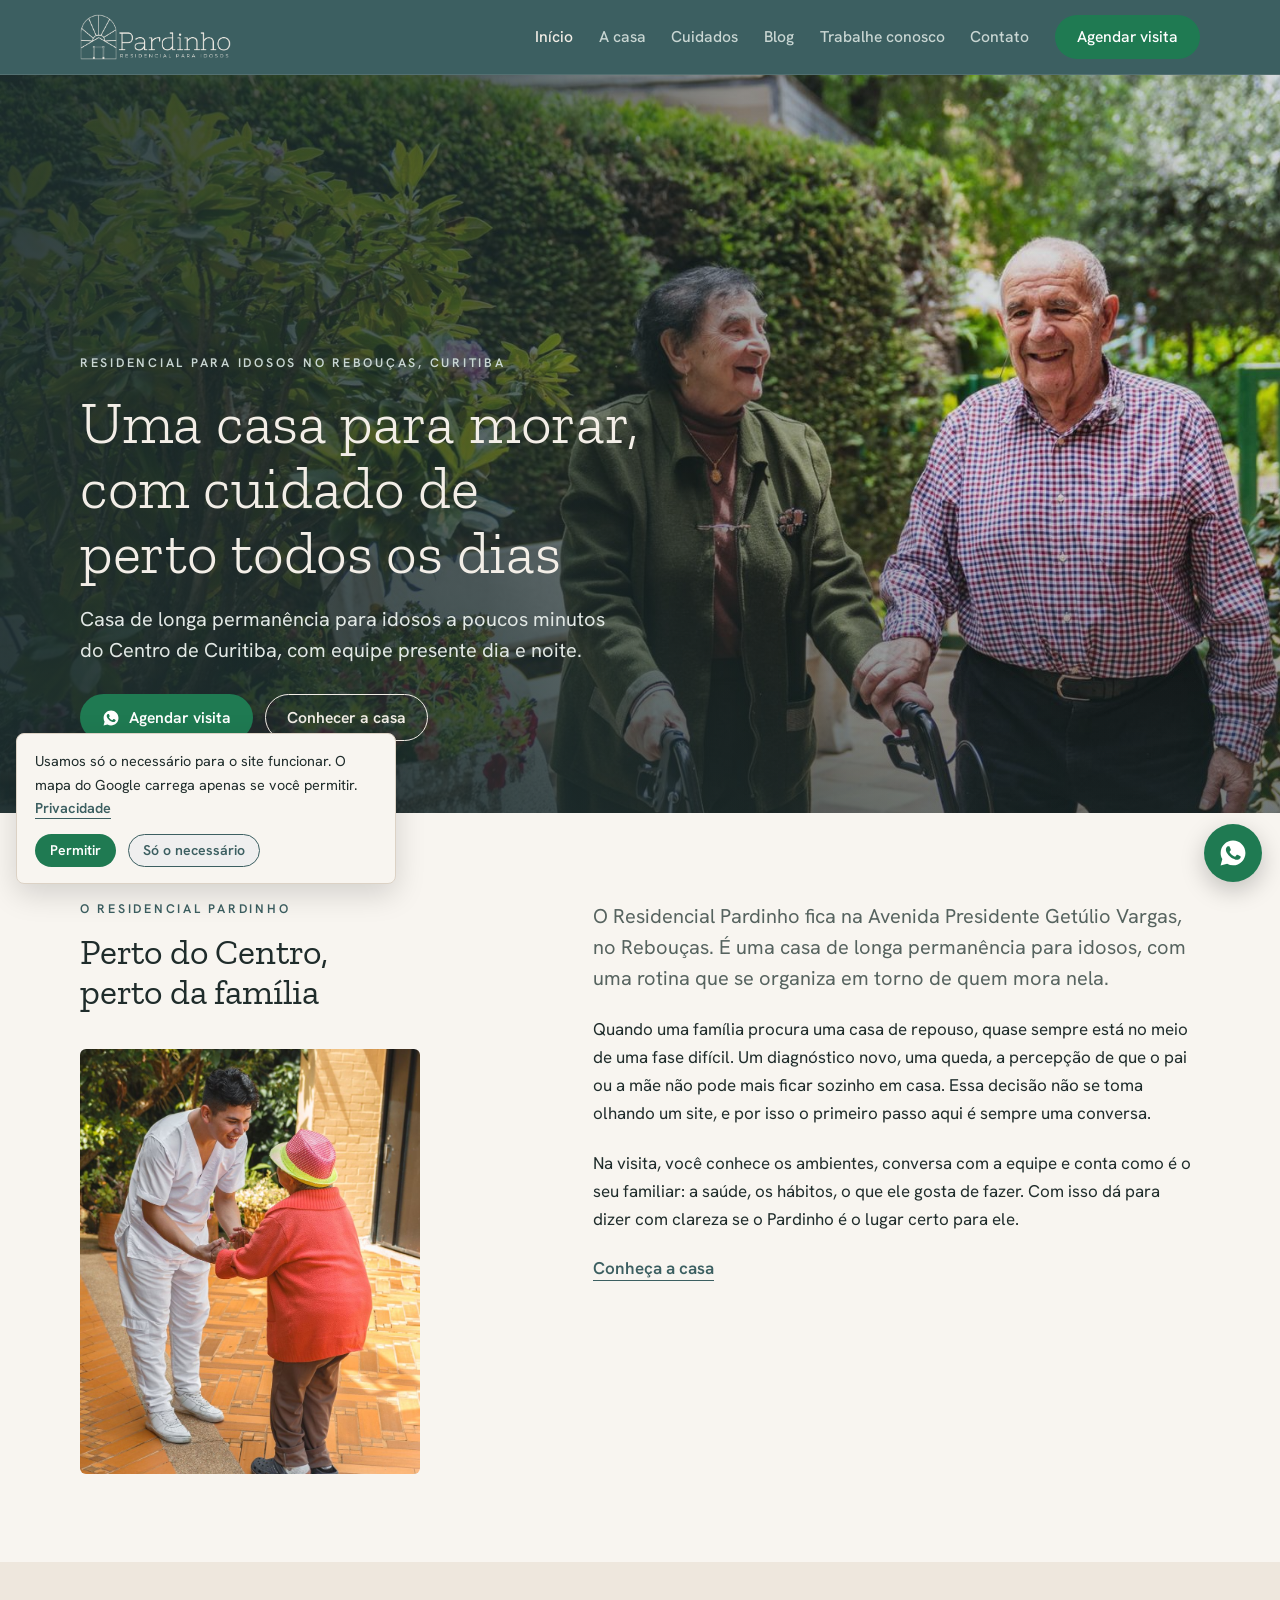
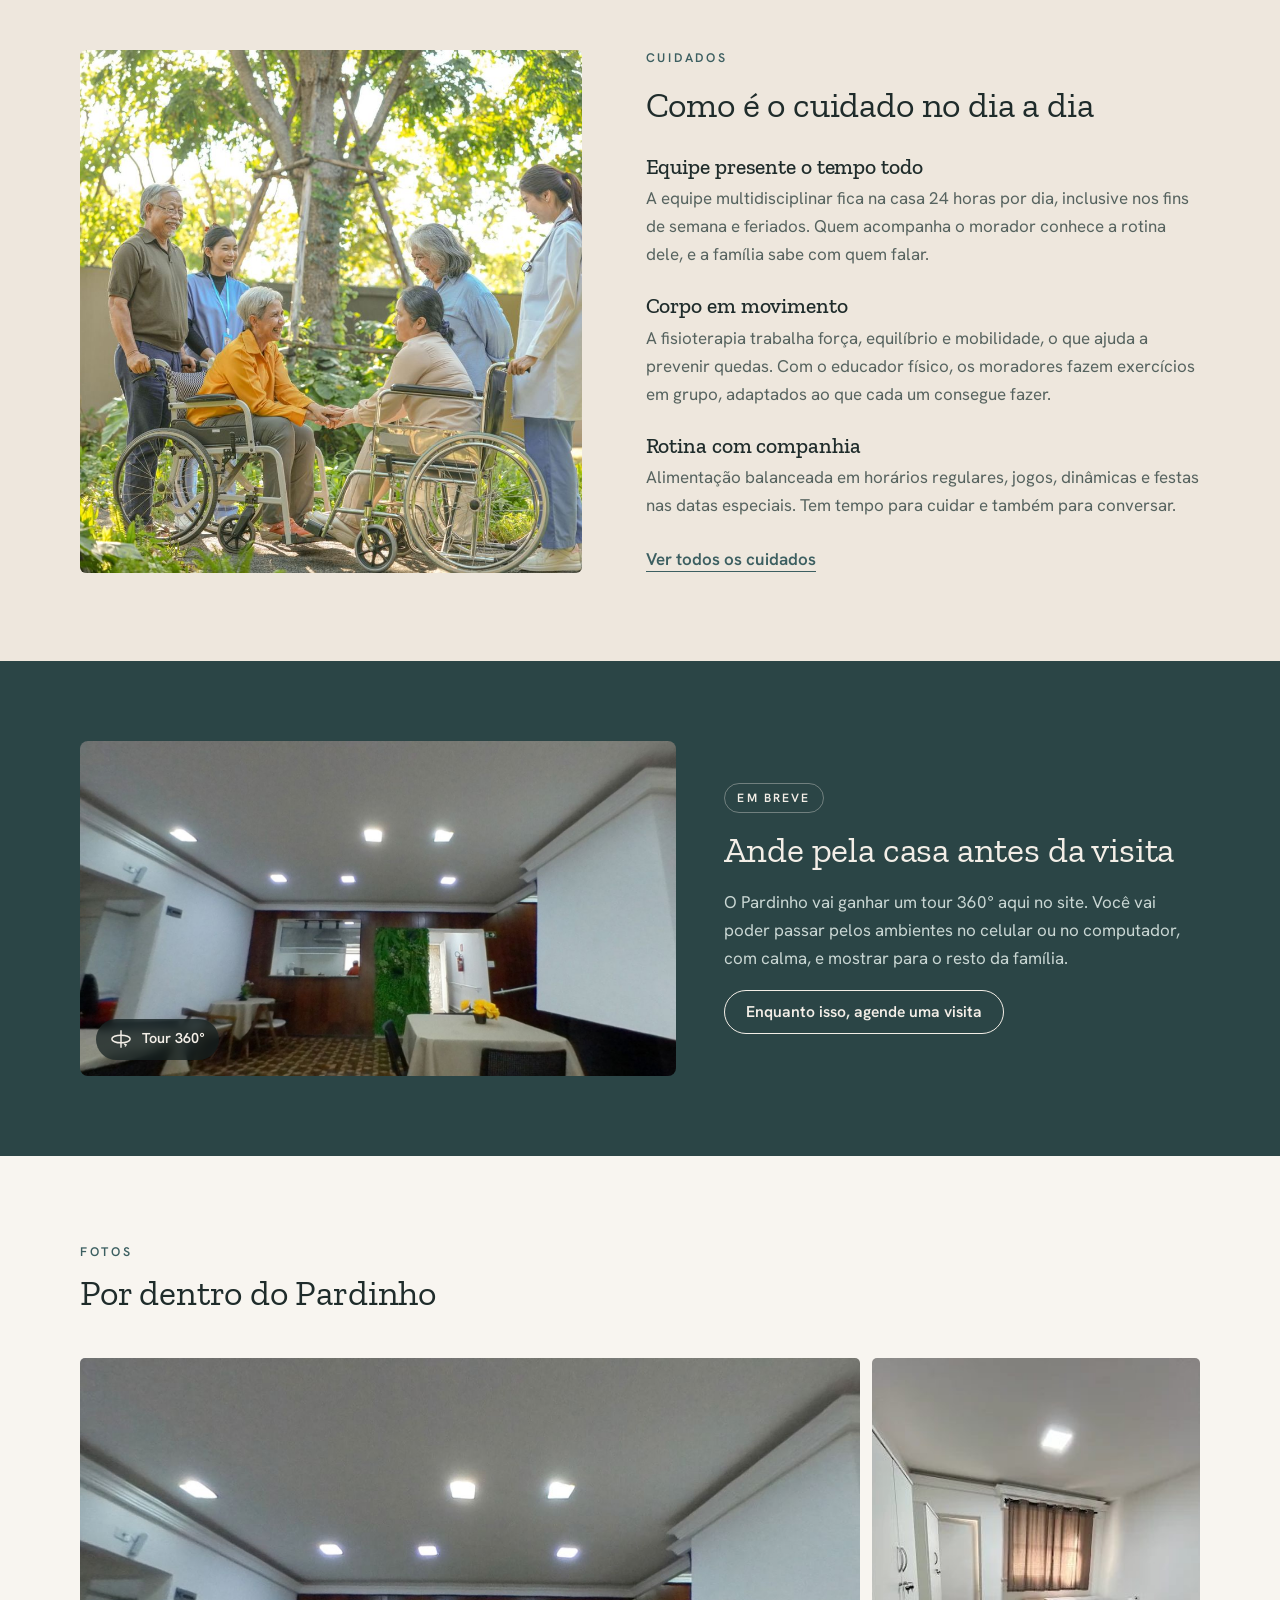
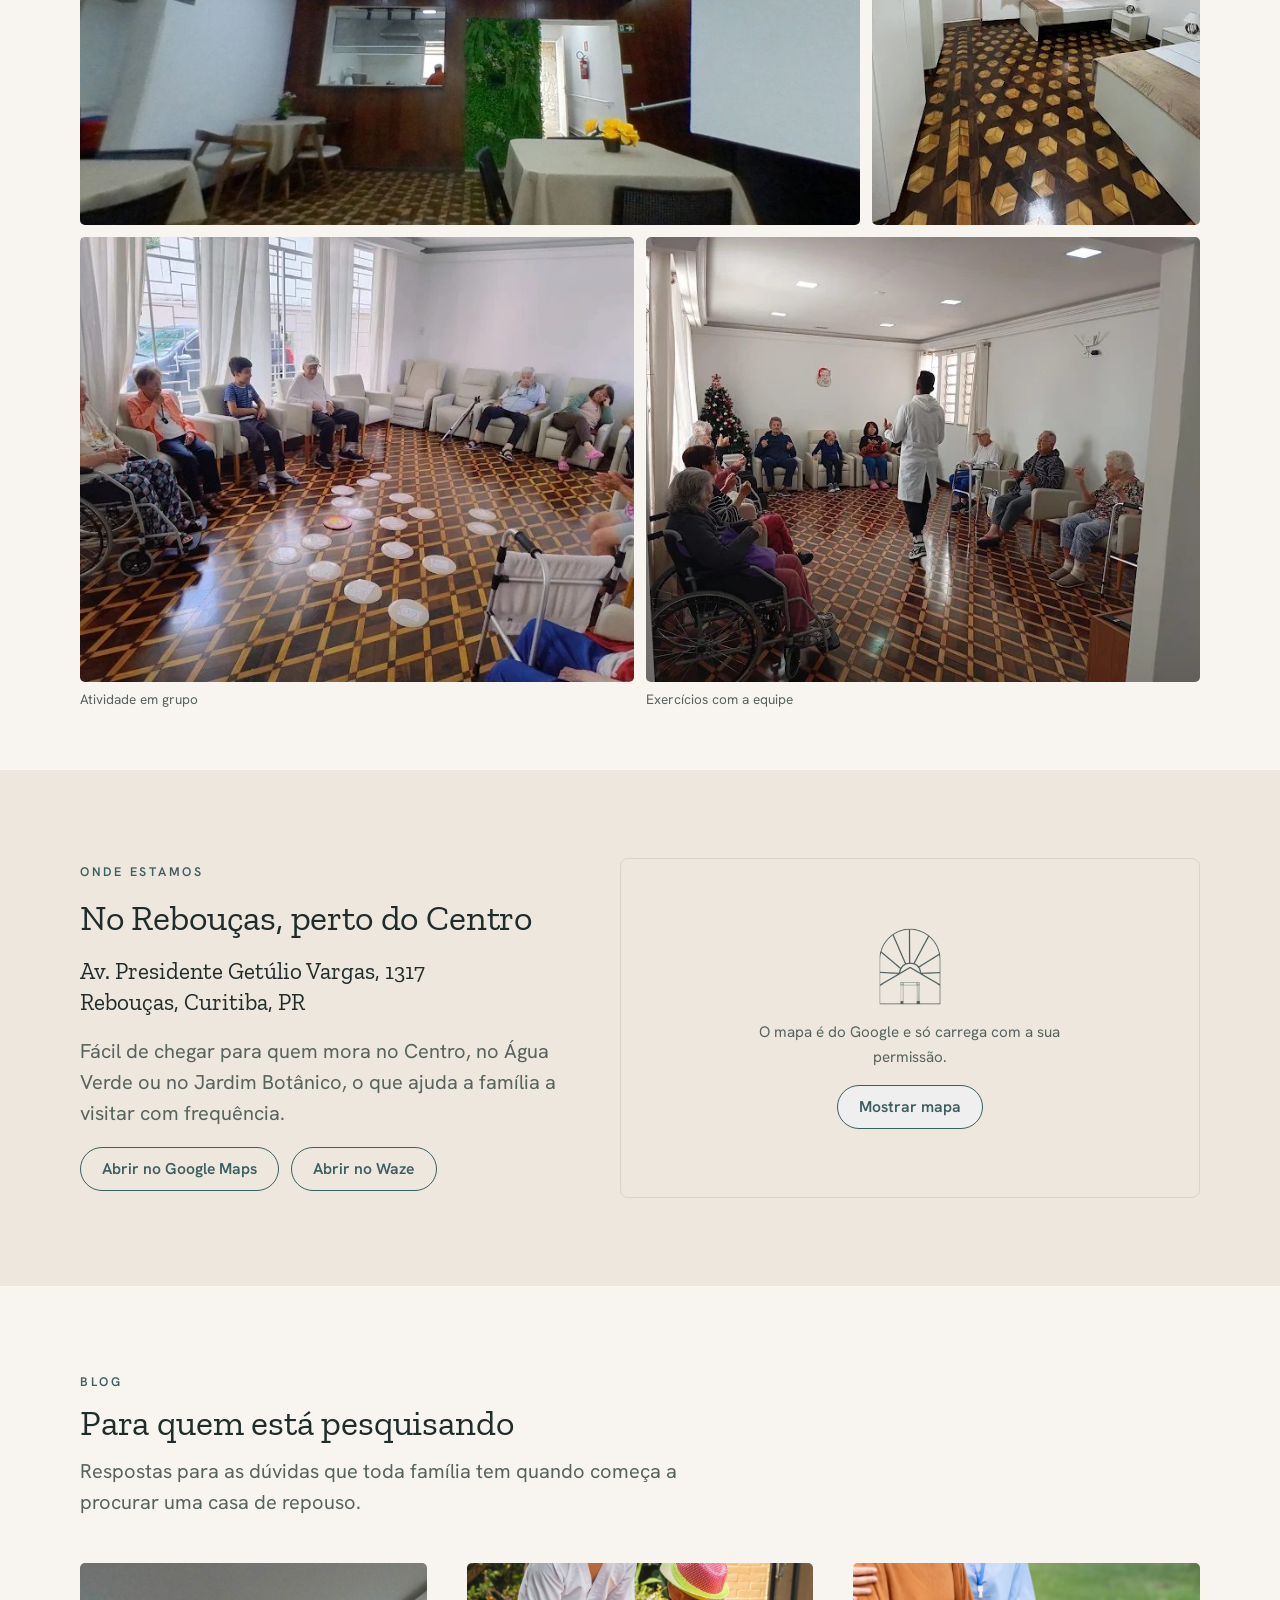
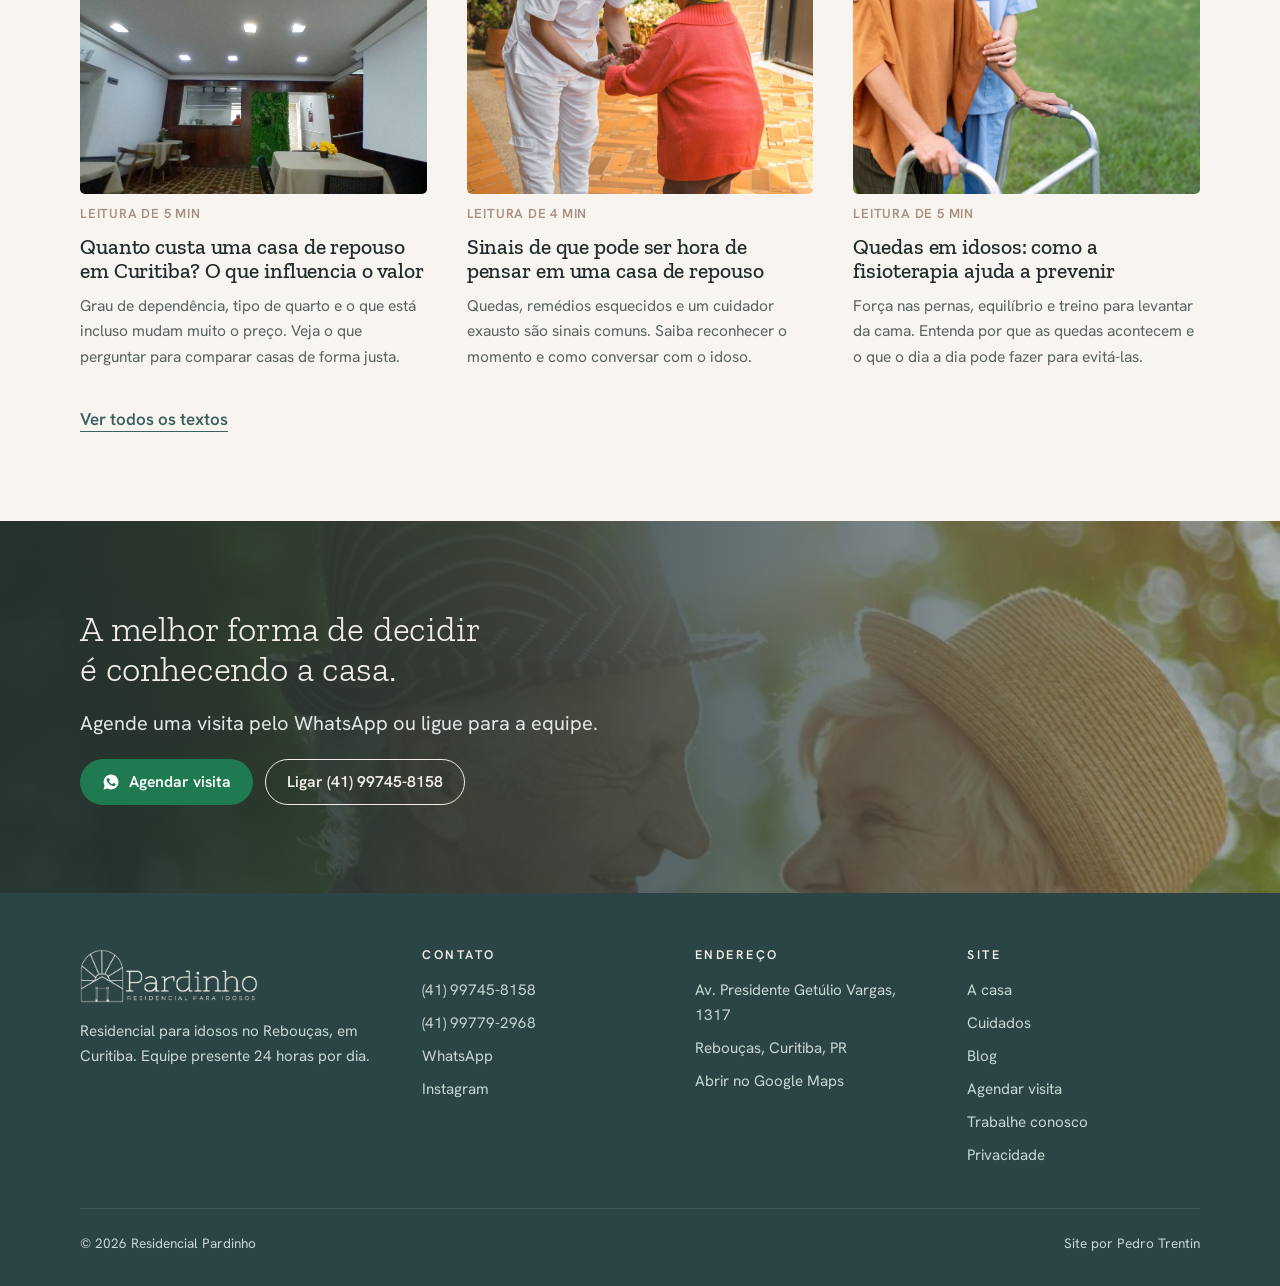
==== index.html @ a6915604 "Site Residencial Pardinho v1" ====
<!doctype html><html lang="pt-BR"><head><meta charset="utf-8"><meta name="viewport" content="width=device-width,initial-scale=1,viewport-fit=cover">
<title>Residencial Pardinho | Casa de repouso no Rebouças, Curitiba</title><meta name="description" content="Casa de repouso no Rebouças, perto do Centro de Curitiba. Equipe 24 horas, fisioterapia, educador físico e atenção a cada idoso. Agende uma visita."><link rel="canonical" href="https://residencialpardinho.com.br/">
<meta property="og:type" content="website"><meta property="og:locale" content="pt_BR"><meta property="og:title" content="Residencial Pardinho | Casa de repouso no Rebouças, Curitiba"><meta property="og:description" content="Casa de repouso no Rebouças, perto do Centro de Curitiba. Equipe 24 horas, fisioterapia, educador físico e atenção a cada idoso. Agende uma visita."><meta property="og:url" content="https://residencialpardinho.com.br/"><meta property="og:image" content="https://residencialpardinho.com.br/img/og.jpg">
<meta name="theme-color" content="#3C5F61"><link rel="icon" href="/img/icone.png"><link rel="preconnect" href="https://fonts.googleapis.com"><link rel="preconnect" href="https://fonts.gstatic.com" crossorigin><link rel="stylesheet" href="https://fonts.googleapis.com/css2?family=Hanken+Grotesk:wght@400;500;600&family=Zilla+Slab:wght@300;400;500&display=swap"><link rel="stylesheet" href="/assets/site.css"><script type="application/ld+json">{"@context": "https://schema.org", "@type": "LocalBusiness", "name": "Residencial Pardinho", "alternateName": "Residencial Pardinho Casa de Repouso", "description": "Casa de repouso e residencial para idosos no Rebouças, Curitiba, com equipe 24 horas, fisioterapia e educador físico.", "url": "https://residencialpardinho.com.br/", "logo": "https://residencialpardinho.com.br/img/icone.png", "image": "https://residencialpardinho.com.br/img/og.jpg", "telephone": "+5541997458158", "address": {"@type": "PostalAddress", "streetAddress": "Av. Presidente Getúlio Vargas, 1317", "addressLocality": "Curitiba", "addressRegion": "PR", "addressCountry": "BR"}, "areaServed": "Curitiba", "sameAs": ["https://www.instagram.com/resindecial_pardinho/"], "openingHours": "Mo-Su 00:00-23:59"}</script></head>
<body><header class="top"><div class="wrap">
<a class="brand" href="/" aria-label="Residencial Pardinho, página inicial"><img src="/img/logo-claro.png" alt="Residencial Pardinho, residencial para idosos" width="300" height="91"></a>
<button class="menu-btn" type="button" aria-expanded="false" aria-controls="nav">Menu</button>
<nav class="nav" id="nav" aria-label="Principal"><a href="/" aria-current="page">Início</a><a href="/a-casa">A casa</a><a href="/cuidados">Cuidados</a><a href="/blog">Blog</a><a href="/trabalhe-conosco">Trabalhe conosco</a><a href="/contato">Contato</a><a class="btn btn-wa" href="/visita">Agendar visita</a></nav>
</div></header><main><section class="hero-full"><img class="hero-bg" src="/img/casal-andador.jpg" alt="Casal de idosos caminhando com andador em um jardim" width="1600" height="900"><div class="hero-shade"></div>
<div class="wrap"><div class="hero-text"><span class="eyebrow">Residencial para idosos no Rebouças, Curitiba</span><h1>Uma casa para morar, com cuidado de perto todos os dias</h1><p class="lead">Casa de longa permanência para idosos a poucos minutos do Centro de Curitiba, com equipe presente dia e noite.</p><div class="actions"><a class="btn btn-wa" href="https://wa.me/5541997458158?text=Ol%C3%A1!%20Vim%20pelo%20site%20e%20gostaria%20de%20agendar%20uma%20visita%20ao%20Residencial%20Pardinho." target="_blank" rel="noopener"><svg viewBox="0 0 24 24" aria-hidden="true" fill="currentColor"><path d="M12.04 2C6.58 2 2.13 6.45 2.13 11.91c0 1.75.46 3.45 1.32 4.95L2.05 22l5.25-1.38a9.9 9.9 0 0 0 4.74 1.21c5.46 0 9.91-4.45 9.91-9.91C21.95 6.45 17.5 2 12.04 2Zm5.8 14.06c-.24.68-1.42 1.3-1.95 1.36-.5.06-1.13.09-1.83-.12-.42-.13-.96-.31-1.65-.61-2.9-1.25-4.8-4.17-4.94-4.36-.14-.2-1.18-1.57-1.18-3 0-1.42.75-2.12 1.01-2.41.27-.29.58-.36.78-.36h.56c.18 0 .42-.07.66.5.24.58.82 2 .89 2.14.07.15.12.32.02.51-.1.2-.15.32-.29.49-.15.17-.31.38-.44.51-.15.15-.3.3-.13.6.17.29.76 1.25 1.63 2.03 1.12 1 2.07 1.31 2.36 1.46.29.14.46.12.63-.08.17-.19.73-.85.92-1.14.2-.29.39-.24.66-.15.27.1 1.7.8 2 .95.29.14.48.22.55.34.07.12.07.7-.17 1.38Z"/></svg>Agendar visita</a><a class="btn btn-line" href="/a-casa">Conhecer a casa</a></div></div></div></section>

<section class="sec"><div class="wrap intro">
<div class="intro-head"><span class="eyebrow">O Residencial Pardinho</span><h2>Perto do Centro, perto da família</h2><img class="intro-img" src="/img/cumprimento.jpg" alt="Cuidador cumprimentando uma moradora" loading="lazy"></div>
<div class="prose intro-body">
<p class="lead">O Residencial Pardinho fica na Avenida Presidente Getúlio Vargas, no Rebouças. É uma casa de longa permanência para idosos, com uma rotina que se organiza em torno de quem mora nela.</p>
<p>Quando uma família procura uma casa de repouso, quase sempre está no meio de uma fase difícil. Um diagnóstico novo, uma queda, a percepção de que o pai ou a mãe não pode mais ficar sozinho em casa. Essa decisão não se toma olhando um site, e por isso o primeiro passo aqui é sempre uma conversa.</p>
<p>Na visita, você conhece os ambientes, conversa com a equipe e conta como é o seu familiar: a saúde, os hábitos, o que ele gosta de fazer. Com isso dá para dizer com clareza se o Pardinho é o lugar certo para ele.</p>
<p><a class="link" href="/a-casa">Conheça a casa</a></p>
</div></div></section>

<section class="sec sec-alt"><div class="wrap split split-wide">
<img class="tall" src="/img/grupo-jardim.jpg" alt="Idosos acompanhados pela equipe de cuidado" loading="lazy">
<div class="text"><span class="eyebrow">Cuidados</span><h2>Como é o cuidado no dia a dia</h2>
<div class="stack">
<div><h3>Equipe presente o tempo todo</h3><p>A equipe multidisciplinar fica na casa 24 horas por dia, inclusive nos fins de semana e feriados. Quem acompanha o morador conhece a rotina dele, e a família sabe com quem falar.</p></div>
<div><h3>Corpo em movimento</h3><p>A fisioterapia trabalha força, equilíbrio e mobilidade, o que ajuda a prevenir quedas. Com o educador físico, os moradores fazem exercícios em grupo, adaptados ao que cada um consegue fazer.</p></div>
<div><h3>Rotina com companhia</h3><p>Alimentação balanceada em horários regulares, jogos, dinâmicas e festas nas datas especiais. Tem tempo para cuidar e também para conversar.</p></div>
</div>
<p><a class="link" href="/cuidados">Ver todos os cuidados</a></p></div>
</div></section>

<section class="tour"><div class="wrap">
<div class="tour-view"><img src="/img/refeitorio.jpg" alt="Ambiente interno do Residencial Pardinho" loading="lazy"><span class="badge360"><svg viewBox="0 0 24 24" fill="none" stroke="currentColor" stroke-width="1.6" aria-hidden="true"><ellipse cx="12" cy="12" rx="10" ry="4.2"/><path d="M12 2.5v19"/><path d="M15.5 17.6l2 .8-1 1.8"/></svg>Tour 360°</span></div>
<div class="text"><span class="soon">Em breve</span><h2>Ande pela casa antes da visita</h2>
<p>O Pardinho vai ganhar um tour 360° aqui no site. Você vai poder passar pelos ambientes no celular ou no computador, com calma, e mostrar para o resto da família.</p>
<a class="btn btn-line" href="https://wa.me/5541997458158?text=Ol%C3%A1!%20Vim%20pelo%20site%20e%20gostaria%20de%20agendar%20uma%20visita%20ao%20Residencial%20Pardinho." target="_blank" rel="noopener" style="justify-self:start;color:var(--on)">Enquanto isso, agende uma visita</a></div>
</div></section>

<section class="sec"><div class="wrap">
<div class="sec-head"><span class="eyebrow">Fotos</span><h2>Por dentro do Pardinho</h2></div>
<div class="rows">
<div class="row"><figure style="--r:1.78"><img src="/img/refeitorio.jpg" alt="Refeitório do Residencial Pardinho" style="--ar:16/9" loading="lazy"><figcaption>Refeitório</figcaption></figure>
<figure style="--r:.75"><img src="/img/quarto.jpg" alt="Quarto do Residencial Pardinho" style="--ar:3/4" loading="lazy"><figcaption>Quarto</figcaption></figure></div>
<div class="row"><figure style="--r:1.33"><img src="/img/atividade1.jpg" alt="Atividade em grupo na sala de convivência" style="--ar:4/3" loading="lazy"><figcaption>Atividade em grupo</figcaption></figure>
<figure style="--r:1.33"><img src="/img/atividade2.jpg" alt="Exercícios com a equipe na sala de convivência" style="--ar:4/3" loading="lazy"><figcaption>Exercícios com a equipe</figcaption></figure></div>
</div>
</div></section>

<div class="sec-alt"><section class="sec"><div class="wrap where">
<div class="text"><span class="eyebrow">Onde estamos</span><h2>No Rebouças, perto do Centro</h2>
<p class="addr">Av. Presidente Getúlio Vargas, 1317<br>Rebouças, Curitiba, PR</p>
<p class="lead">Fácil de chegar para quem mora no Centro, no Água Verde ou no Jardim Botânico, o que ajuda a família a visitar com frequência.</p>
<div class="actions"><a class="btn btn-line" href="https://www.google.com/maps/search/?api=1&query=Residencial+Pardinho+Av.+Presidente+Get%C3%BAlio+Vargas+1317+Rebou%C3%A7as+Curitiba" target="_blank" rel="noopener">Abrir no Google Maps</a><a class="btn btn-line" href="https://waze.com/ul?q=Av.%20Presidente%20Get%C3%BAlio%20Vargas%201317%20Curitiba" target="_blank" rel="noopener">Abrir no Waze</a></div></div>
<div class="map" data-src="https://www.google.com/maps?q=Av.+Presidente+Get%C3%BAlio+Vargas,+1317+-+Rebou%C3%A7as,+Curitiba+-+PR&output=embed"><div class="map-cta"><img src="/img/marca-escura.png" alt="" width="64" height="79"><p>O mapa é do Google e só carrega com a sua permissão.</p><button class="btn btn-line" type="button" data-load-map>Mostrar mapa</button></div></div>
</div></section></div>

<section class="sec"><div class="wrap">
<div class="sec-head"><span class="eyebrow">Blog</span><h2>Para quem está pesquisando</h2><p class="lead">Respostas para as dúvidas que toda família tem quando começa a procurar uma casa de repouso.</p></div>
<ul class="posts "><li><a href="/blog/quanto-custa-casa-de-repouso-curitiba"><img src="/img/refeitorio.jpg" alt="" loading="lazy"><span class="meta">Leitura de 5 min</span><h3>Quanto custa uma casa de repouso em Curitiba? O que influencia o valor</h3><p>Grau de dependência, tipo de quarto e o que está incluso mudam muito o preço. Veja o que perguntar para comparar casas de forma justa.</p></a></li><li><a href="/blog/sinais-hora-de-casa-de-repouso"><img src="/img/cumprimento.jpg" alt="" loading="lazy"><span class="meta">Leitura de 4 min</span><h3>Sinais de que pode ser hora de pensar em uma casa de repouso</h3><p>Quedas, remédios esquecidos e um cuidador exausto são sinais comuns. Saiba reconhecer o momento e como conversar com o idoso.</p></a></li><li><a href="/blog/quedas-em-idosos-fisioterapia"><img src="/img/andador-maos.jpg" alt="" loading="lazy"><span class="meta">Leitura de 5 min</span><h3>Quedas em idosos: como a fisioterapia ajuda a prevenir</h3><p>Força nas pernas, equilíbrio e treino para levantar da cama. Entenda por que as quedas acontecem e o que o dia a dia pode fazer para evitá-las.</p></a></li></ul>
<p style="margin-top:2.2rem"><a class="link" href="/blog">Ver todos os textos</a></p>
</div></section>
<section class="cta-photo"><img class="hero-bg" src="/img/casal-flores.jpg" alt="" loading="lazy"><div class="hero-shade"></div><div class="wrap"><div class="hero-text"><h2>A melhor forma de decidir é conhecendo a casa.</h2><p class="lead">Agende uma visita pelo WhatsApp ou ligue para a equipe.</p>
<div class="actions"><a class="btn btn-wa" href="https://wa.me/5541997458158?text=Ol%C3%A1!%20Vim%20pelo%20site%20e%20gostaria%20de%20agendar%20uma%20visita%20ao%20Residencial%20Pardinho." target="_blank" rel="noopener"><svg viewBox="0 0 24 24" aria-hidden="true" fill="currentColor"><path d="M12.04 2C6.58 2 2.13 6.45 2.13 11.91c0 1.75.46 3.45 1.32 4.95L2.05 22l5.25-1.38a9.9 9.9 0 0 0 4.74 1.21c5.46 0 9.91-4.45 9.91-9.91C21.95 6.45 17.5 2 12.04 2Zm5.8 14.06c-.24.68-1.42 1.3-1.95 1.36-.5.06-1.13.09-1.83-.12-.42-.13-.96-.31-1.65-.61-2.9-1.25-4.8-4.17-4.94-4.36-.14-.2-1.18-1.57-1.18-3 0-1.42.75-2.12 1.01-2.41.27-.29.58-.36.78-.36h.56c.18 0 .42-.07.66.5.24.58.82 2 .89 2.14.07.15.12.32.02.51-.1.2-.15.32-.29.49-.15.17-.31.38-.44.51-.15.15-.3.3-.13.6.17.29.76 1.25 1.63 2.03 1.12 1 2.07 1.31 2.36 1.46.29.14.46.12.63-.08.17-.19.73-.85.92-1.14.2-.29.39-.24.66-.15.27.1 1.7.8 2 .95.29.14.48.22.55.34.07.12.07.7-.17 1.38Z"/></svg>Agendar visita</a><a class="btn btn-line" href="tel:+5541997458158">Ligar (41) 99745-8158</a></div></div></div></section></main><footer class="foot"><div class="wrap">
<div><img src="/img/logo-claro.png" alt="Residencial Pardinho" width="300" height="91" loading="lazy">
<p>Residencial para idosos no Rebouças, em Curitiba. Equipe presente 24 horas por dia.</p></div>
<div><h4>Contato</h4><ul><li><a href="tel:+5541997458158">(41) 99745-8158</a></li><li><a href="tel:+5541997792968">(41) 99779-2968</a></li>
<li><a href="https://wa.me/5541997458158?text=Ol%C3%A1!%20Vim%20pelo%20site%20e%20gostaria%20de%20saber%20mais%20sobre%20o%20Residencial%20Pardinho." target="_blank" rel="noopener">WhatsApp</a></li><li><a href="https://www.instagram.com/resindecial_pardinho/" target="_blank" rel="noopener">Instagram</a></li></ul></div>
<div><h4>Endereço</h4><ul><li>Av. Presidente Getúlio Vargas, 1317</li><li>Rebouças, Curitiba, PR</li><li><a href="https://www.google.com/maps/search/?api=1&query=Residencial+Pardinho+Av.+Presidente+Get%C3%BAlio+Vargas+1317+Rebou%C3%A7as+Curitiba" target="_blank" rel="noopener">Abrir no Google Maps</a></li></ul></div>
<div><h4>Site</h4><ul><li><a href="/a-casa">A casa</a></li><li><a href="/cuidados">Cuidados</a></li><li><a href="/blog">Blog</a></li><li><a href="/visita">Agendar visita</a></li><li><a href="/trabalhe-conosco">Trabalhe conosco</a></li><li><a href="/privacidade">Privacidade</a></li></ul></div>
<div class="legal"><span>© 2026 Residencial Pardinho</span><span>Site por Pedro Trentin</span></div>
</div></footer>
<a class="wa-float" href="https://wa.me/5541997458158?text=Ol%C3%A1!%20Vim%20pelo%20site%20e%20gostaria%20de%20saber%20mais%20sobre%20o%20Residencial%20Pardinho." target="_blank" rel="noopener" aria-label="Conversar pelo WhatsApp"><svg viewBox="0 0 24 24" aria-hidden="true" fill="currentColor"><path d="M12.04 2C6.58 2 2.13 6.45 2.13 11.91c0 1.75.46 3.45 1.32 4.95L2.05 22l5.25-1.38a9.9 9.9 0 0 0 4.74 1.21c5.46 0 9.91-4.45 9.91-9.91C21.95 6.45 17.5 2 12.04 2Zm5.8 14.06c-.24.68-1.42 1.3-1.95 1.36-.5.06-1.13.09-1.83-.12-.42-.13-.96-.31-1.65-.61-2.9-1.25-4.8-4.17-4.94-4.36-.14-.2-1.18-1.57-1.18-3 0-1.42.75-2.12 1.01-2.41.27-.29.58-.36.78-.36h.56c.18 0 .42-.07.66.5.24.58.82 2 .89 2.14.07.15.12.32.02.51-.1.2-.15.32-.29.49-.15.17-.31.38-.44.51-.15.15-.3.3-.13.6.17.29.76 1.25 1.63 2.03 1.12 1 2.07 1.31 2.36 1.46.29.14.46.12.63-.08.17-.19.73-.85.92-1.14.2-.29.39-.24.66-.15.27.1 1.7.8 2 .95.29.14.48.22.55.34.07.12.07.7-.17 1.38Z"/></svg></a>
<div class="cookies" hidden><p>Usamos só o necessário para o site funcionar. O mapa do Google carrega apenas se você permitir. <a class="link" href="/privacidade">Privacidade</a></p>
<div class="actions"><button class="btn btn-wa" type="button" data-ck="all">Permitir</button><button class="btn btn-line" type="button" data-ck="min">Só o necessário</button></div></div><script src="/assets/site.js" defer></script></body></html>
---- assets/site.css ----
/* Residencial Pardinho
   Layout: faixas verde-petróleo (cabeçalho, abertura, tour, rodapé) intercaladas com papel claro;
   raios do sol do logo como único ornamento; listas com filetes no lugar de cards. */
:root{
  --band:#3C5F61; --band-deep:#2B4546; --on:#F3EEE7; --on-soft:#C9D6D3;
  --paper:#F8F5F0; --cream:#EEE7DD; --ink:#1F2C2B; --muted:#56635F; --line:#DCD2C5;
  --accent:#3C5F61; --sand:#A88F80; --cacau:#5B4034; --wa:#1F7A52;
  --display:"Zilla Slab", "Rockwell", Georgia, serif;
  --body:"Hanken Grotesk", "Segoe UI", system-ui, sans-serif;
  --step-0:1.0625rem; --step-1:1.25rem; --step-2:1.625rem; --step-3:2.25rem; --step-4:clamp(2.4rem,5.2vw,3.75rem);
  --wrap:1160px;
}
@media (prefers-color-scheme: dark){:root:not([data-theme="light"]){
  --band:#2A4344; --band-deep:#1C2E2F; --on:#F1ECE4; --on-soft:#B7C6C2;
  --paper:#141B1B; --cream:#1C2525; --ink:#E9E4DC; --muted:#A5B0AC; --line:#2F3B3A;
  --accent:#93BDB7; --sand:#C2AA9B; --cacau:#D5B9A8; --wa:#2E9B6A; color-scheme:dark}}
:root[data-theme="dark"]{
  --band:#2A4344; --band-deep:#1C2E2F; --on:#F1ECE4; --on-soft:#B7C6C2;
  --paper:#141B1B; --cream:#1C2525; --ink:#E9E4DC; --muted:#A5B0AC; --line:#2F3B3A;
  --accent:#93BDB7; --sand:#C2AA9B; --cacau:#D5B9A8; --wa:#2E9B6A; color-scheme:dark}

*{box-sizing:border-box}
html{scroll-behavior:smooth}
body{margin:0;background:var(--paper);color:var(--ink);font:400 var(--step-0)/1.65 var(--body);-webkit-font-smoothing:antialiased}
body::before{content:"";position:fixed;inset:0 0 auto;height:env(safe-area-inset-top,0px);z-index:60;background:var(--band)}
img{max-width:100%;display:block}
a{color:inherit}
h1,h2,h3{font-family:var(--display);font-weight:400;line-height:1.12;margin:0;text-wrap:balance;letter-spacing:-.005em}
p{margin:0}
.wrap{max-width:var(--wrap);margin:0 auto;padding-left:max(20px,env(safe-area-inset-left,0px));padding-right:max(20px,env(safe-area-inset-right,0px))}
.eyebrow{font:600 .78rem/1.3 var(--body);letter-spacing:.22em;text-transform:uppercase;color:var(--accent)}
.band .eyebrow{color:var(--on-soft)}
.lead{font-size:var(--step-1);line-height:1.55;color:var(--muted);max-width:60ch}
.band .lead{color:var(--on-soft)}
.prose{max-width:66ch;display:grid;gap:1.1em}
.prose h2{font-size:var(--step-2);margin-top:.8em}
.prose ul,.prose ol{margin:0;padding-left:1.2em;display:grid;gap:.45em}
:focus-visible{outline:2px solid var(--sand);outline-offset:3px}

/* botões */
.btn{display:inline-flex;align-items:center;gap:.55em;padding:.85em 1.35em;border-radius:999px;font:600 .98rem/1 var(--body);text-decoration:none;border:1.5px solid transparent;cursor:pointer;transition:background .2s,color .2s,border-color .2s}
.btn-wa{background:var(--wa);color:#fff}
.btn-wa:hover{filter:brightness(1.08)}
.btn-line{border-color:currentColor;color:var(--accent)}
.band .btn-line{color:var(--on)}
.btn-line:hover{background:var(--accent);color:var(--paper);border-color:var(--accent)}
.band .btn-line:hover{background:var(--on);color:var(--band);border-color:var(--on)}
.btn svg{width:1.15em;height:1.15em;flex:none}
.actions{display:flex;flex-wrap:wrap;gap:.75rem}
.link{color:var(--accent);font-weight:600;text-decoration:none;border-bottom:1.5px solid currentColor;padding-bottom:1px}

/* cabeçalho */
.top{position:sticky;top:env(safe-area-inset-top,0px);z-index:50;background:var(--band);color:var(--on);border-bottom:1px solid color-mix(in srgb,var(--on) 12%,transparent)}
.top .wrap{display:flex;align-items:center;justify-content:space-between;gap:1rem;min-height:74px}
.brand img{height:46px;width:auto}
.nav{display:flex;align-items:center;gap:1.6rem}
.nav a{text-decoration:none;font-weight:500;font-size:.98rem;color:var(--on-soft)}
.nav a:hover,.nav a[aria-current="page"]{color:var(--on)}
.nav .btn{color:#fff}
.menu-btn{display:none;background:none;border:1.5px solid color-mix(in srgb,var(--on) 35%,transparent);color:var(--on);border-radius:10px;padding:.45rem .7rem;font:600 .9rem var(--body);cursor:pointer}
@media (max-width:1080px){
  .menu-btn{display:block}
  .nav{display:none;position:absolute;left:0;right:0;top:100%;background:var(--band);flex-direction:column;align-items:stretch;gap:0;padding:.5rem max(20px,env(safe-area-inset-right,0px)) 1.2rem max(20px,env(safe-area-inset-left,0px));border-bottom:1px solid color-mix(in srgb,var(--on) 15%,transparent)}
  .nav.open{display:flex}
  .nav a{padding:.8rem 0;border-bottom:1px solid color-mix(in srgb,var(--on) 10%,transparent)}
  .nav .btn{margin-top:.9rem;justify-content:center;border-bottom:0}
  .brand img{height:40px}
}

/* abertura */
.band{background:var(--band);color:var(--on)}
.hero{position:relative;overflow:hidden}
.hero .wrap{position:relative;display:grid;grid-template-columns:1.1fr .9fr;gap:3.5rem;align-items:center;padding-block:4.5rem 5rem}
.hero h1{font-size:var(--step-4);font-weight:300;margin:.9rem 0 1.2rem}
.hero h1 em{font-style:normal;font-weight:500}
.hero .lead{margin-bottom:2rem}
.rays{position:absolute;right:-6%;bottom:-2px;width:min(820px,80%);height:auto;color:var(--on);opacity:.09;pointer-events:none}
.hero-photo{position:relative;justify-self:end;width:100%;max-width:500px}
.hero-photo img{width:100%;aspect-ratio:4/3.4;object-fit:cover;border-radius:220px 220px 6px 6px}
.hero-photo figcaption{position:absolute;left:-1.4rem;bottom:1.6rem;background:var(--paper);color:var(--ink);padding:.85rem 1.1rem;border-radius:6px;font-size:.92rem;line-height:1.35;max-width:15rem;box-shadow:0 10px 30px rgba(0,0,0,.18)}
.hero-photo figcaption strong{display:block;font-family:var(--display);font-size:1.35rem;font-weight:500;color:var(--accent)}
@media (max-width:900px){
  .hero .wrap{grid-template-columns:1fr;padding-block:3rem 3.5rem;gap:2.4rem}
  .hero-photo{justify-self:start;max-width:440px}
  .hero-photo figcaption{left:.8rem}
}

/* faixa de fatos */
.facts{background:var(--cream);border-bottom:1px solid var(--line)}
.facts ul{list-style:none;margin:0;display:grid;grid-template-columns:repeat(4,1fr);padding-block:1.8rem}
.facts li{padding:0 1.4rem;border-left:1px solid var(--line);display:grid;gap:.15rem}
.facts li:first-child{border-left:0;padding-left:0}
.facts b{font-family:var(--display);font-weight:500;font-size:1.3rem;color:var(--accent)}
.facts span{color:var(--muted);font-size:.95rem;line-height:1.4}
@media (max-width:820px){.facts ul{grid-template-columns:1fr 1fr;row-gap:1.4rem}.facts li:nth-child(3){border-left:0;padding-left:0}}
@media (max-width:420px){.facts ul{grid-template-columns:1fr}.facts li{border-left:0;padding-left:0}}

/* seções */
.sec{padding-block:5.5rem}
.sec-alt{background:var(--cream)}
.sec h2{font-size:var(--step-3)}
.sec-head{display:grid;gap:.8rem;margin-bottom:2.8rem;max-width:44rem}
.split{display:grid;grid-template-columns:1fr 1fr;gap:4rem;align-items:center}
.split .text{display:grid;gap:1.2rem;min-width:0}
.pair{display:grid;grid-template-columns:.8fr 1.2fr;gap:1rem;align-items:end}
.pair img{width:100%;object-fit:cover;border-radius:6px}
.pair img:first-child{aspect-ratio:3/4}
.pair img:last-child{aspect-ratio:4/3}
@media (max-width:860px){.split{grid-template-columns:1fr;gap:2.5rem}.sec{padding-block:4rem}}

/* lista de cuidados (filetes, sem cards) */
.care{list-style:none;margin:0;padding:0;display:grid;grid-template-columns:repeat(3,1fr);column-gap:3rem}
.care li{border-top:1px solid var(--line);padding-block:1.4rem 1.8rem;display:grid;gap:.45rem;align-content:start}
.care h3{font-size:1.4rem;font-weight:500}
.care p{color:var(--muted)}
.care-long{grid-template-columns:repeat(2,1fr)}
@media (max-width:860px){.care,.care-long{grid-template-columns:1fr}}

/* tour */
.tour{position:relative;background:var(--band-deep);color:var(--on);overflow:hidden}
.tour .wrap{display:grid;grid-template-columns:1.25fr 1fr;gap:3rem;align-items:center;padding-block:5rem}
.tour-view{position:relative;border-radius:8px;overflow:hidden}
.tour-view img{width:100%;aspect-ratio:16/9;object-fit:cover}
.tour-view .badge360{position:absolute;inset:auto auto 1rem 1rem;display:flex;align-items:center;gap:.6rem;background:rgba(20,32,32,.72);color:#F3EEE7;padding:.55rem .9rem;border-radius:999px;font-weight:600;font-size:.9rem;backdrop-filter:blur(4px)}
.tour-view .badge360 svg{width:22px;height:22px}
.tour .text{display:grid;gap:1.1rem}
.tour h2{font-size:var(--step-3)}
.tour p{color:var(--on-soft)}
.soon{display:inline-block;justify-self:start;font:600 .75rem/1 var(--body);letter-spacing:.18em;text-transform:uppercase;padding:.5rem .8rem;border:1px solid color-mix(in srgb,var(--on) 35%,transparent);border-radius:999px;color:var(--on)}
@media (max-width:860px){.tour .wrap{grid-template-columns:1fr;padding-block:3.5rem}}

/* galeria */
.rows{display:grid;gap:12px}
.row{display:flex;gap:12px}
.row figure{margin:0;flex:var(--r) 1 0;min-width:0}
.row img{width:100%;height:100%;object-fit:cover;border-radius:5px;aspect-ratio:var(--ar)}
.row figcaption{font-size:.85rem;color:var(--muted);margin-top:.4rem}
@media (max-width:640px){.row{flex-direction:column}}

/* onde estamos */
.where{display:grid;grid-template-columns:1fr 1.2fr;gap:3.5rem;align-items:stretch}
.where .text{display:grid;gap:1.1rem;align-content:center}
.addr{font-family:var(--display);font-size:1.45rem;line-height:1.35}
.map{position:relative;min-height:340px;border-radius:8px;overflow:hidden;background:var(--cream);border:1px solid var(--line);display:grid;place-items:center;text-align:center}
.map iframe{position:absolute;inset:0;width:100%;height:100%;border:0}
.map-cta{display:grid;gap:.9rem;justify-items:center;padding:1.5rem;max-width:22rem;color:var(--muted);font-size:.95rem}
.map-cta img{width:64px;opacity:.85}
@media (max-width:860px){.where{grid-template-columns:1fr}}

/* blog */
.posts{list-style:none;margin:0;padding:0;display:grid;grid-template-columns:repeat(3,1fr);gap:2.5rem}
.posts a{text-decoration:none;display:grid;gap:.6rem}
.posts img{width:100%;aspect-ratio:3/2;object-fit:cover;border-radius:5px}
.posts h3{font-size:1.35rem;font-weight:500}
.posts a:hover h3{color:var(--accent)}
.posts p{color:var(--muted);font-size:.97rem}
.meta{font-size:.82rem;letter-spacing:.06em;text-transform:uppercase;color:var(--sand);font-weight:600}
@media (max-width:860px){.posts{grid-template-columns:1fr;gap:2rem}}
.article{padding-block:4rem 5rem}
.article header{display:grid;gap:1rem;max-width:46rem;margin-bottom:2.2rem}
.article h1{font-size:clamp(2rem,4.4vw,3rem);font-weight:400}
.article .cover{width:100%;max-width:880px;aspect-ratio:2/1;object-fit:cover;border-radius:6px;margin-bottom:2.6rem}
.back{display:inline-block;margin-bottom:1.6rem;font-weight:600;color:var(--accent);text-decoration:none}
.note{background:var(--cream);border-left:3px solid var(--accent);padding:1.1rem 1.3rem;border-radius:0 6px 6px 0}

/* cabeçalho de página interna */
.page-head .wrap{padding-block:4rem 4.2rem;display:grid;gap:1rem;position:relative}
.page-head h1{font-size:clamp(2.2rem,4.6vw,3.4rem);font-weight:300;max-width:20ch}
.page-head .rays{width:min(560px,70%);opacity:.08;right:-4%}

/* valores */
.values{display:grid;grid-template-columns:repeat(2,1fr);column-gap:3.5rem;margin:0}
.values div{border-top:1px solid var(--line);padding-block:1.2rem 1.4rem;display:grid;grid-template-columns:11rem 1fr;gap:1rem}
.values dt{font-family:var(--display);font-size:1.25rem;font-weight:500;color:var(--accent)}
.values dd{margin:0;color:var(--muted)}
@media (max-width:860px){.values{grid-template-columns:1fr}.values div{grid-template-columns:1fr;gap:.3rem}}
.quote{font-family:var(--display);font-weight:300;font-size:clamp(1.6rem,3vw,2.2rem);line-height:1.3;max-width:30ch;color:var(--accent)}

/* perguntas */
.faq{display:grid;max-width:52rem}
.faq details{border-top:1px solid var(--line);padding-block:1.1rem}
.faq details:last-child{border-bottom:1px solid var(--line)}
.faq summary{cursor:pointer;font-family:var(--display);font-size:1.3rem;font-weight:500;list-style:none;display:flex;justify-content:space-between;gap:1rem}
.faq summary::after{content:"+";color:var(--accent);font-family:var(--body);font-weight:400}
.faq details[open] summary::after{content:"\2212"}
.faq details p{margin-top:.7rem;color:var(--muted);max-width:62ch}

/* contato e formulário */
.contact{display:grid;grid-template-columns:1fr 1.1fr;gap:4rem}
.contact .info{display:grid;gap:1.6rem;align-content:start}
.contact .info h3{font-size:1.15rem;font-weight:500;color:var(--accent);margin-bottom:.2rem}
.phones{display:grid;gap:.2rem;font-size:1.2rem;font-variant-numeric:tabular-nums}
.phones a{text-decoration:none}
form.wa{display:grid;gap:1rem;background:var(--cream);padding:2rem;border-radius:8px;border:1px solid var(--line)}
form.wa h2{font-size:var(--step-2)}
form.wa label{display:grid;gap:.35rem;font-weight:500;font-size:.95rem}
form.wa input,form.wa select,form.wa textarea{font:inherit;font-size:1rem;padding:.75rem .9rem;border:1px solid var(--line);border-radius:6px;background:var(--paper);color:var(--ink);width:100%}
form.wa textarea{min-height:110px;resize:vertical}
form.wa .two{display:grid;grid-template-columns:1fr 1fr;gap:1rem}
form.wa small{color:var(--muted);font-size:.85rem}
@media (max-width:860px){.contact{grid-template-columns:1fr;gap:2.5rem}}
@media (max-width:480px){form.wa{padding:1.3rem}form.wa .two{grid-template-columns:1fr}}

/* chamada final */
.cta .wrap{padding-block:5rem;display:flex;flex-wrap:wrap;align-items:center;justify-content:space-between;gap:2rem;position:relative}
.cta h2{font-size:var(--step-3);font-weight:300;max-width:22ch}
.cta .rays{width:min(520px,60%);left:-6%;right:auto;opacity:.07}

/* rodapé */
.foot{background:var(--band-deep);color:var(--on-soft);font-size:.95rem}
.foot .wrap{padding-block:3.5rem 2rem;display:grid;grid-template-columns:1.3fr 1fr 1fr 1fr;gap:2.5rem}
.foot img{height:54px;width:auto;margin-bottom:1rem}
.foot h4{font:600 .78rem/1 var(--body);letter-spacing:.2em;text-transform:uppercase;color:var(--on);margin:0 0 1rem}
.foot ul{list-style:none;margin:0;padding:0;display:grid;gap:.5rem}
.foot a{text-decoration:none}
.foot a:hover{color:var(--on)}
.foot .legal{grid-column:1/-1;border-top:1px solid color-mix(in srgb,var(--on) 12%,transparent);padding-top:1.4rem;display:flex;flex-wrap:wrap;justify-content:space-between;gap:1rem;font-size:.85rem}
@media (max-width:860px){.foot .wrap{grid-template-columns:1fr 1fr}}
@media (max-width:480px){.foot .wrap{grid-template-columns:1fr}}

/* WhatsApp flutuante */
.wa-float{position:fixed;right:calc(18px + env(safe-area-inset-right,0px));bottom:calc(18px + env(safe-area-inset-bottom,0px));z-index:40;width:58px;height:58px;border-radius:50%;background:var(--wa);color:#fff;display:grid;place-items:center;box-shadow:0 8px 24px rgba(0,0,0,.22)}
.wa-float svg{width:30px;height:30px}

/* cookies */
.cookies{position:fixed;left:calc(16px + env(safe-area-inset-left,0px));bottom:calc(16px + env(safe-area-inset-bottom,0px));z-index:45;max-width:380px;margin-right:90px;background:var(--paper);color:var(--ink);border:1px solid var(--line);border-radius:8px;padding:1rem 1.1rem;box-shadow:0 10px 30px rgba(0,0,0,.15);font-size:.9rem;display:grid;gap:.8rem}
.cookies .actions .btn{padding:.6em 1em;font-size:.88rem}

/* visita (landing) */
.lp-points{list-style:none;padding:0;margin:0;display:grid;gap:.9rem}
.lp-points li{display:flex;gap:.8rem;align-items:baseline}
.lp-points li::before{content:"";flex:none;width:9px;height:9px;border-radius:50%;background:var(--sand);transform:translateY(-1px)}

@media (prefers-reduced-motion:reduce){html{scroll-behavior:auto}*{transition:none!important}}

/* v2: abertura com foto inteira */
.hero-full{position:relative;isolation:isolate;min-height:clamp(540px,82vh,780px);display:grid;align-items:end;color:#F3EEE7;overflow:hidden}
.hero-full .hero-bg{position:absolute;inset:0;width:100%;height:100%;object-fit:cover;object-position:50% 70%;z-index:-2}
.hero-full .hero-shade{position:absolute;inset:0;z-index:-1;background:linear-gradient(90deg,rgba(28,45,46,.9) 0%,rgba(28,45,46,.72) 38%,rgba(28,45,46,.15) 75%),linear-gradient(0deg,rgba(28,45,46,.55) 0%,rgba(28,45,46,0) 45%)}
.hero-full .wrap{width:100%;padding-block:6rem 4.5rem}
.hero-text{max-width:37rem;display:grid;gap:1.2rem}
.hero-full .eyebrow{color:#C9D6D3}
.hero-full h1{font-size:var(--step-4);font-weight:300;line-height:1.08}
.hero-full .lead{color:#E2E8E5;max-width:34rem}
.hero-full .actions{margin-top:.6rem}
.hero-full .btn-line{color:#F3EEE7}
.hero-full .btn-line:hover{background:#F3EEE7;color:#2B4546;border-color:#F3EEE7}
.trust{margin-top:1.4rem;padding-top:1.2rem;border-top:1px solid rgba(243,238,231,.25);color:#C9D6D3;display:flex;align-items:baseline;gap:.7rem}
.trust b{font-family:var(--display);font-weight:400;font-size:2.4rem;color:#F3EEE7;line-height:1}
@media (max-width:700px){
  .hero-full{min-height:620px}
  .hero-full .hero-shade{background:linear-gradient(0deg,rgba(28,45,46,.94) 0%,rgba(28,45,46,.8) 55%,rgba(28,45,46,.35) 100%)}
  .hero-full .wrap{padding-block:7rem 3rem}
}

/* v2: blocos de texto corrido */
.intro{display:grid;grid-template-columns:.85fr 1.15fr;gap:4rem;align-items:start}
.intro-head{display:grid;gap:.9rem;position:sticky;top:110px}
.intro-body{gap:1.25em}
.split-wide{grid-template-columns:.95fr 1.05fr;align-items:stretch}
.split-wide .tall{width:100%;height:100%;min-height:420px;object-fit:cover;border-radius:6px}
.stack{display:grid;gap:1.6rem;margin-block:.6rem .4rem}
.stack h3{font-size:1.35rem;font-weight:500;margin-bottom:.35rem}
.stack p{color:var(--muted)}
@media (max-width:860px){.intro{grid-template-columns:1fr;gap:1.5rem}.intro-head{position:static}.split-wide .tall{min-height:280px;max-height:380px}}
.hero-full .hero-bg{object-position:62% 40%}
.hero-page{min-height:clamp(380px,52vh,520px)}
.hero-page .wrap{padding-block:5rem 3.5rem}
.hero-page h1{font-size:clamp(2.2rem,4.6vw,3.4rem)}
.intro-img{width:100%;max-width:340px;aspect-ratio:4/5;object-fit:cover;border-radius:6px;margin-top:1.4rem}
@media (max-width:860px){.intro-img{max-width:100%;aspect-ratio:3/2}}
.cta-photo{position:relative;isolation:isolate;overflow:hidden;color:#F3EEE7}
.cta-photo .hero-bg{position:absolute;inset:0;width:100%;height:100%;object-fit:cover;object-position:50% 35%;z-index:-2}
.cta-photo .hero-shade{position:absolute;inset:0;z-index:-1;background:linear-gradient(90deg,rgba(28,45,46,.92) 0%,rgba(28,45,46,.78) 45%,rgba(28,45,46,.35) 100%)}
.cta-photo .wrap{padding-block:5.5rem}
.cta-photo h2{font-size:var(--step-3);font-weight:300}
.cta-photo .lead{color:#E2E8E5}
.cta-photo .btn-line{color:#F3EEE7}
.cta-photo .btn-line:hover{background:#F3EEE7;color:#2B4546;border-color:#F3EEE7}
@media (min-width:1000px){.hero-full:not(.hero-page) .hero-bg{width:128%;max-width:none;left:0;right:auto;object-position:50% 38%}}

.posts-2{grid-template-columns:repeat(2,1fr);column-gap:3rem;row-gap:3.2rem}
@media (max-width:860px){.posts-2{grid-template-columns:1fr}}
.areas{list-style:none;padding:0;margin:.4rem 0;display:grid;grid-template-columns:1fr 1fr;gap:.2rem 2rem}
.areas li{border-top:1px solid var(--line);padding:.6rem 0;font-weight:500}
@media (max-width:480px){.areas{grid-template-columns:1fr}}
.page-head .wrap{grid-template-columns:1fr;align-items:start}
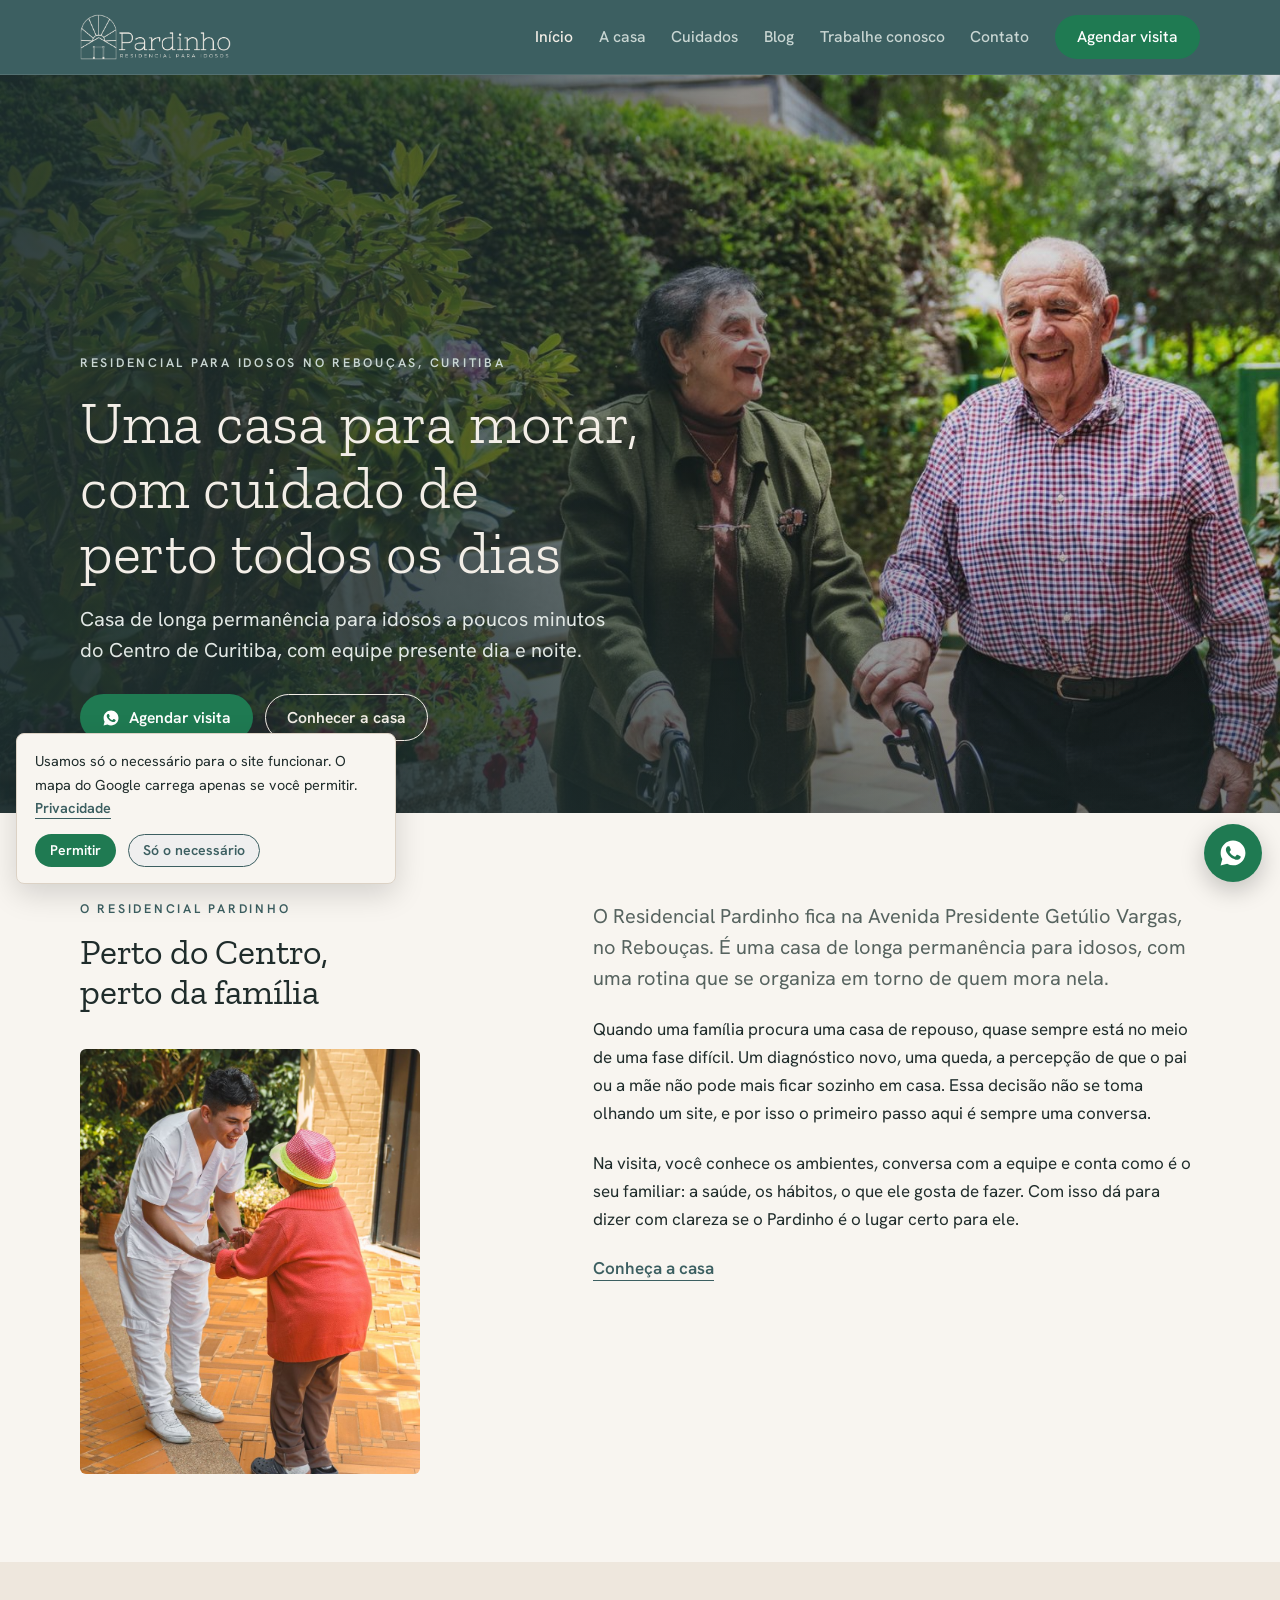
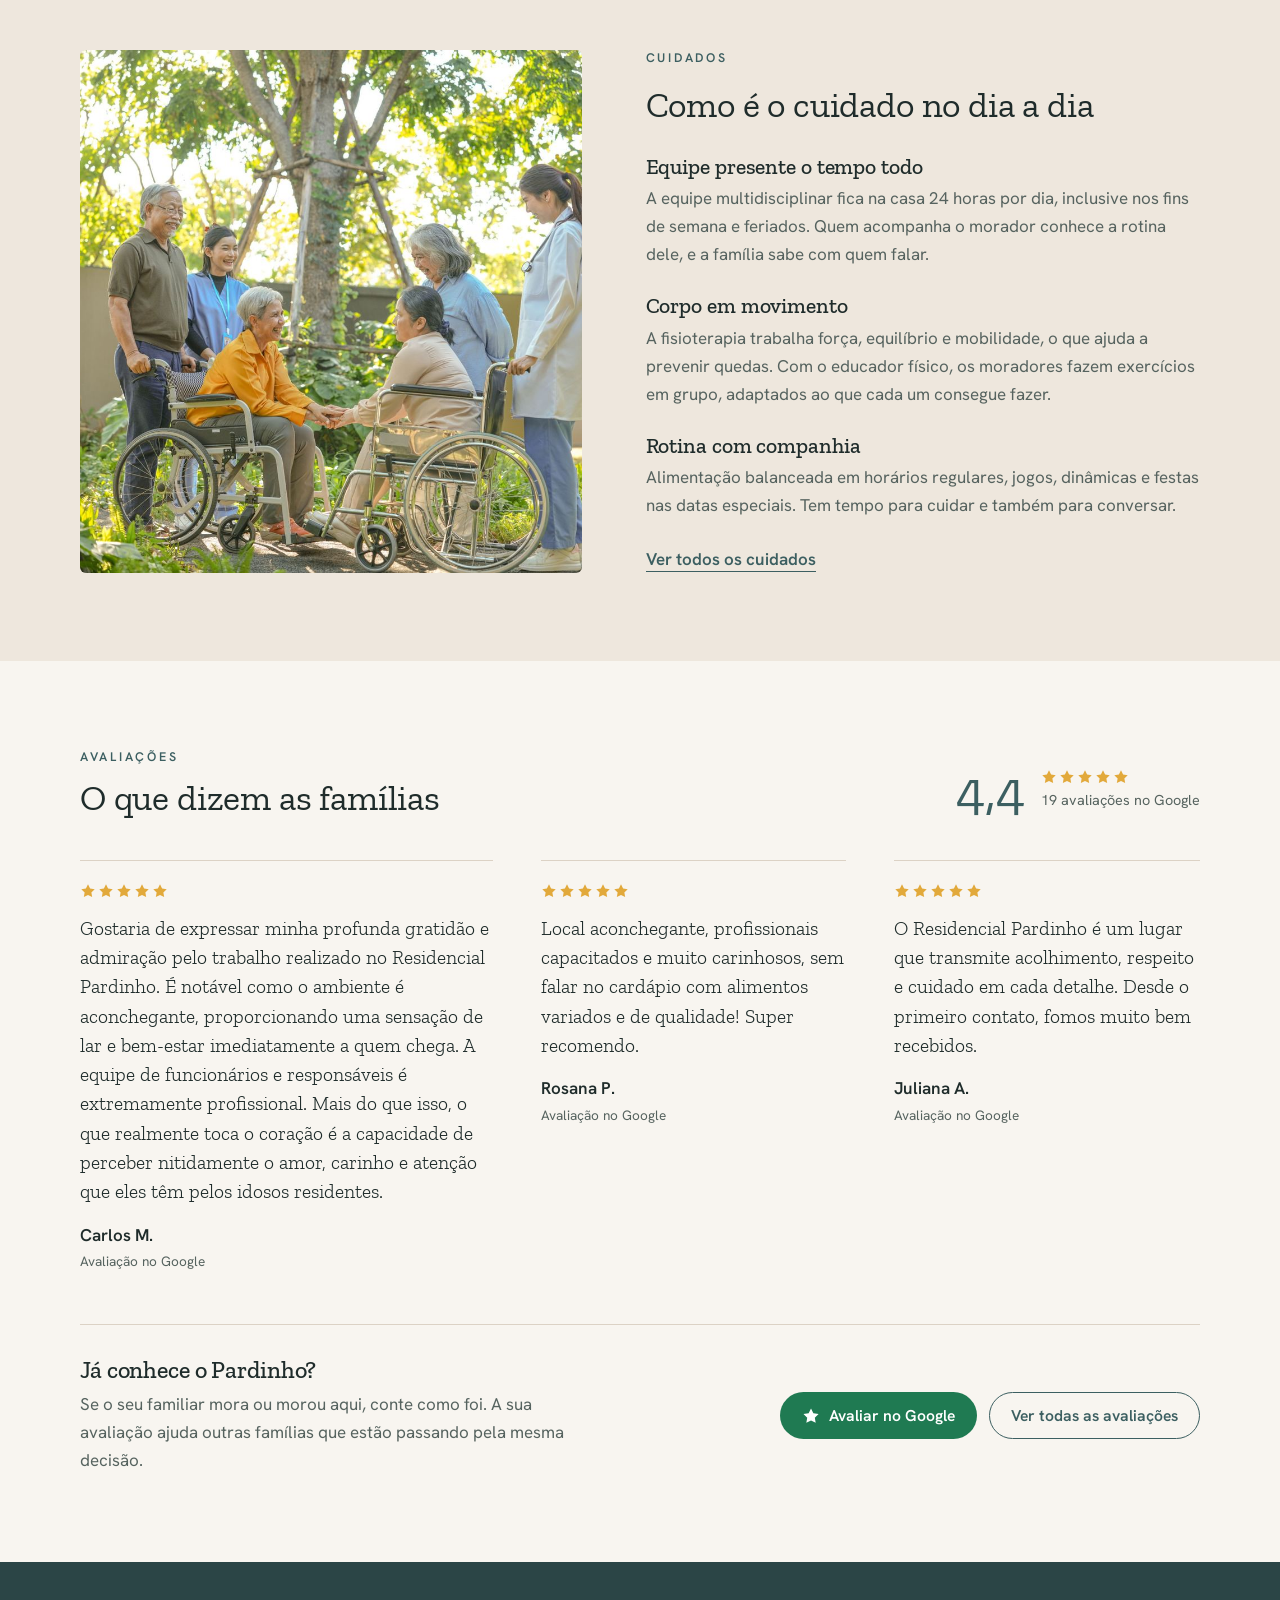
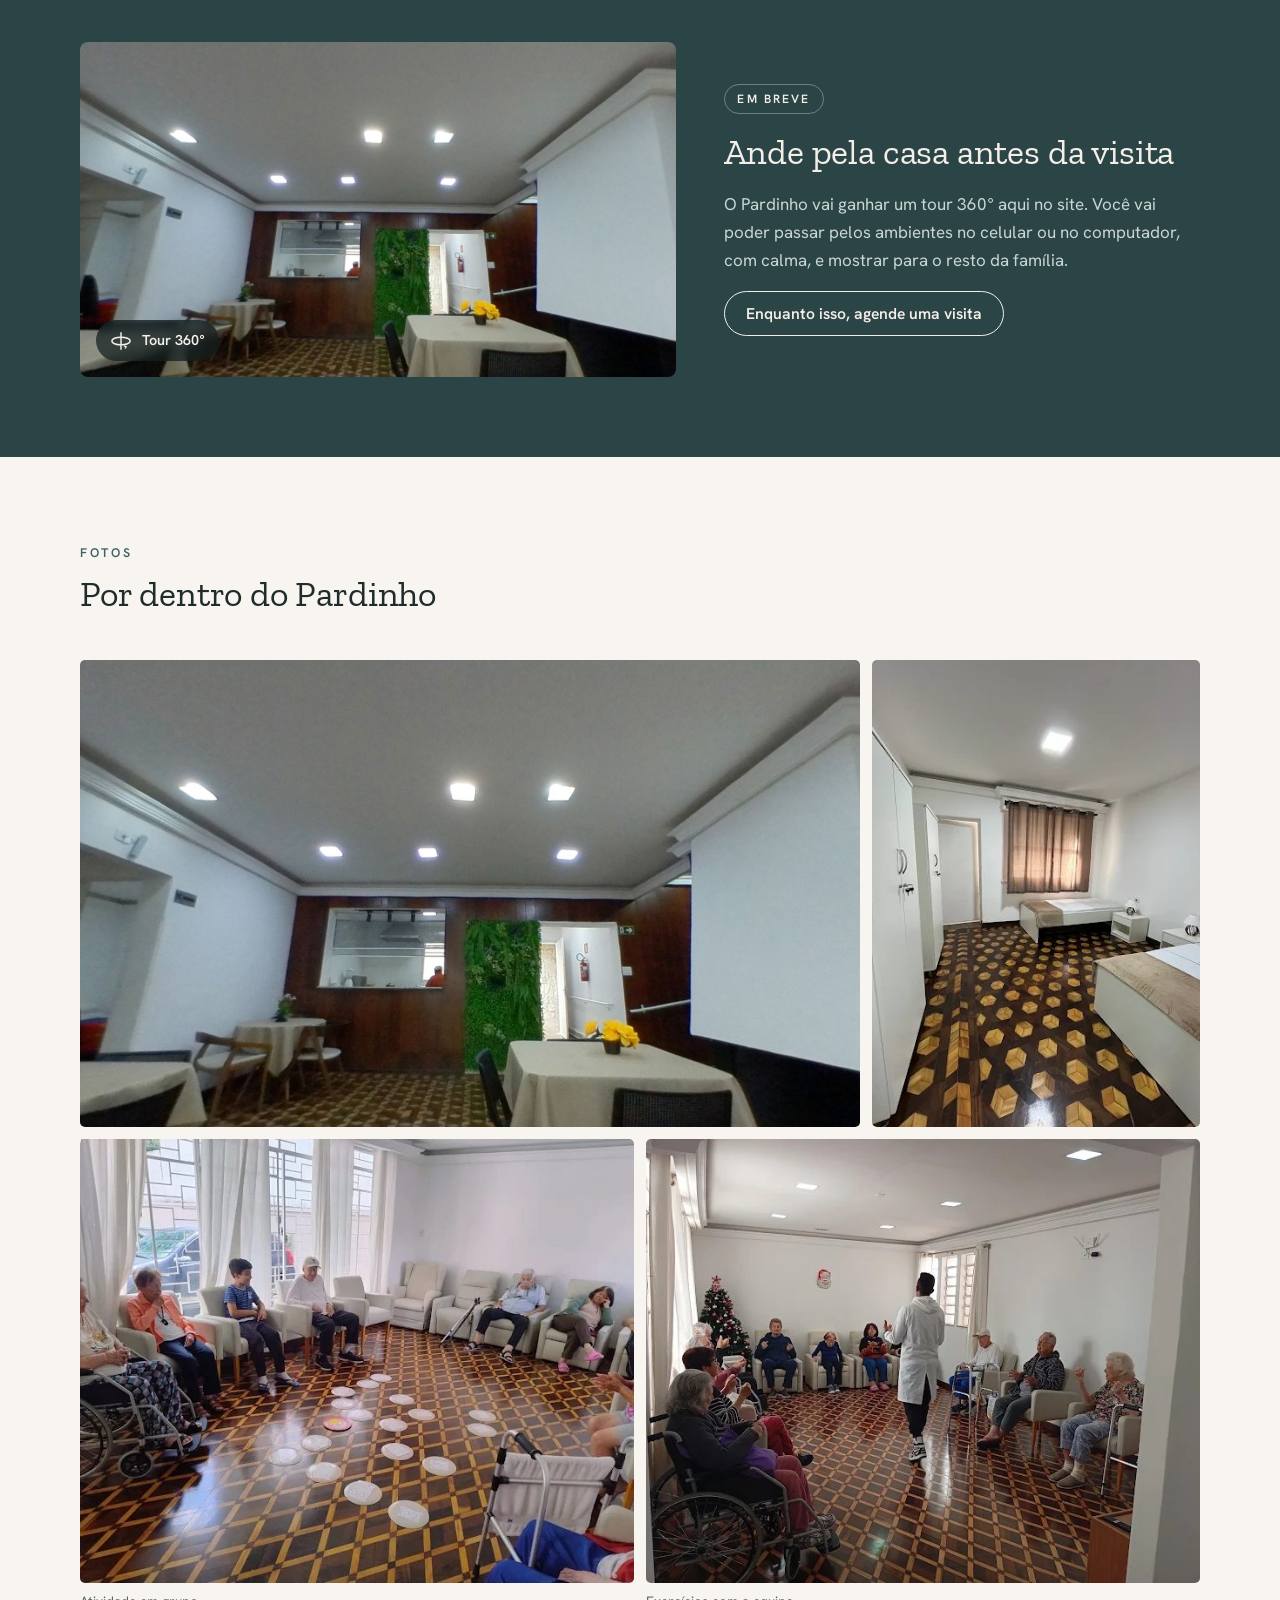
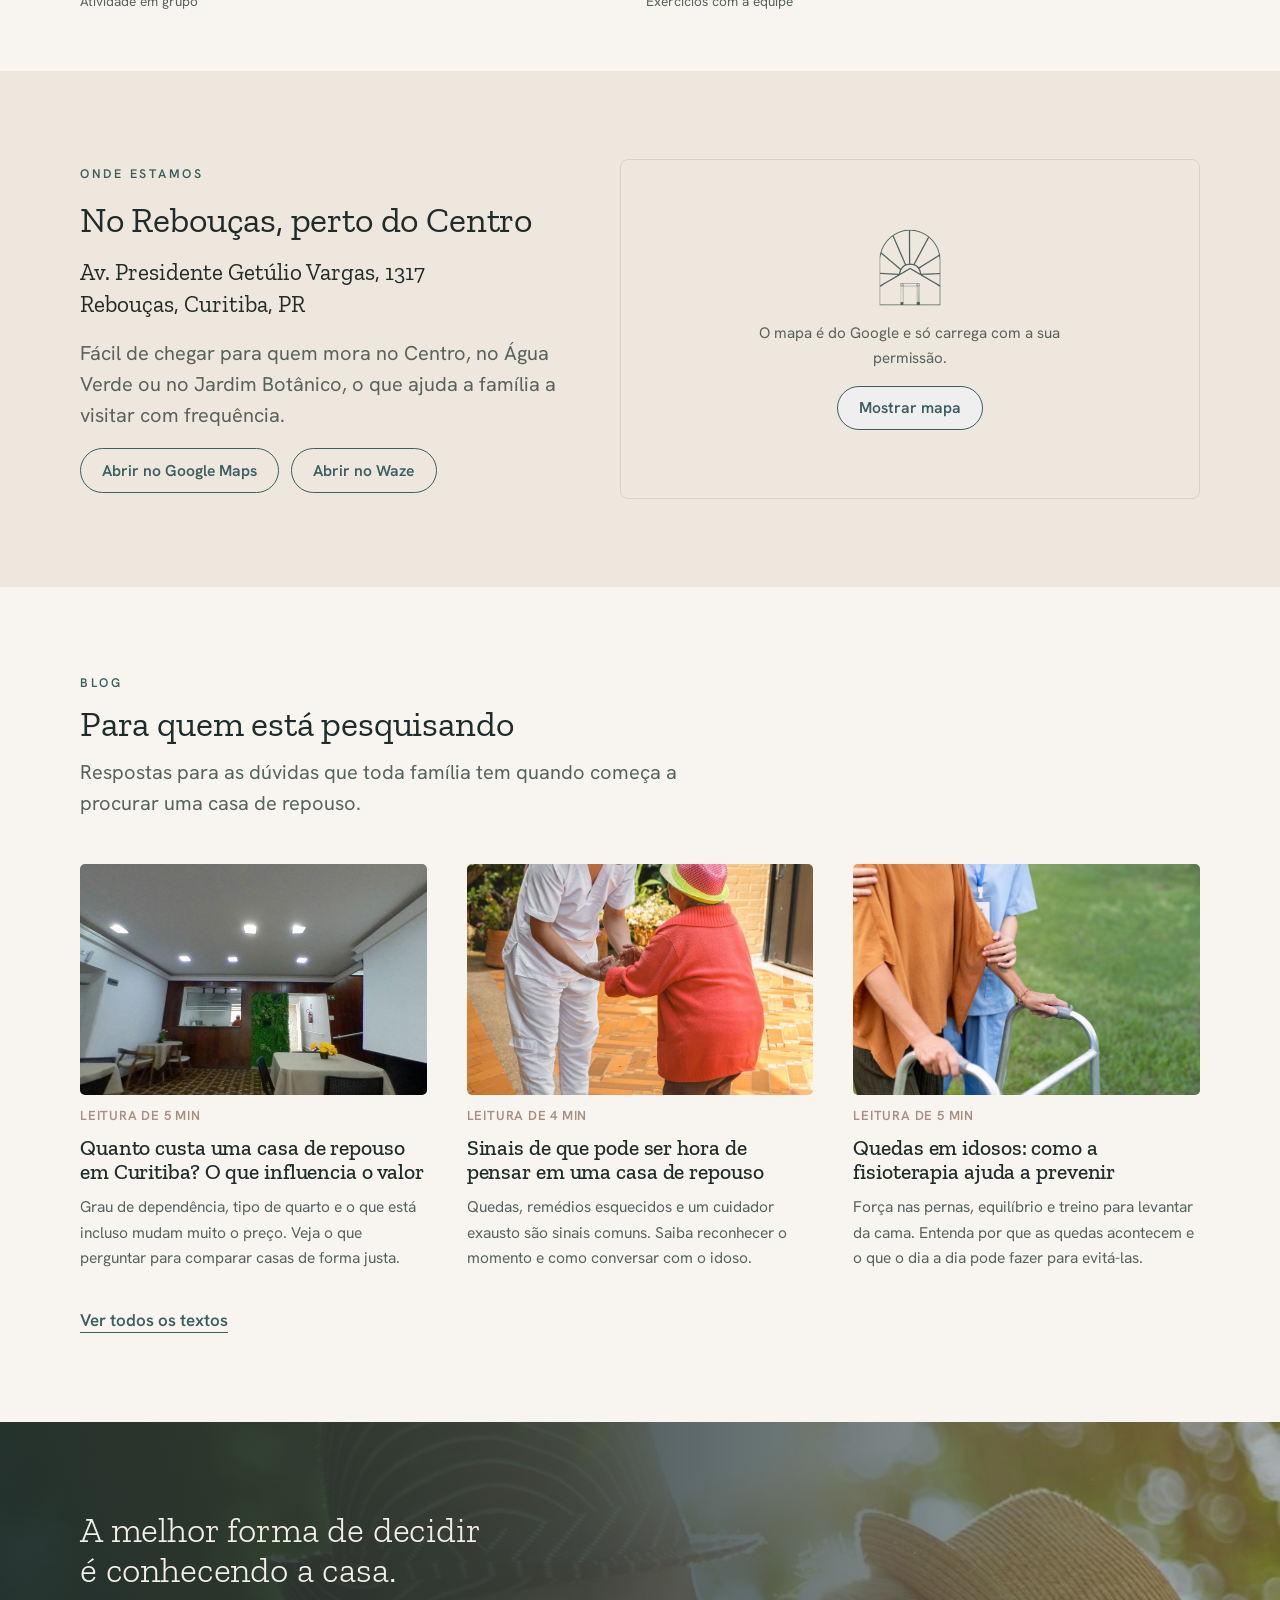
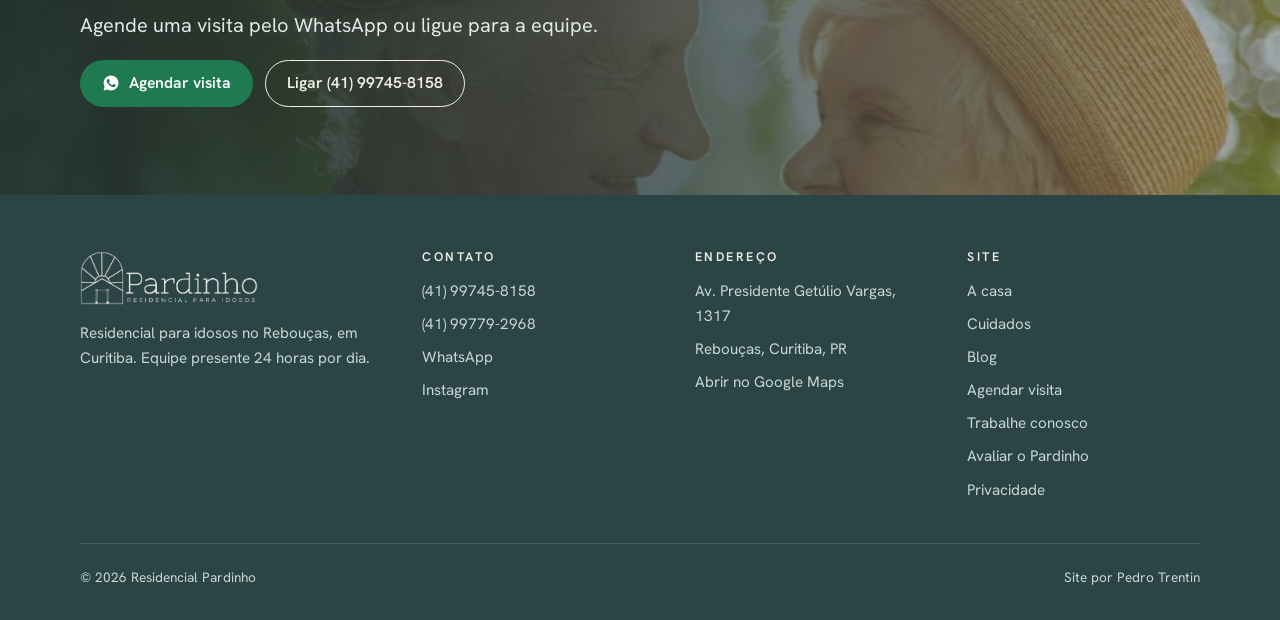
==== commit faa0e8d7: "Avaliações do Google e página para avaliar" ====
--- a/index.html
+++ b/index.html
@@ -1,7 +1,7 @@
 <!doctype html><html lang="pt-BR"><head><meta charset="utf-8"><meta name="viewport" content="width=device-width,initial-scale=1,viewport-fit=cover">
 <title>Residencial Pardinho | Casa de repouso no Rebouças, Curitiba</title><meta name="description" content="Casa de repouso no Rebouças, perto do Centro de Curitiba. Equipe 24 horas, fisioterapia, educador físico e atenção a cada idoso. Agende uma visita."><link rel="canonical" href="https://residencialpardinho.com.br/">
 <meta property="og:type" content="website"><meta property="og:locale" content="pt_BR"><meta property="og:title" content="Residencial Pardinho | Casa de repouso no Rebouças, Curitiba"><meta property="og:description" content="Casa de repouso no Rebouças, perto do Centro de Curitiba. Equipe 24 horas, fisioterapia, educador físico e atenção a cada idoso. Agende uma visita."><meta property="og:url" content="https://residencialpardinho.com.br/"><meta property="og:image" content="https://residencialpardinho.com.br/img/og.jpg">
-<meta name="theme-color" content="#3C5F61"><link rel="icon" href="/img/icone.png"><link rel="preconnect" href="https://fonts.googleapis.com"><link rel="preconnect" href="https://fonts.gstatic.com" crossorigin><link rel="stylesheet" href="https://fonts.googleapis.com/css2?family=Hanken+Grotesk:wght@400;500;600&family=Zilla+Slab:wght@300;400;500&display=swap"><link rel="stylesheet" href="/assets/site.css"><script type="application/ld+json">{"@context": "https://schema.org", "@type": "LocalBusiness", "name": "Residencial Pardinho", "alternateName": "Residencial Pardinho Casa de Repouso", "description": "Casa de repouso e residencial para idosos no Rebouças, Curitiba, com equipe 24 horas, fisioterapia e educador físico.", "url": "https://residencialpardinho.com.br/", "logo": "https://residencialpardinho.com.br/img/icone.png", "image": "https://residencialpardinho.com.br/img/og.jpg", "telephone": "+5541997458158", "address": {"@type": "PostalAddress", "streetAddress": "Av. Presidente Getúlio Vargas, 1317", "addressLocality": "Curitiba", "addressRegion": "PR", "addressCountry": "BR"}, "areaServed": "Curitiba", "sameAs": ["https://www.instagram.com/resindecial_pardinho/"], "openingHours": "Mo-Su 00:00-23:59"}</script></head>
+<meta name="theme-color" content="#3C5F61"><link rel="icon" href="/img/icone.png"><link rel="preconnect" href="https://fonts.googleapis.com"><link rel="preconnect" href="https://fonts.gstatic.com" crossorigin><link rel="stylesheet" href="https://fonts.googleapis.com/css2?family=Hanken+Grotesk:wght@400;500;600&family=Zilla+Slab:wght@300;400;500&display=swap"><link rel="stylesheet" href="/assets/site.css?v=202610161814"><script type="application/ld+json">{"@context": "https://schema.org", "@type": "LocalBusiness", "name": "Residencial Pardinho", "alternateName": "Residencial Pardinho Casa de Repouso", "description": "Casa de repouso e residencial para idosos no Rebouças, Curitiba, com equipe 24 horas, fisioterapia e educador físico.", "url": "https://residencialpardinho.com.br/", "logo": "https://residencialpardinho.com.br/img/icone.png", "image": "https://residencialpardinho.com.br/img/og.jpg", "telephone": "+5541997458158", "address": {"@type": "PostalAddress", "streetAddress": "Av. Presidente Getúlio Vargas, 1317", "addressLocality": "Curitiba", "addressRegion": "PR", "addressCountry": "BR"}, "areaServed": "Curitiba", "sameAs": ["https://www.instagram.com/resindecial_pardinho/"], "openingHours": "Mo-Su 00:00-23:59"}</script></head>
 <body><header class="top"><div class="wrap">
 <a class="brand" href="/" aria-label="Residencial Pardinho, página inicial"><img src="/img/logo-claro.png" alt="Residencial Pardinho, residencial para idosos" width="300" height="91"></a>
 <button class="menu-btn" type="button" aria-expanded="false" aria-controls="nav">Menu</button>
@@ -27,6 +27,18 @@
 <div><h3>Rotina com companhia</h3><p>Alimentação balanceada em horários regulares, jogos, dinâmicas e festas nas datas especiais. Tem tempo para cuidar e também para conversar.</p></div>
 </div>
 <p><a class="link" href="/cuidados">Ver todos os cuidados</a></p></div>
+</div></section>
+
+<section class="sec" id="avaliacoes"><div class="wrap">
+<div class="reviews-head">
+<div class="sec-head" style="margin-bottom:0"><span class="eyebrow">Avaliações</span><h2>O que dizem as famílias</h2></div>
+<a class="score" href="https://www.google.com/maps/search/?api=1&query=Residencial+Pardinho+Av.+Presidente+Get%C3%BAlio+Vargas+1317+Rebou%C3%A7as+Curitiba" target="_blank" rel="noopener"><b>4,4</b><span><span class="stars" aria-label="5 de 5 estrelas"><svg viewBox="0 0 20 20" aria-hidden="true"><path d="M10 1.6l2.6 5.3 5.8.8-4.2 4.1 1 5.8L10 14.9l-5.2 2.7 1-5.8L1.6 7.7l5.8-.8z"/></svg><svg viewBox="0 0 20 20" aria-hidden="true"><path d="M10 1.6l2.6 5.3 5.8.8-4.2 4.1 1 5.8L10 14.9l-5.2 2.7 1-5.8L1.6 7.7l5.8-.8z"/></svg><svg viewBox="0 0 20 20" aria-hidden="true"><path d="M10 1.6l2.6 5.3 5.8.8-4.2 4.1 1 5.8L10 14.9l-5.2 2.7 1-5.8L1.6 7.7l5.8-.8z"/></svg><svg viewBox="0 0 20 20" aria-hidden="true"><path d="M10 1.6l2.6 5.3 5.8.8-4.2 4.1 1 5.8L10 14.9l-5.2 2.7 1-5.8L1.6 7.7l5.8-.8z"/></svg><svg viewBox="0 0 20 20" aria-hidden="true"><path d="M10 1.6l2.6 5.3 5.8.8-4.2 4.1 1 5.8L10 14.9l-5.2 2.7 1-5.8L1.6 7.7l5.8-.8z"/></svg></span><small>19 avaliações no Google</small></span></a>
+</div>
+<div class="reviews"><figure class="review"><span class="stars" aria-label="5 de 5 estrelas"><svg viewBox="0 0 20 20" aria-hidden="true"><path d="M10 1.6l2.6 5.3 5.8.8-4.2 4.1 1 5.8L10 14.9l-5.2 2.7 1-5.8L1.6 7.7l5.8-.8z"/></svg><svg viewBox="0 0 20 20" aria-hidden="true"><path d="M10 1.6l2.6 5.3 5.8.8-4.2 4.1 1 5.8L10 14.9l-5.2 2.7 1-5.8L1.6 7.7l5.8-.8z"/></svg><svg viewBox="0 0 20 20" aria-hidden="true"><path d="M10 1.6l2.6 5.3 5.8.8-4.2 4.1 1 5.8L10 14.9l-5.2 2.7 1-5.8L1.6 7.7l5.8-.8z"/></svg><svg viewBox="0 0 20 20" aria-hidden="true"><path d="M10 1.6l2.6 5.3 5.8.8-4.2 4.1 1 5.8L10 14.9l-5.2 2.7 1-5.8L1.6 7.7l5.8-.8z"/></svg><svg viewBox="0 0 20 20" aria-hidden="true"><path d="M10 1.6l2.6 5.3 5.8.8-4.2 4.1 1 5.8L10 14.9l-5.2 2.7 1-5.8L1.6 7.7l5.8-.8z"/></svg></span><blockquote><p>Gostaria de expressar minha profunda gratidão e admiração pelo trabalho realizado no Residencial Pardinho. É notável como o ambiente é aconchegante, proporcionando uma sensação de lar e bem-estar imediatamente a quem chega. A equipe de funcionários e responsáveis é extremamente profissional. Mais do que isso, o que realmente toca o coração é a capacidade de perceber nitidamente o amor, carinho e atenção que eles têm pelos idosos residentes.</p></blockquote><figcaption>Carlos M.<span>Avaliação no Google</span></figcaption></figure><figure class="review"><span class="stars" aria-label="5 de 5 estrelas"><svg viewBox="0 0 20 20" aria-hidden="true"><path d="M10 1.6l2.6 5.3 5.8.8-4.2 4.1 1 5.8L10 14.9l-5.2 2.7 1-5.8L1.6 7.7l5.8-.8z"/></svg><svg viewBox="0 0 20 20" aria-hidden="true"><path d="M10 1.6l2.6 5.3 5.8.8-4.2 4.1 1 5.8L10 14.9l-5.2 2.7 1-5.8L1.6 7.7l5.8-.8z"/></svg><svg viewBox="0 0 20 20" aria-hidden="true"><path d="M10 1.6l2.6 5.3 5.8.8-4.2 4.1 1 5.8L10 14.9l-5.2 2.7 1-5.8L1.6 7.7l5.8-.8z"/></svg><svg viewBox="0 0 20 20" aria-hidden="true"><path d="M10 1.6l2.6 5.3 5.8.8-4.2 4.1 1 5.8L10 14.9l-5.2 2.7 1-5.8L1.6 7.7l5.8-.8z"/></svg><svg viewBox="0 0 20 20" aria-hidden="true"><path d="M10 1.6l2.6 5.3 5.8.8-4.2 4.1 1 5.8L10 14.9l-5.2 2.7 1-5.8L1.6 7.7l5.8-.8z"/></svg></span><blockquote><p>Local aconchegante, profissionais capacitados e muito carinhosos, sem falar no cardápio com alimentos variados e de qualidade! Super recomendo.</p></blockquote><figcaption>Rosana P.<span>Avaliação no Google</span></figcaption></figure><figure class="review"><span class="stars" aria-label="5 de 5 estrelas"><svg viewBox="0 0 20 20" aria-hidden="true"><path d="M10 1.6l2.6 5.3 5.8.8-4.2 4.1 1 5.8L10 14.9l-5.2 2.7 1-5.8L1.6 7.7l5.8-.8z"/></svg><svg viewBox="0 0 20 20" aria-hidden="true"><path d="M10 1.6l2.6 5.3 5.8.8-4.2 4.1 1 5.8L10 14.9l-5.2 2.7 1-5.8L1.6 7.7l5.8-.8z"/></svg><svg viewBox="0 0 20 20" aria-hidden="true"><path d="M10 1.6l2.6 5.3 5.8.8-4.2 4.1 1 5.8L10 14.9l-5.2 2.7 1-5.8L1.6 7.7l5.8-.8z"/></svg><svg viewBox="0 0 20 20" aria-hidden="true"><path d="M10 1.6l2.6 5.3 5.8.8-4.2 4.1 1 5.8L10 14.9l-5.2 2.7 1-5.8L1.6 7.7l5.8-.8z"/></svg><svg viewBox="0 0 20 20" aria-hidden="true"><path d="M10 1.6l2.6 5.3 5.8.8-4.2 4.1 1 5.8L10 14.9l-5.2 2.7 1-5.8L1.6 7.7l5.8-.8z"/></svg></span><blockquote><p>O Residencial Pardinho é um lugar que transmite acolhimento, respeito e cuidado em cada detalhe. Desde o primeiro contato, fomos muito bem recebidos.</p></blockquote><figcaption>Juliana A.<span>Avaliação no Google</span></figcaption></figure></div>
+<div class="rate">
+<div><h3>Já conhece o Pardinho?</h3><p>Se o seu familiar mora ou morou aqui, conte como foi. A sua avaliação ajuda outras famílias que estão passando pela mesma decisão.</p></div>
+<div class="actions"><a class="btn btn-wa" href="https://www.google.com/maps/search/?api=1&query=Residencial+Pardinho+Av.+Presidente+Get%C3%BAlio+Vargas+1317+Rebou%C3%A7as+Curitiba" target="_blank" rel="noopener"><svg viewBox="0 0 20 20" aria-hidden="true"><path d="M10 1.6l2.6 5.3 5.8.8-4.2 4.1 1 5.8L10 14.9l-5.2 2.7 1-5.8L1.6 7.7l5.8-.8z"/></svg>Avaliar no Google</a><a class="btn btn-line" href="https://www.google.com/maps/search/?api=1&query=Residencial+Pardinho+Av.+Presidente+Get%C3%BAlio+Vargas+1317+Rebou%C3%A7as+Curitiba" target="_blank" rel="noopener">Ver todas as avaliações</a></div>
+</div>
 </div></section>
 
 <section class="tour"><div class="wrap">
@@ -66,9 +78,9 @@
 <div><h4>Contato</h4><ul><li><a href="tel:+5541997458158">(41) 99745-8158</a></li><li><a href="tel:+5541997792968">(41) 99779-2968</a></li>
 <li><a href="https://wa.me/5541997458158?text=Ol%C3%A1!%20Vim%20pelo%20site%20e%20gostaria%20de%20saber%20mais%20sobre%20o%20Residencial%20Pardinho." target="_blank" rel="noopener">WhatsApp</a></li><li><a href="https://www.instagram.com/resindecial_pardinho/" target="_blank" rel="noopener">Instagram</a></li></ul></div>
 <div><h4>Endereço</h4><ul><li>Av. Presidente Getúlio Vargas, 1317</li><li>Rebouças, Curitiba, PR</li><li><a href="https://www.google.com/maps/search/?api=1&query=Residencial+Pardinho+Av.+Presidente+Get%C3%BAlio+Vargas+1317+Rebou%C3%A7as+Curitiba" target="_blank" rel="noopener">Abrir no Google Maps</a></li></ul></div>
-<div><h4>Site</h4><ul><li><a href="/a-casa">A casa</a></li><li><a href="/cuidados">Cuidados</a></li><li><a href="/blog">Blog</a></li><li><a href="/visita">Agendar visita</a></li><li><a href="/trabalhe-conosco">Trabalhe conosco</a></li><li><a href="/privacidade">Privacidade</a></li></ul></div>
+<div><h4>Site</h4><ul><li><a href="/a-casa">A casa</a></li><li><a href="/cuidados">Cuidados</a></li><li><a href="/blog">Blog</a></li><li><a href="/visita">Agendar visita</a></li><li><a href="/trabalhe-conosco">Trabalhe conosco</a></li><li><a href="/avaliar">Avaliar o Pardinho</a></li><li><a href="/privacidade">Privacidade</a></li></ul></div>
 <div class="legal"><span>© 2026 Residencial Pardinho</span><span>Site por Pedro Trentin</span></div>
 </div></footer>
 <a class="wa-float" href="https://wa.me/5541997458158?text=Ol%C3%A1!%20Vim%20pelo%20site%20e%20gostaria%20de%20saber%20mais%20sobre%20o%20Residencial%20Pardinho." target="_blank" rel="noopener" aria-label="Conversar pelo WhatsApp"><svg viewBox="0 0 24 24" aria-hidden="true" fill="currentColor"><path d="M12.04 2C6.58 2 2.13 6.45 2.13 11.91c0 1.75.46 3.45 1.32 4.95L2.05 22l5.25-1.38a9.9 9.9 0 0 0 4.74 1.21c5.46 0 9.91-4.45 9.91-9.91C21.95 6.45 17.5 2 12.04 2Zm5.8 14.06c-.24.68-1.42 1.3-1.95 1.36-.5.06-1.13.09-1.83-.12-.42-.13-.96-.31-1.65-.61-2.9-1.25-4.8-4.17-4.94-4.36-.14-.2-1.18-1.57-1.18-3 0-1.42.75-2.12 1.01-2.41.27-.29.58-.36.78-.36h.56c.18 0 .42-.07.66.5.24.58.82 2 .89 2.14.07.15.12.32.02.51-.1.2-.15.32-.29.49-.15.17-.31.38-.44.51-.15.15-.3.3-.13.6.17.29.76 1.25 1.63 2.03 1.12 1 2.07 1.31 2.36 1.46.29.14.46.12.63-.08.17-.19.73-.85.92-1.14.2-.29.39-.24.66-.15.27.1 1.7.8 2 .95.29.14.48.22.55.34.07.12.07.7-.17 1.38Z"/></svg></a>
 <div class="cookies" hidden><p>Usamos só o necessário para o site funcionar. O mapa do Google carrega apenas se você permitir. <a class="link" href="/privacidade">Privacidade</a></p>
-<div class="actions"><button class="btn btn-wa" type="button" data-ck="all">Permitir</button><button class="btn btn-line" type="button" data-ck="min">Só o necessário</button></div></div><script src="/assets/site.js" defer></script></body></html>+<div class="actions"><button class="btn btn-wa" type="button" data-ck="all">Permitir</button><button class="btn btn-line" type="button" data-ck="min">Só o necessário</button></div></div><script src="/assets/site.js?v=202610161814" defer></script></body></html>
--- a/assets/site.css
+++ b/assets/site.css
@@ -20,6 +20,7 @@
   --accent:#93BDB7; --sand:#C2AA9B; --cacau:#D5B9A8; --wa:#2E9B6A; color-scheme:dark}
 
 *{box-sizing:border-box}
+[hidden]{display:none!important}
 html{scroll-behavior:smooth}
 body{margin:0;background:var(--paper);color:var(--ink);font:400 var(--step-0)/1.65 var(--body);-webkit-font-smoothing:antialiased}
 body::before{content:"";position:fixed;inset:0 0 auto;height:env(safe-area-inset-top,0px);z-index:60;background:var(--band)}
@@ -285,3 +286,26 @@
 .areas li{border-top:1px solid var(--line);padding:.6rem 0;font-weight:500}
 @media (max-width:480px){.areas{grid-template-columns:1fr}}
 .page-head .wrap{grid-template-columns:1fr;align-items:start}
+
+/* avaliações */
+.stars{display:inline-flex;gap:2px;color:#E2A93B}
+.stars svg{width:16px;height:16px;fill:currentColor}
+.btn svg path{fill:currentColor}
+.reviews-head{display:flex;flex-wrap:wrap;align-items:end;justify-content:space-between;gap:1.5rem 3rem;margin-bottom:2.6rem}
+.score{display:flex;align-items:center;gap:1rem;text-decoration:none}
+.score b{font-family:var(--display);font-weight:400;font-size:3.4rem;line-height:1;color:var(--accent)}
+.score > span{display:grid;gap:.25rem}
+.score small{color:var(--muted);font-size:.9rem}
+.score:hover small{color:var(--ink)}
+.reviews{display:grid;grid-template-columns:1.35fr 1fr 1fr;column-gap:3rem}
+.review{margin:0;border-top:1px solid var(--line);padding-top:1.4rem;display:grid;gap:.9rem;align-content:start;min-width:0}
+.review blockquote{margin:0}
+.review blockquote p{font-family:var(--display);font-weight:300;font-size:1.22rem;line-height:1.5;color:var(--ink)}
+.review figcaption{font-weight:600;display:grid;gap:.1rem}
+.review figcaption span{font-weight:400;font-size:.85rem;color:var(--muted)}
+.rate{margin-top:3.2rem;padding-top:2rem;border-top:1px solid var(--line);display:flex;flex-wrap:wrap;align-items:center;justify-content:space-between;gap:1.5rem 3rem}
+.rate h3{font-size:1.5rem;font-weight:500;margin-bottom:.4rem}
+.rate p{color:var(--muted);max-width:52ch}
+.rate-page{display:grid;gap:1.6rem;max-width:46rem}
+.btn-big{font-size:1.1rem;padding:1.05em 1.7em}
+@media (max-width:900px){.reviews{grid-template-columns:1fr;row-gap:2rem}}
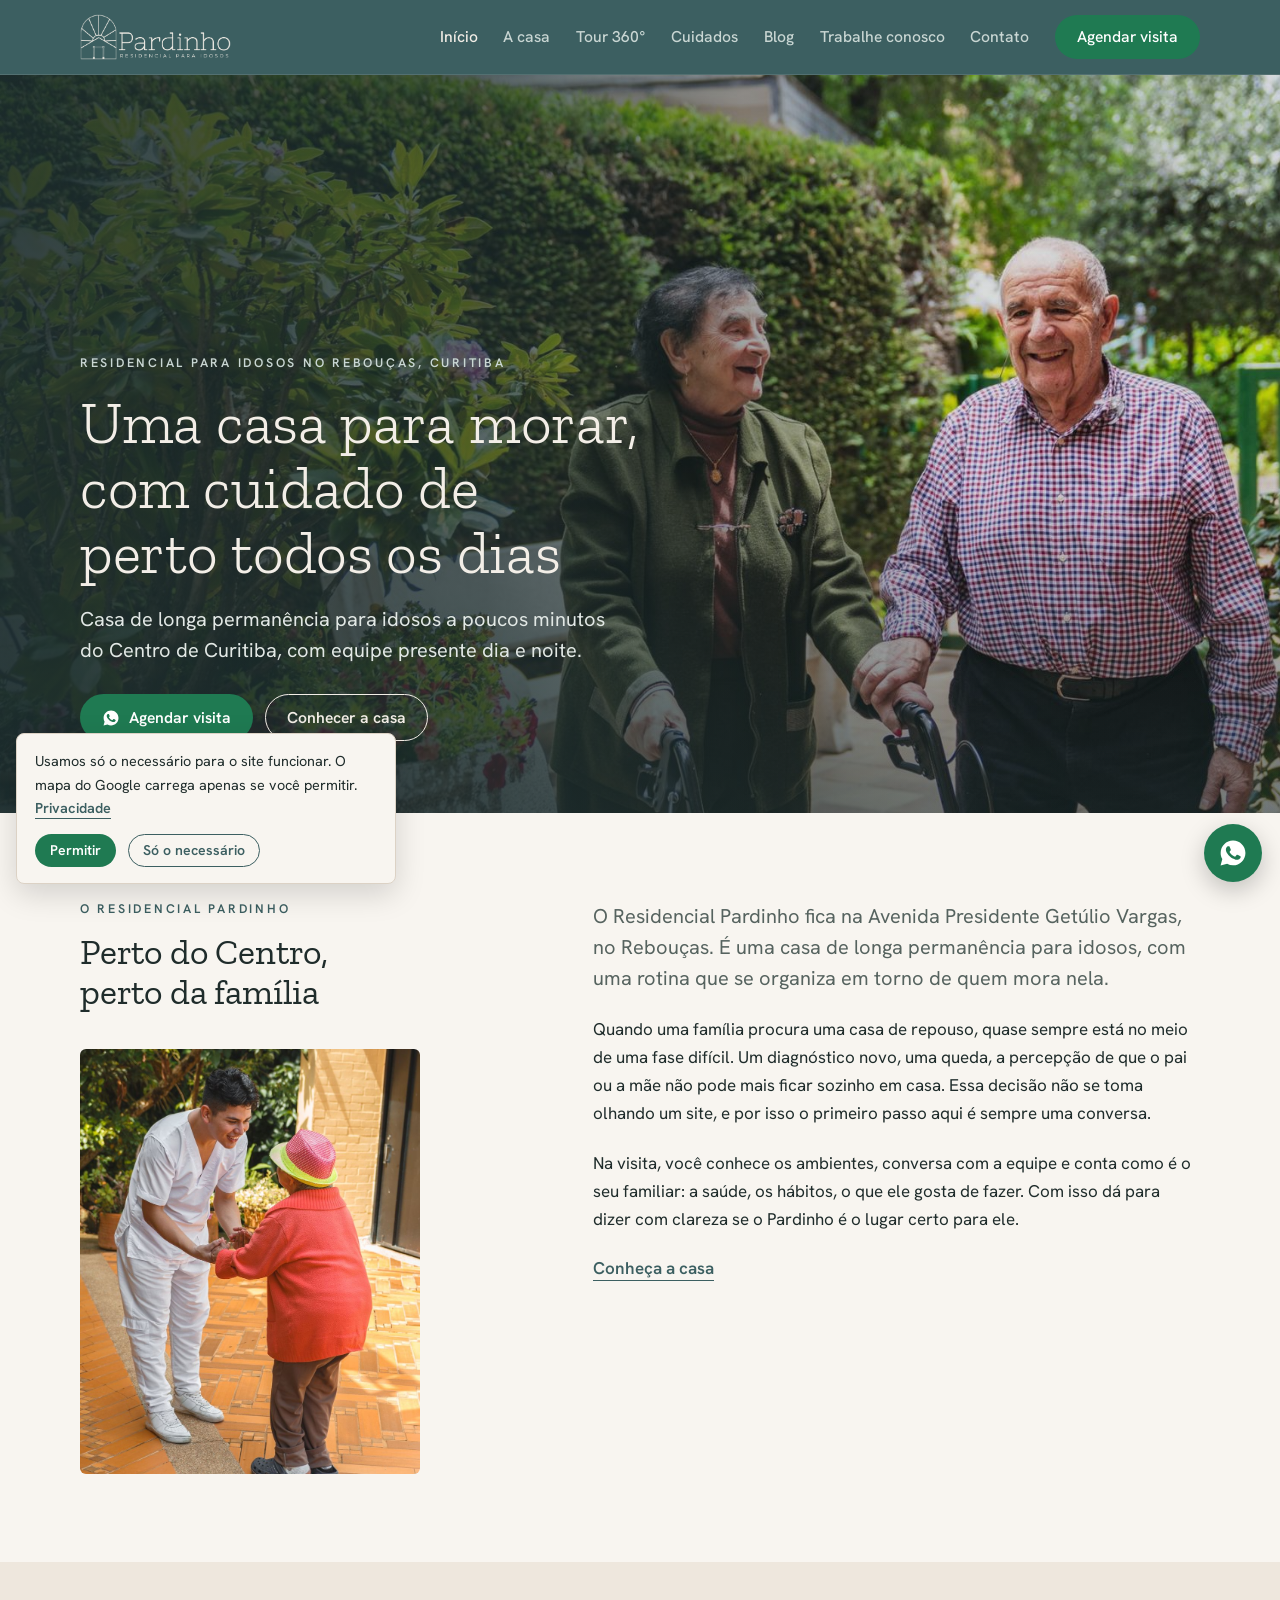
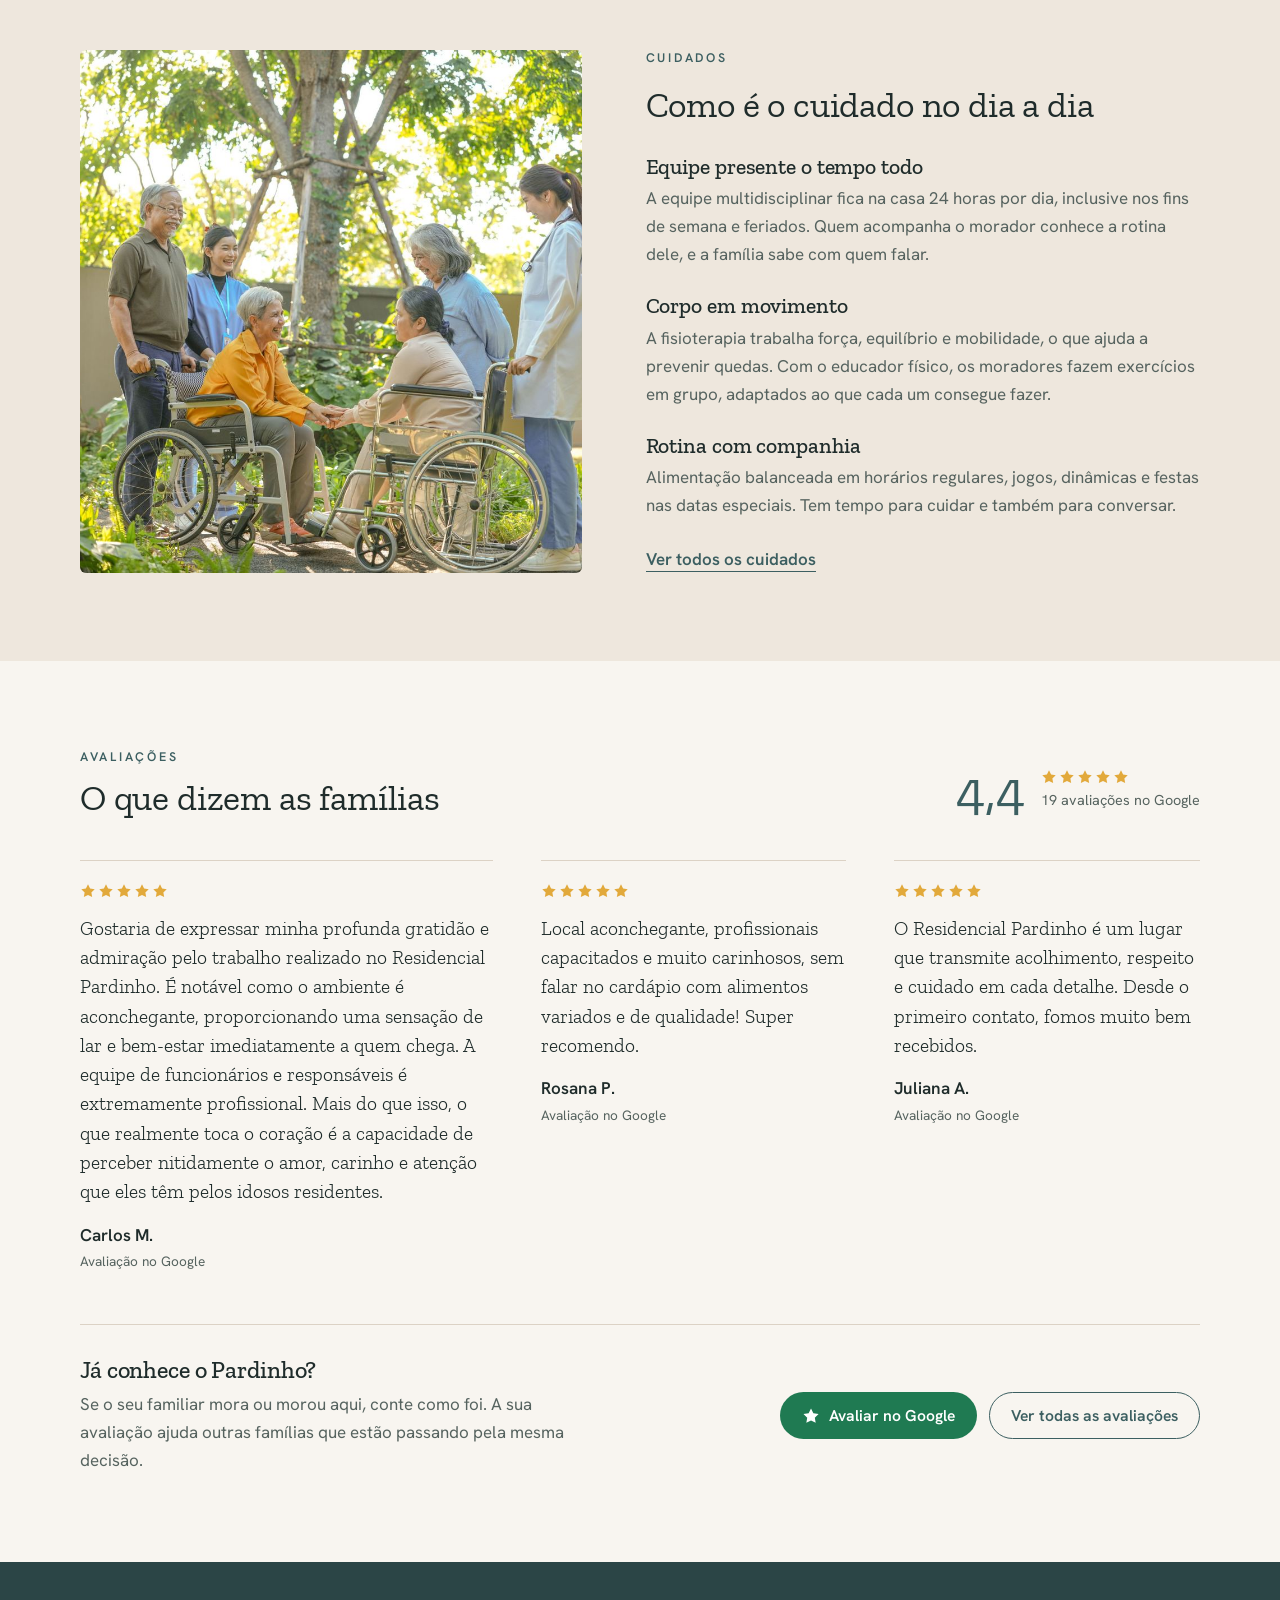
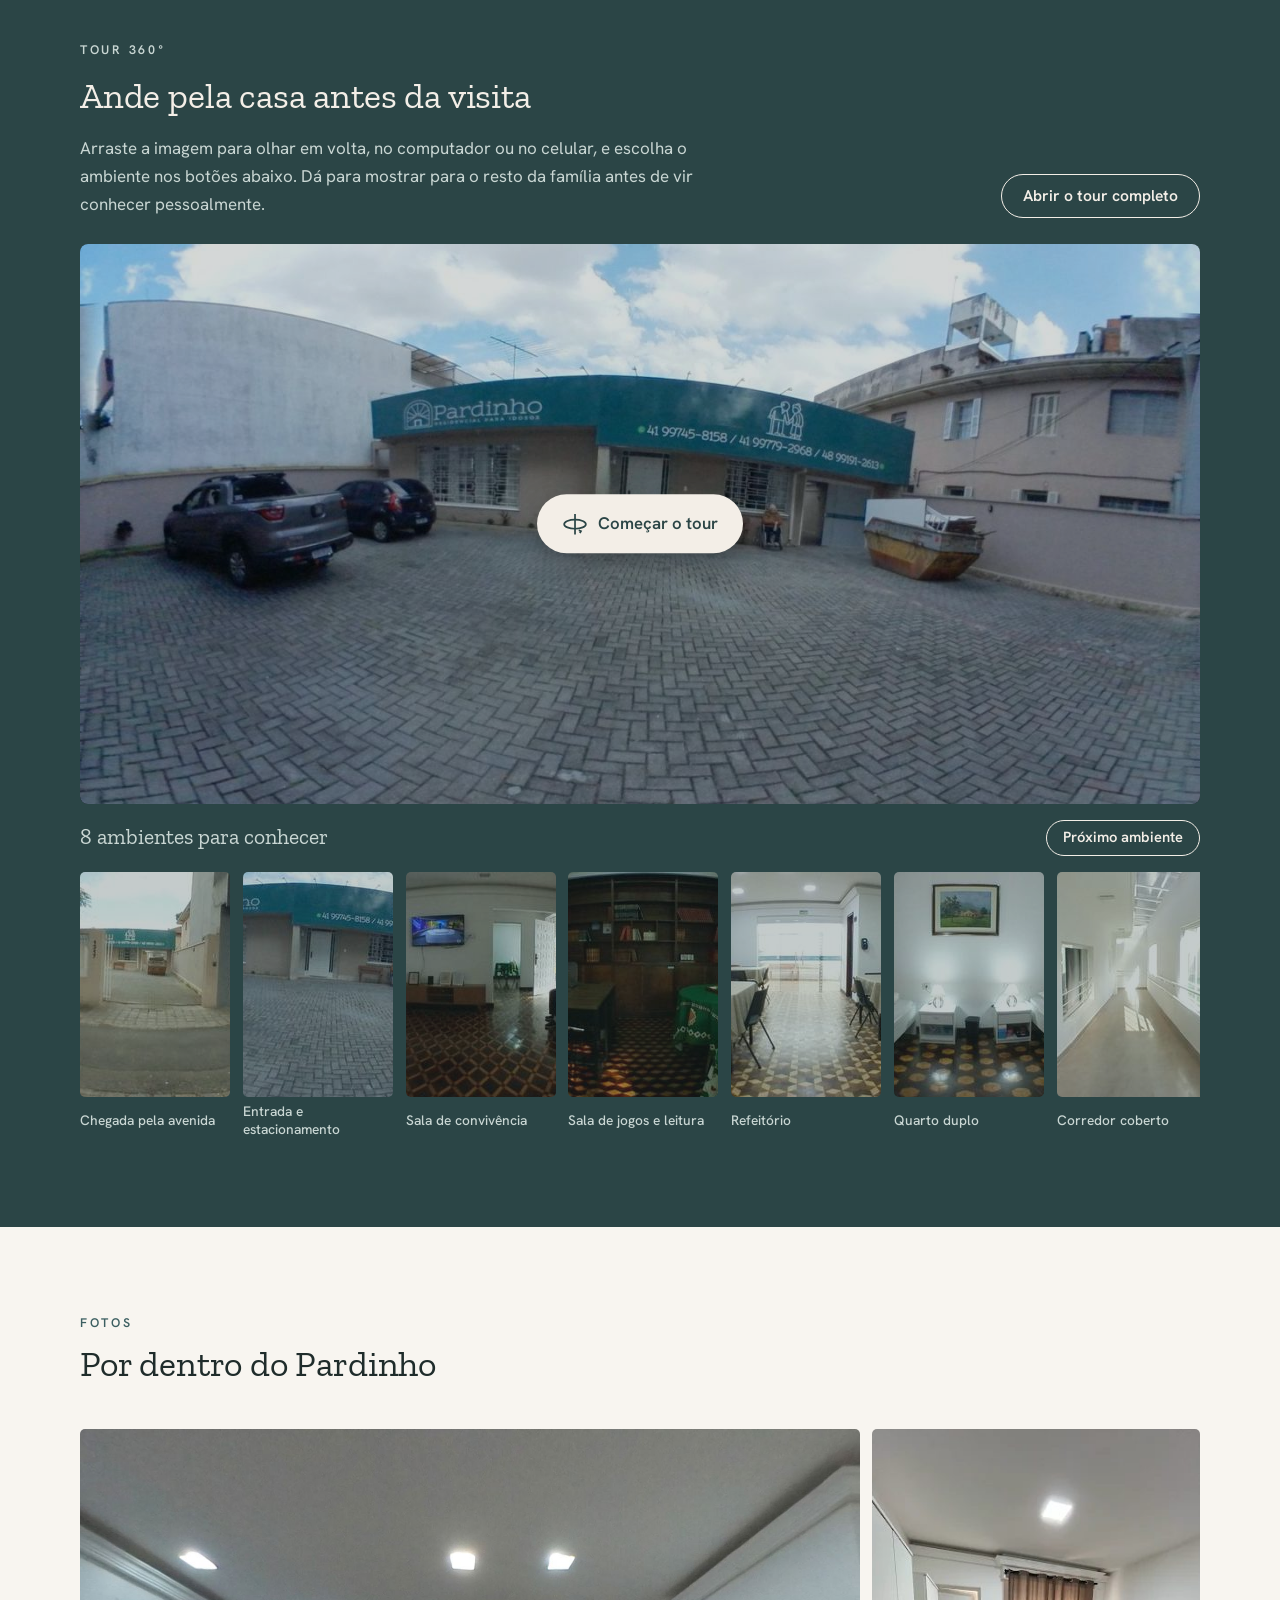
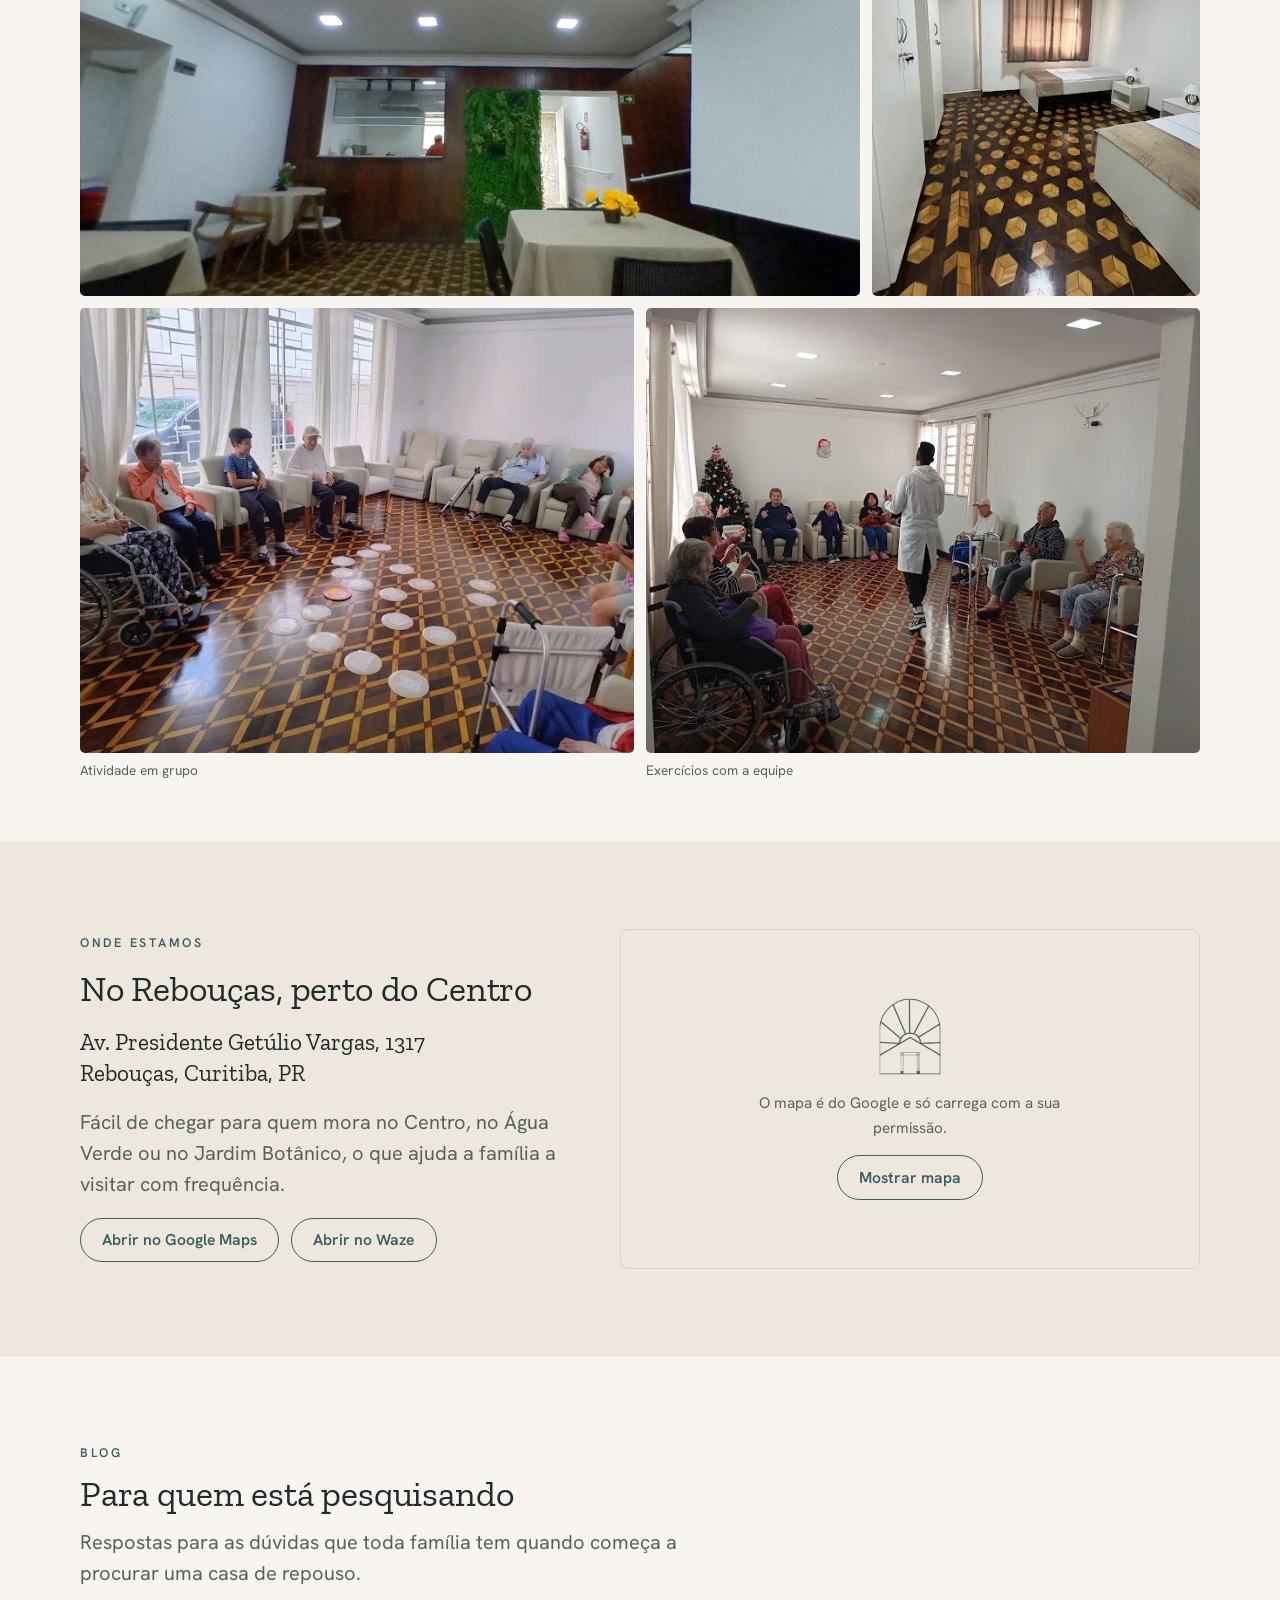
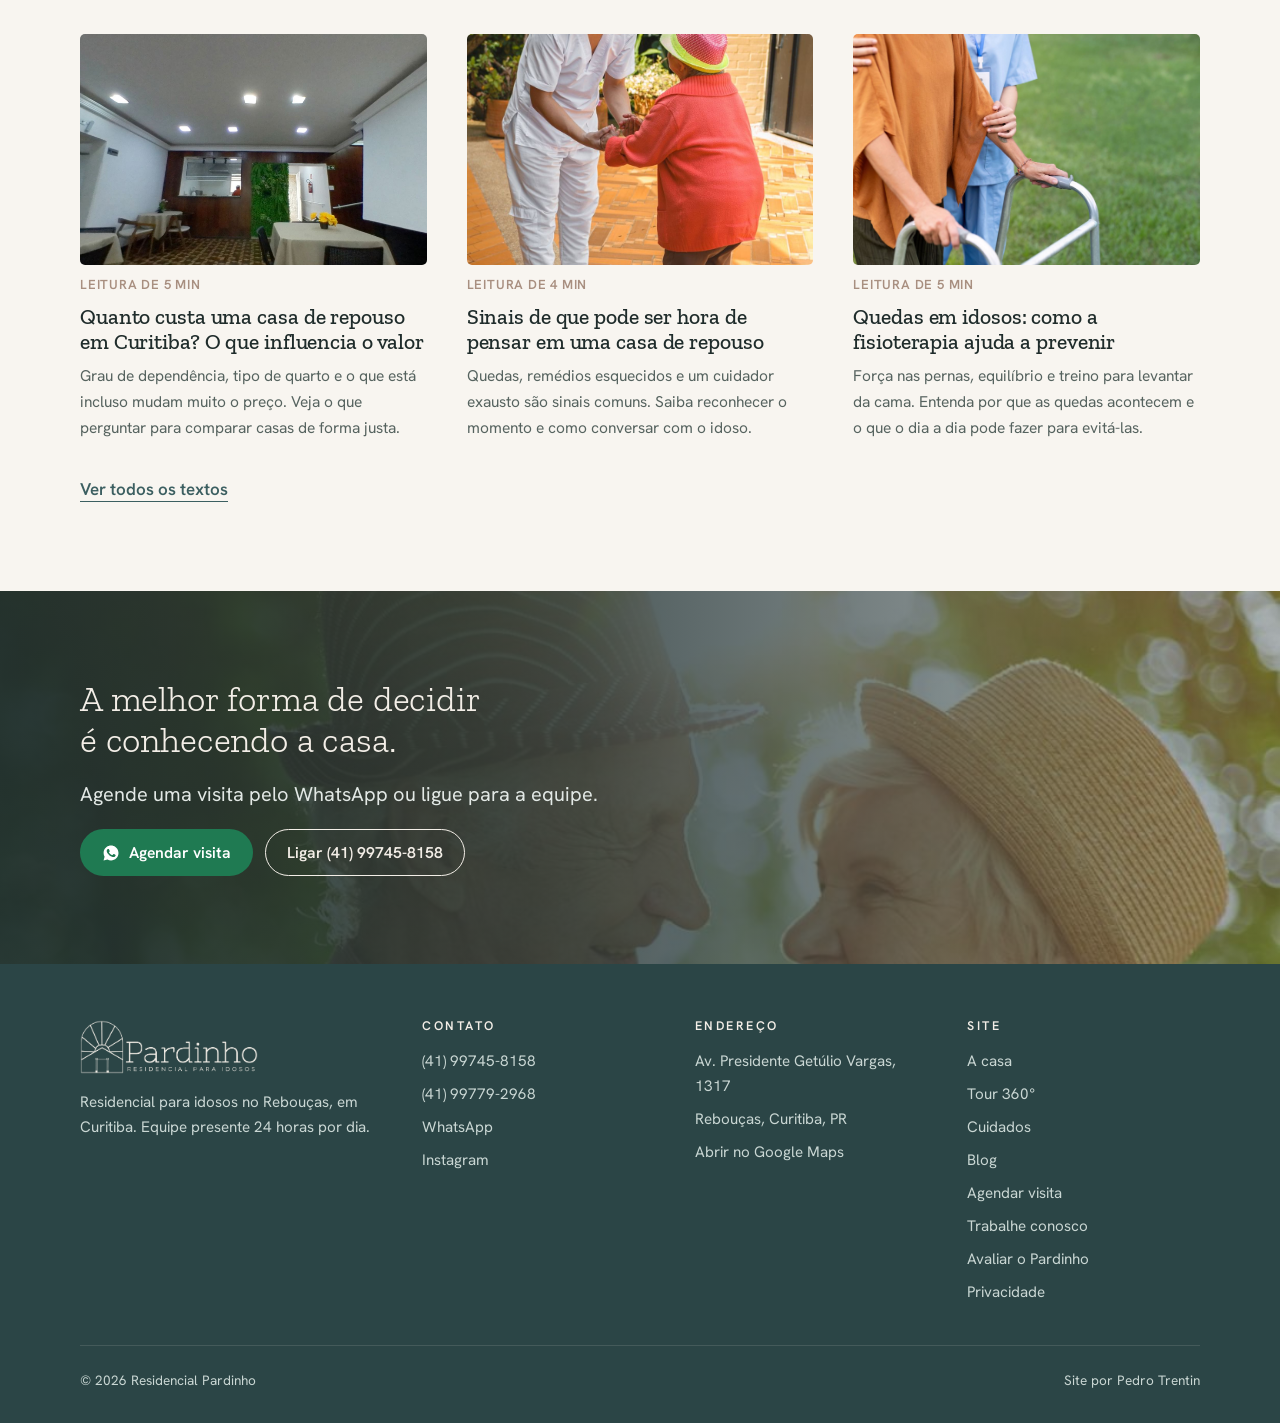
==== commit a5e8ef6e: "Tour 360 com 8 ambientes e pagina /tour" ====
--- a/index.html
+++ b/index.html
@@ -1,11 +1,11 @@
 <!doctype html><html lang="pt-BR"><head><meta charset="utf-8"><meta name="viewport" content="width=device-width,initial-scale=1,viewport-fit=cover">
 <title>Residencial Pardinho | Casa de repouso no Rebouças, Curitiba</title><meta name="description" content="Casa de repouso no Rebouças, perto do Centro de Curitiba. Equipe 24 horas, fisioterapia, educador físico e atenção a cada idoso. Agende uma visita."><link rel="canonical" href="https://residencialpardinho.com.br/">
 <meta property="og:type" content="website"><meta property="og:locale" content="pt_BR"><meta property="og:title" content="Residencial Pardinho | Casa de repouso no Rebouças, Curitiba"><meta property="og:description" content="Casa de repouso no Rebouças, perto do Centro de Curitiba. Equipe 24 horas, fisioterapia, educador físico e atenção a cada idoso. Agende uma visita."><meta property="og:url" content="https://residencialpardinho.com.br/"><meta property="og:image" content="https://residencialpardinho.com.br/img/og.jpg">
-<meta name="theme-color" content="#3C5F61"><link rel="icon" href="/img/icone.png"><link rel="preconnect" href="https://fonts.googleapis.com"><link rel="preconnect" href="https://fonts.gstatic.com" crossorigin><link rel="stylesheet" href="https://fonts.googleapis.com/css2?family=Hanken+Grotesk:wght@400;500;600&family=Zilla+Slab:wght@300;400;500&display=swap"><link rel="stylesheet" href="/assets/site.css?v=202610161814"><script type="application/ld+json">{"@context": "https://schema.org", "@type": "LocalBusiness", "name": "Residencial Pardinho", "alternateName": "Residencial Pardinho Casa de Repouso", "description": "Casa de repouso e residencial para idosos no Rebouças, Curitiba, com equipe 24 horas, fisioterapia e educador físico.", "url": "https://residencialpardinho.com.br/", "logo": "https://residencialpardinho.com.br/img/icone.png", "image": "https://residencialpardinho.com.br/img/og.jpg", "telephone": "+5541997458158", "address": {"@type": "PostalAddress", "streetAddress": "Av. Presidente Getúlio Vargas, 1317", "addressLocality": "Curitiba", "addressRegion": "PR", "addressCountry": "BR"}, "areaServed": "Curitiba", "sameAs": ["https://www.instagram.com/resindecial_pardinho/"], "openingHours": "Mo-Su 00:00-23:59"}</script></head>
+<meta name="theme-color" content="#3C5F61"><link rel="icon" href="/img/icone.png"><link rel="preconnect" href="https://fonts.googleapis.com"><link rel="preconnect" href="https://fonts.gstatic.com" crossorigin><link rel="stylesheet" href="https://fonts.googleapis.com/css2?family=Hanken+Grotesk:wght@400;500;600&family=Zilla+Slab:wght@300;400;500&display=swap"><link rel="stylesheet" href="/assets/site.css?v=202610221835"><link rel="stylesheet" href="/assets/pannellum.css?v=202610221835"><script type="application/ld+json">{"@context": "https://schema.org", "@type": "LocalBusiness", "name": "Residencial Pardinho", "alternateName": "Residencial Pardinho Casa de Repouso", "description": "Casa de repouso e residencial para idosos no Rebouças, Curitiba, com equipe 24 horas, fisioterapia e educador físico.", "url": "https://residencialpardinho.com.br/", "logo": "https://residencialpardinho.com.br/img/icone.png", "image": "https://residencialpardinho.com.br/img/og.jpg", "telephone": "+5541997458158", "address": {"@type": "PostalAddress", "streetAddress": "Av. Presidente Getúlio Vargas, 1317", "addressLocality": "Curitiba", "addressRegion": "PR", "addressCountry": "BR"}, "areaServed": "Curitiba", "sameAs": ["https://www.instagram.com/resindecial_pardinho/"], "openingHours": "Mo-Su 00:00-23:59"}</script></head>
 <body><header class="top"><div class="wrap">
 <a class="brand" href="/" aria-label="Residencial Pardinho, página inicial"><img src="/img/logo-claro.png" alt="Residencial Pardinho, residencial para idosos" width="300" height="91"></a>
 <button class="menu-btn" type="button" aria-expanded="false" aria-controls="nav">Menu</button>
-<nav class="nav" id="nav" aria-label="Principal"><a href="/" aria-current="page">Início</a><a href="/a-casa">A casa</a><a href="/cuidados">Cuidados</a><a href="/blog">Blog</a><a href="/trabalhe-conosco">Trabalhe conosco</a><a href="/contato">Contato</a><a class="btn btn-wa" href="/visita">Agendar visita</a></nav>
+<nav class="nav" id="nav" aria-label="Principal"><a href="/" aria-current="page">Início</a><a href="/a-casa">A casa</a><a href="/tour">Tour 360°</a><a href="/cuidados">Cuidados</a><a href="/blog">Blog</a><a href="/trabalhe-conosco">Trabalhe conosco</a><a href="/contato">Contato</a><a class="btn btn-wa" href="/visita">Agendar visita</a></nav>
 </div></header><main><section class="hero-full"><img class="hero-bg" src="/img/casal-andador.jpg" alt="Casal de idosos caminhando com andador em um jardim" width="1600" height="900"><div class="hero-shade"></div>
 <div class="wrap"><div class="hero-text"><span class="eyebrow">Residencial para idosos no Rebouças, Curitiba</span><h1>Uma casa para morar, com cuidado de perto todos os dias</h1><p class="lead">Casa de longa permanência para idosos a poucos minutos do Centro de Curitiba, com equipe presente dia e noite.</p><div class="actions"><a class="btn btn-wa" href="https://wa.me/5541997458158?text=Ol%C3%A1!%20Vim%20pelo%20site%20e%20gostaria%20de%20agendar%20uma%20visita%20ao%20Residencial%20Pardinho." target="_blank" rel="noopener"><svg viewBox="0 0 24 24" aria-hidden="true" fill="currentColor"><path d="M12.04 2C6.58 2 2.13 6.45 2.13 11.91c0 1.75.46 3.45 1.32 4.95L2.05 22l5.25-1.38a9.9 9.9 0 0 0 4.74 1.21c5.46 0 9.91-4.45 9.91-9.91C21.95 6.45 17.5 2 12.04 2Zm5.8 14.06c-.24.68-1.42 1.3-1.95 1.36-.5.06-1.13.09-1.83-.12-.42-.13-.96-.31-1.65-.61-2.9-1.25-4.8-4.17-4.94-4.36-.14-.2-1.18-1.57-1.18-3 0-1.42.75-2.12 1.01-2.41.27-.29.58-.36.78-.36h.56c.18 0 .42-.07.66.5.24.58.82 2 .89 2.14.07.15.12.32.02.51-.1.2-.15.32-.29.49-.15.17-.31.38-.44.51-.15.15-.3.3-.13.6.17.29.76 1.25 1.63 2.03 1.12 1 2.07 1.31 2.36 1.46.29.14.46.12.63-.08.17-.19.73-.85.92-1.14.2-.29.39-.24.66-.15.27.1 1.7.8 2 .95.29.14.48.22.55.34.07.12.07.7-.17 1.38Z"/></svg>Agendar visita</a><a class="btn btn-line" href="/a-casa">Conhecer a casa</a></div></div></div></section>
 
@@ -32,20 +32,25 @@
 <section class="sec" id="avaliacoes"><div class="wrap">
 <div class="reviews-head">
 <div class="sec-head" style="margin-bottom:0"><span class="eyebrow">Avaliações</span><h2>O que dizem as famílias</h2></div>
-<a class="score" href="https://www.google.com/maps/search/?api=1&query=Residencial+Pardinho+Av.+Presidente+Get%C3%BAlio+Vargas+1317+Rebou%C3%A7as+Curitiba" target="_blank" rel="noopener"><b>4,4</b><span><span class="stars" aria-label="5 de 5 estrelas"><svg viewBox="0 0 20 20" aria-hidden="true"><path d="M10 1.6l2.6 5.3 5.8.8-4.2 4.1 1 5.8L10 14.9l-5.2 2.7 1-5.8L1.6 7.7l5.8-.8z"/></svg><svg viewBox="0 0 20 20" aria-hidden="true"><path d="M10 1.6l2.6 5.3 5.8.8-4.2 4.1 1 5.8L10 14.9l-5.2 2.7 1-5.8L1.6 7.7l5.8-.8z"/></svg><svg viewBox="0 0 20 20" aria-hidden="true"><path d="M10 1.6l2.6 5.3 5.8.8-4.2 4.1 1 5.8L10 14.9l-5.2 2.7 1-5.8L1.6 7.7l5.8-.8z"/></svg><svg viewBox="0 0 20 20" aria-hidden="true"><path d="M10 1.6l2.6 5.3 5.8.8-4.2 4.1 1 5.8L10 14.9l-5.2 2.7 1-5.8L1.6 7.7l5.8-.8z"/></svg><svg viewBox="0 0 20 20" aria-hidden="true"><path d="M10 1.6l2.6 5.3 5.8.8-4.2 4.1 1 5.8L10 14.9l-5.2 2.7 1-5.8L1.6 7.7l5.8-.8z"/></svg></span><small>19 avaliações no Google</small></span></a>
+<a class="score" href="https://maps.google.com/?cid=12011427755984380105" target="_blank" rel="noopener"><b>4,4</b><span><span class="stars" aria-label="5 de 5 estrelas"><svg viewBox="0 0 20 20" aria-hidden="true"><path d="M10 1.6l2.6 5.3 5.8.8-4.2 4.1 1 5.8L10 14.9l-5.2 2.7 1-5.8L1.6 7.7l5.8-.8z"/></svg><svg viewBox="0 0 20 20" aria-hidden="true"><path d="M10 1.6l2.6 5.3 5.8.8-4.2 4.1 1 5.8L10 14.9l-5.2 2.7 1-5.8L1.6 7.7l5.8-.8z"/></svg><svg viewBox="0 0 20 20" aria-hidden="true"><path d="M10 1.6l2.6 5.3 5.8.8-4.2 4.1 1 5.8L10 14.9l-5.2 2.7 1-5.8L1.6 7.7l5.8-.8z"/></svg><svg viewBox="0 0 20 20" aria-hidden="true"><path d="M10 1.6l2.6 5.3 5.8.8-4.2 4.1 1 5.8L10 14.9l-5.2 2.7 1-5.8L1.6 7.7l5.8-.8z"/></svg><svg viewBox="0 0 20 20" aria-hidden="true"><path d="M10 1.6l2.6 5.3 5.8.8-4.2 4.1 1 5.8L10 14.9l-5.2 2.7 1-5.8L1.6 7.7l5.8-.8z"/></svg></span><small>19 avaliações no Google</small></span></a>
 </div>
 <div class="reviews"><figure class="review"><span class="stars" aria-label="5 de 5 estrelas"><svg viewBox="0 0 20 20" aria-hidden="true"><path d="M10 1.6l2.6 5.3 5.8.8-4.2 4.1 1 5.8L10 14.9l-5.2 2.7 1-5.8L1.6 7.7l5.8-.8z"/></svg><svg viewBox="0 0 20 20" aria-hidden="true"><path d="M10 1.6l2.6 5.3 5.8.8-4.2 4.1 1 5.8L10 14.9l-5.2 2.7 1-5.8L1.6 7.7l5.8-.8z"/></svg><svg viewBox="0 0 20 20" aria-hidden="true"><path d="M10 1.6l2.6 5.3 5.8.8-4.2 4.1 1 5.8L10 14.9l-5.2 2.7 1-5.8L1.6 7.7l5.8-.8z"/></svg><svg viewBox="0 0 20 20" aria-hidden="true"><path d="M10 1.6l2.6 5.3 5.8.8-4.2 4.1 1 5.8L10 14.9l-5.2 2.7 1-5.8L1.6 7.7l5.8-.8z"/></svg><svg viewBox="0 0 20 20" aria-hidden="true"><path d="M10 1.6l2.6 5.3 5.8.8-4.2 4.1 1 5.8L10 14.9l-5.2 2.7 1-5.8L1.6 7.7l5.8-.8z"/></svg></span><blockquote><p>Gostaria de expressar minha profunda gratidão e admiração pelo trabalho realizado no Residencial Pardinho. É notável como o ambiente é aconchegante, proporcionando uma sensação de lar e bem-estar imediatamente a quem chega. A equipe de funcionários e responsáveis é extremamente profissional. Mais do que isso, o que realmente toca o coração é a capacidade de perceber nitidamente o amor, carinho e atenção que eles têm pelos idosos residentes.</p></blockquote><figcaption>Carlos M.<span>Avaliação no Google</span></figcaption></figure><figure class="review"><span class="stars" aria-label="5 de 5 estrelas"><svg viewBox="0 0 20 20" aria-hidden="true"><path d="M10 1.6l2.6 5.3 5.8.8-4.2 4.1 1 5.8L10 14.9l-5.2 2.7 1-5.8L1.6 7.7l5.8-.8z"/></svg><svg viewBox="0 0 20 20" aria-hidden="true"><path d="M10 1.6l2.6 5.3 5.8.8-4.2 4.1 1 5.8L10 14.9l-5.2 2.7 1-5.8L1.6 7.7l5.8-.8z"/></svg><svg viewBox="0 0 20 20" aria-hidden="true"><path d="M10 1.6l2.6 5.3 5.8.8-4.2 4.1 1 5.8L10 14.9l-5.2 2.7 1-5.8L1.6 7.7l5.8-.8z"/></svg><svg viewBox="0 0 20 20" aria-hidden="true"><path d="M10 1.6l2.6 5.3 5.8.8-4.2 4.1 1 5.8L10 14.9l-5.2 2.7 1-5.8L1.6 7.7l5.8-.8z"/></svg><svg viewBox="0 0 20 20" aria-hidden="true"><path d="M10 1.6l2.6 5.3 5.8.8-4.2 4.1 1 5.8L10 14.9l-5.2 2.7 1-5.8L1.6 7.7l5.8-.8z"/></svg></span><blockquote><p>Local aconchegante, profissionais capacitados e muito carinhosos, sem falar no cardápio com alimentos variados e de qualidade! Super recomendo.</p></blockquote><figcaption>Rosana P.<span>Avaliação no Google</span></figcaption></figure><figure class="review"><span class="stars" aria-label="5 de 5 estrelas"><svg viewBox="0 0 20 20" aria-hidden="true"><path d="M10 1.6l2.6 5.3 5.8.8-4.2 4.1 1 5.8L10 14.9l-5.2 2.7 1-5.8L1.6 7.7l5.8-.8z"/></svg><svg viewBox="0 0 20 20" aria-hidden="true"><path d="M10 1.6l2.6 5.3 5.8.8-4.2 4.1 1 5.8L10 14.9l-5.2 2.7 1-5.8L1.6 7.7l5.8-.8z"/></svg><svg viewBox="0 0 20 20" aria-hidden="true"><path d="M10 1.6l2.6 5.3 5.8.8-4.2 4.1 1 5.8L10 14.9l-5.2 2.7 1-5.8L1.6 7.7l5.8-.8z"/></svg><svg viewBox="0 0 20 20" aria-hidden="true"><path d="M10 1.6l2.6 5.3 5.8.8-4.2 4.1 1 5.8L10 14.9l-5.2 2.7 1-5.8L1.6 7.7l5.8-.8z"/></svg><svg viewBox="0 0 20 20" aria-hidden="true"><path d="M10 1.6l2.6 5.3 5.8.8-4.2 4.1 1 5.8L10 14.9l-5.2 2.7 1-5.8L1.6 7.7l5.8-.8z"/></svg></span><blockquote><p>O Residencial Pardinho é um lugar que transmite acolhimento, respeito e cuidado em cada detalhe. Desde o primeiro contato, fomos muito bem recebidos.</p></blockquote><figcaption>Juliana A.<span>Avaliação no Google</span></figcaption></figure></div>
 <div class="rate">
 <div><h3>Já conhece o Pardinho?</h3><p>Se o seu familiar mora ou morou aqui, conte como foi. A sua avaliação ajuda outras famílias que estão passando pela mesma decisão.</p></div>
-<div class="actions"><a class="btn btn-wa" href="https://www.google.com/maps/search/?api=1&query=Residencial+Pardinho+Av.+Presidente+Get%C3%BAlio+Vargas+1317+Rebou%C3%A7as+Curitiba" target="_blank" rel="noopener"><svg viewBox="0 0 20 20" aria-hidden="true"><path d="M10 1.6l2.6 5.3 5.8.8-4.2 4.1 1 5.8L10 14.9l-5.2 2.7 1-5.8L1.6 7.7l5.8-.8z"/></svg>Avaliar no Google</a><a class="btn btn-line" href="https://www.google.com/maps/search/?api=1&query=Residencial+Pardinho+Av.+Presidente+Get%C3%BAlio+Vargas+1317+Rebou%C3%A7as+Curitiba" target="_blank" rel="noopener">Ver todas as avaliações</a></div>
+<div class="actions"><a class="btn btn-wa" href="https://search.google.com/local/writereview?placeid=ChIJq3GabLjl3JQRyWC3oOcpsaY" target="_blank" rel="noopener"><svg viewBox="0 0 20 20" aria-hidden="true"><path d="M10 1.6l2.6 5.3 5.8.8-4.2 4.1 1 5.8L10 14.9l-5.2 2.7 1-5.8L1.6 7.7l5.8-.8z"/></svg>Avaliar no Google</a><a class="btn btn-line" href="https://maps.google.com/?cid=12011427755984380105" target="_blank" rel="noopener">Ver todas as avaliações</a></div>
 </div>
 </div></section>
 
-<section class="tour"><div class="wrap">
-<div class="tour-view"><img src="/img/refeitorio.jpg" alt="Ambiente interno do Residencial Pardinho" loading="lazy"><span class="badge360"><svg viewBox="0 0 24 24" fill="none" stroke="currentColor" stroke-width="1.6" aria-hidden="true"><ellipse cx="12" cy="12" rx="10" ry="4.2"/><path d="M12 2.5v19"/><path d="M15.5 17.6l2 .8-1 1.8"/></svg>Tour 360°</span></div>
-<div class="text"><span class="soon">Em breve</span><h2>Ande pela casa antes da visita</h2>
-<p>O Pardinho vai ganhar um tour 360° aqui no site. Você vai poder passar pelos ambientes no celular ou no computador, com calma, e mostrar para o resto da família.</p>
-<a class="btn btn-line" href="https://wa.me/5541997458158?text=Ol%C3%A1!%20Vim%20pelo%20site%20e%20gostaria%20de%20agendar%20uma%20visita%20ao%20Residencial%20Pardinho." target="_blank" rel="noopener" style="justify-self:start;color:var(--on)">Enquanto isso, agende uma visita</a></div>
+<section class="tour" id="tour"><div class="wrap tour-wrap">
+<div class="tour-head"><div class="text"><span class="eyebrow">Tour 360°</span><h2>Ande pela casa antes da visita</h2>
+<p>Arraste a imagem para olhar em volta, no computador ou no celular, e escolha o ambiente nos botões abaixo. Dá para mostrar para o resto da família antes de vir conhecer pessoalmente.</p></div>
+<a class="btn btn-line" href="/tour">Abrir o tour completo</a></div>
+<div class="tour-box" data-tour data-base="/img/tour/">
+<div class="pano"><div class="pano-stage" id="pano-home"></div>
+<button class="pano-start" type="button"><img src="/img/tour/capa.jpg" alt="Entrada do Residencial Pardinho" width="1280" height="720"><span class="pano-play"><svg viewBox="0 0 24 24" fill="none" stroke="currentColor" stroke-width="1.6" aria-hidden="true"><ellipse cx="12" cy="12" rx="10" ry="4.2"/><path d="M12 2.5v19"/><path d="M15.5 17.6l2 .8-1 1.8"/></svg>Começar o tour</span></button></div>
+<div class="pano-bar"><p class="pano-now" aria-live="polite">8 ambientes para conhecer</p><button class="btn btn-line pano-next" type="button">Próximo ambiente</button></div>
+<div class="chips"><button class="chip" type="button" data-scene="avenida" aria-pressed="false"><img src="/img/tour/avenida-mini.jpg" alt="" loading="lazy" width="400" height="225"><span>Chegada pela avenida</span></button><button class="chip" type="button" data-scene="entrada" aria-pressed="false"><img src="/img/tour/entrada-mini.jpg" alt="" loading="lazy" width="400" height="225"><span>Entrada e estacionamento</span></button><button class="chip" type="button" data-scene="sala" aria-pressed="false"><img src="/img/tour/sala-mini.jpg" alt="" loading="lazy" width="400" height="225"><span>Sala de convivência</span></button><button class="chip" type="button" data-scene="jogos" aria-pressed="false"><img src="/img/tour/jogos-mini.jpg" alt="" loading="lazy" width="400" height="225"><span>Sala de jogos e leitura</span></button><button class="chip" type="button" data-scene="refeitorio" aria-pressed="false"><img src="/img/tour/refeitorio-mini.jpg" alt="" loading="lazy" width="400" height="225"><span>Refeitório</span></button><button class="chip" type="button" data-scene="quarto" aria-pressed="false"><img src="/img/tour/quarto-mini.jpg" alt="" loading="lazy" width="400" height="225"><span>Quarto duplo</span></button><button class="chip" type="button" data-scene="corredor" aria-pressed="false"><img src="/img/tour/corredor-mini.jpg" alt="" loading="lazy" width="400" height="225"><span>Corredor coberto</span></button><button class="chip" type="button" data-scene="quintal" aria-pressed="false"><img src="/img/tour/quintal-mini.jpg" alt="" loading="lazy" width="400" height="225"><span>Área externa</span></button></div>
+</div>
 </div></section>
 
 <section class="sec"><div class="wrap">
@@ -62,7 +67,7 @@
 <div class="text"><span class="eyebrow">Onde estamos</span><h2>No Rebouças, perto do Centro</h2>
 <p class="addr">Av. Presidente Getúlio Vargas, 1317<br>Rebouças, Curitiba, PR</p>
 <p class="lead">Fácil de chegar para quem mora no Centro, no Água Verde ou no Jardim Botânico, o que ajuda a família a visitar com frequência.</p>
-<div class="actions"><a class="btn btn-line" href="https://www.google.com/maps/search/?api=1&query=Residencial+Pardinho+Av.+Presidente+Get%C3%BAlio+Vargas+1317+Rebou%C3%A7as+Curitiba" target="_blank" rel="noopener">Abrir no Google Maps</a><a class="btn btn-line" href="https://waze.com/ul?q=Av.%20Presidente%20Get%C3%BAlio%20Vargas%201317%20Curitiba" target="_blank" rel="noopener">Abrir no Waze</a></div></div>
+<div class="actions"><a class="btn btn-line" href="https://maps.google.com/?cid=12011427755984380105" target="_blank" rel="noopener">Abrir no Google Maps</a><a class="btn btn-line" href="https://waze.com/ul?q=Av.%20Presidente%20Get%C3%BAlio%20Vargas%201317%20Curitiba" target="_blank" rel="noopener">Abrir no Waze</a></div></div>
 <div class="map" data-src="https://www.google.com/maps?q=Av.+Presidente+Get%C3%BAlio+Vargas,+1317+-+Rebou%C3%A7as,+Curitiba+-+PR&output=embed"><div class="map-cta"><img src="/img/marca-escura.png" alt="" width="64" height="79"><p>O mapa é do Google e só carrega com a sua permissão.</p><button class="btn btn-line" type="button" data-load-map>Mostrar mapa</button></div></div>
 </div></section></div>
 
@@ -77,10 +82,10 @@
 <p>Residencial para idosos no Rebouças, em Curitiba. Equipe presente 24 horas por dia.</p></div>
 <div><h4>Contato</h4><ul><li><a href="tel:+5541997458158">(41) 99745-8158</a></li><li><a href="tel:+5541997792968">(41) 99779-2968</a></li>
 <li><a href="https://wa.me/5541997458158?text=Ol%C3%A1!%20Vim%20pelo%20site%20e%20gostaria%20de%20saber%20mais%20sobre%20o%20Residencial%20Pardinho." target="_blank" rel="noopener">WhatsApp</a></li><li><a href="https://www.instagram.com/resindecial_pardinho/" target="_blank" rel="noopener">Instagram</a></li></ul></div>
-<div><h4>Endereço</h4><ul><li>Av. Presidente Getúlio Vargas, 1317</li><li>Rebouças, Curitiba, PR</li><li><a href="https://www.google.com/maps/search/?api=1&query=Residencial+Pardinho+Av.+Presidente+Get%C3%BAlio+Vargas+1317+Rebou%C3%A7as+Curitiba" target="_blank" rel="noopener">Abrir no Google Maps</a></li></ul></div>
-<div><h4>Site</h4><ul><li><a href="/a-casa">A casa</a></li><li><a href="/cuidados">Cuidados</a></li><li><a href="/blog">Blog</a></li><li><a href="/visita">Agendar visita</a></li><li><a href="/trabalhe-conosco">Trabalhe conosco</a></li><li><a href="/avaliar">Avaliar o Pardinho</a></li><li><a href="/privacidade">Privacidade</a></li></ul></div>
+<div><h4>Endereço</h4><ul><li>Av. Presidente Getúlio Vargas, 1317</li><li>Rebouças, Curitiba, PR</li><li><a href="https://maps.google.com/?cid=12011427755984380105" target="_blank" rel="noopener">Abrir no Google Maps</a></li></ul></div>
+<div><h4>Site</h4><ul><li><a href="/a-casa">A casa</a></li><li><a href="/tour">Tour 360°</a></li><li><a href="/cuidados">Cuidados</a></li><li><a href="/blog">Blog</a></li><li><a href="/visita">Agendar visita</a></li><li><a href="/trabalhe-conosco">Trabalhe conosco</a></li><li><a href="/avaliar">Avaliar o Pardinho</a></li><li><a href="/privacidade">Privacidade</a></li></ul></div>
 <div class="legal"><span>© 2026 Residencial Pardinho</span><span>Site por Pedro Trentin</span></div>
 </div></footer>
 <a class="wa-float" href="https://wa.me/5541997458158?text=Ol%C3%A1!%20Vim%20pelo%20site%20e%20gostaria%20de%20saber%20mais%20sobre%20o%20Residencial%20Pardinho." target="_blank" rel="noopener" aria-label="Conversar pelo WhatsApp"><svg viewBox="0 0 24 24" aria-hidden="true" fill="currentColor"><path d="M12.04 2C6.58 2 2.13 6.45 2.13 11.91c0 1.75.46 3.45 1.32 4.95L2.05 22l5.25-1.38a9.9 9.9 0 0 0 4.74 1.21c5.46 0 9.91-4.45 9.91-9.91C21.95 6.45 17.5 2 12.04 2Zm5.8 14.06c-.24.68-1.42 1.3-1.95 1.36-.5.06-1.13.09-1.83-.12-.42-.13-.96-.31-1.65-.61-2.9-1.25-4.8-4.17-4.94-4.36-.14-.2-1.18-1.57-1.18-3 0-1.42.75-2.12 1.01-2.41.27-.29.58-.36.78-.36h.56c.18 0 .42-.07.66.5.24.58.82 2 .89 2.14.07.15.12.32.02.51-.1.2-.15.32-.29.49-.15.17-.31.38-.44.51-.15.15-.3.3-.13.6.17.29.76 1.25 1.63 2.03 1.12 1 2.07 1.31 2.36 1.46.29.14.46.12.63-.08.17-.19.73-.85.92-1.14.2-.29.39-.24.66-.15.27.1 1.7.8 2 .95.29.14.48.22.55.34.07.12.07.7-.17 1.38Z"/></svg></a>
 <div class="cookies" hidden><p>Usamos só o necessário para o site funcionar. O mapa do Google carrega apenas se você permitir. <a class="link" href="/privacidade">Privacidade</a></p>
-<div class="actions"><button class="btn btn-wa" type="button" data-ck="all">Permitir</button><button class="btn btn-line" type="button" data-ck="min">Só o necessário</button></div></div><script src="/assets/site.js?v=202610161814" defer></script></body></html>+<div class="actions"><button class="btn btn-wa" type="button" data-ck="all">Permitir</button><button class="btn btn-line" type="button" data-ck="min">Só o necessário</button></div></div><script src="/assets/site.js?v=202610221835" defer></script><script>window.PDH_TOUR=[{"id": "avenida", "title": "Chegada pela avenida", "links": [{"to": "entrada", "yaw": -4, "pitch": -4, "text": "Entrar no Pardinho"}]}, {"id": "entrada", "title": "Entrada e estacionamento", "links": [{"to": "sala", "yaw": 0, "pitch": 4, "text": "Entrar na casa"}, {"to": "avenida", "yaw": 155, "pitch": -10, "text": "Voltar para a avenida"}]}, {"id": "sala", "title": "Sala de convivência", "links": [{"to": "jogos", "yaw": 11, "pitch": 4, "text": "Sala de jogos e leitura"}]}, {"id": "jogos", "title": "Sala de jogos e leitura", "links": [{"to": "sala", "yaw": -59, "pitch": 0, "text": "Voltar para a sala de convivência"}]}, {"id": "refeitorio", "title": "Refeitório", "links": []}, {"id": "quarto", "title": "Quarto duplo", "links": []}, {"id": "corredor", "title": "Corredor coberto", "links": []}, {"id": "quintal", "title": "Área externa", "links": []}];</script><script src="/assets/pannellum.js?v=202610221835" defer></script><script src="/assets/tour.js?v=202610221835" defer></script></body></html>
--- a/assets/site.css
+++ b/assets/site.css
@@ -309,3 +309,35 @@
 .rate-page{display:grid;gap:1.6rem;max-width:46rem}
 .btn-big{font-size:1.1rem;padding:1.05em 1.7em}
 @media (max-width:900px){.reviews{grid-template-columns:1fr;row-gap:2rem}}
+
+/* tour 360 */
+.tour .wrap.tour-wrap{display:grid;grid-template-columns:1fr;gap:1.6rem;align-items:start}
+.tour-head{display:flex;flex-wrap:wrap;align-items:end;justify-content:space-between;gap:1.2rem 2.5rem}
+.tour-head .text{max-width:40rem}
+.tour-head .btn-line{color:var(--on)}
+.tour-box{display:grid;gap:1rem;min-width:0}
+.pano{position:relative;width:100%;max-width:100%;aspect-ratio:16/8;border-radius:8px;overflow:hidden;background:#142122}
+.tour-page .pano{aspect-ratio:16/9}
+.pano-stage{position:absolute;inset:0}
+.pano-start{position:absolute;inset:0;z-index:2;border:0;padding:0;margin:0;cursor:pointer;background:#142122;display:block;width:100%}
+.pano-start img{width:100%;height:100%;object-fit:cover;opacity:.82;transition:opacity .2s}
+.pano-start:hover img{opacity:.95}
+.pano-play{position:absolute;left:50%;top:50%;transform:translate(-50%,-50%);display:inline-flex;align-items:center;gap:.6rem;background:#F3EEE7;color:#2B4546;font:600 1.05rem/1 var(--body);padding:1em 1.5em;border-radius:999px;box-shadow:0 10px 30px rgba(0,0,0,.3);white-space:nowrap}
+.pano-play svg{width:26px;height:26px}
+.pano-bar{display:flex;flex-wrap:wrap;align-items:center;justify-content:space-between;gap:.8rem 1.5rem}
+.pano-now{font-family:var(--display);font-size:1.35rem;color:var(--on)}
+.pano-bar .btn-line{color:var(--on);padding:.65em 1.1em;font-size:.92rem}
+.chips{display:flex;gap:.8rem;overflow-x:auto;padding-bottom:.5rem;scroll-snap-type:x proximity;scrollbar-width:thin}
+.chip{flex:0 0 150px;scroll-snap-align:start;display:grid;gap:.4rem;background:none;border:0;padding:0;color:var(--on-soft);text-align:left;cursor:pointer;font:500 .86rem/1.3 var(--body)}
+.chip img{width:100%;aspect-ratio:16/9;object-fit:cover;border-radius:5px;outline:2px solid transparent;outline-offset:2px;opacity:.72;transition:opacity .2s}
+.chip:hover img{opacity:1}
+.chip[aria-pressed="true"]{color:var(--on)}
+.chip[aria-pressed="true"] img{outline-color:#F3EEE7;opacity:1}
+.pnlm-container{font-family:var(--body)!important}
+.pnlm-tooltip span{font-family:var(--body)}
+@media (max-width:700px){.pano,.tour-page .pano{aspect-ratio:4/3.4}.chip{flex-basis:130px}.pano-play{font-size:.95rem}}
+.btn{background:transparent}
+.btn-wa{background:var(--wa)}
+.tour .eyebrow{color:var(--on-soft)}
+.pnlm-panorama-info{display:none!important}
+.pano-bar .btn-line:hover{background:#F3EEE7;color:#2B4546;border-color:#F3EEE7}
--- a/assets/pannellum.css
+++ b/assets/pannellum.css
@@ -0,0 +1,2 @@
+/* Pannellum 2.5.6, https://github.com/mpetroff/pannellum */
+.pnlm-container{margin:0;padding:0;overflow:hidden;position:relative;cursor:default;width:100%;height:100%;font-family:Helvetica,"Nimbus Sans L","Liberation Sans",Arial,sans-serif;background:#f4f4f4 url('data:image/svg+xml,%3Csvg%20xmlns%3D%22http%3A%2F%2Fwww.w3.org%2F2000%2Fsvg%22%20width%3D%2267%22%20height%3D%22100%22%20viewBox%3D%220%200%2067%20100%22%3E%0A%3Cpath%20stroke%3D%22%23ccc%22%20fill%3D%22none%22%20d%3D%22M33.5%2C50%2C0%2C63%2C33.5%2C75%2C67%2C63%2C33.5%2C50m-33.5-50%2C67%2C25m-0.5%2C0%2C0%2C75m-66.5-75%2C67-25m-33.5%2C75%2C0%2C25m0-100%2C0%2C50%22%2F%3E%0A%3C%2Fsvg%3E%0A') repeat;-webkit-user-select:none;-khtml-user-select:none;-moz-user-select:none;-o-user-select:none;-ms-user-select:none;user-select:none;outline:0;line-height:1.4;contain:content}.pnlm-container *{box-sizing:content-box}.pnlm-ui{position:absolute;width:100%;height:100%;z-index:1}.pnlm-grab{cursor:grab;cursor:url('data:image/svg+xml,%3Csvg%20xmlns%3D%22http%3A%2F%2Fwww.w3.org%2F2000%2Fsvg%22%20height%3D%2226%22%20width%3D%2226%22%3E%0A%3Cpath%20stroke%3D%22%23000%22%20stroke-width%3D%221px%22%20fill%3D%22%23fff%22%20d%3D%22m15.3%2020.5s6.38-6.73%204.64-8.24-3.47%201.01-3.47%201.01%203.61-5.72%201.41-6.49c-2.2-0.769-3.33%204.36-3.33%204.36s0.873-5.76-1.06-5.76-1.58%205.39-1.58%205.39-0.574-4.59-2.18-4.12c-1.61%200.468-0.572%205.51-0.572%205.51s-1.58-4.89-2.93-3.79c-1.35%201.11%200.258%205.25%200.572%206.62%200.836%202.43%202.03%202.94%202.17%205.55%22%2F%3E%0A%3C%2Fsvg%3E%0A') 12 8,default}.pnlm-grabbing{cursor:grabbing;cursor:url('data:image/svg+xml,%3Csvg%20xmlns%3D%22http%3A%2F%2Fwww.w3.org%2F2000%2Fsvg%22%20height%3D%2226%22%20width%3D%2226%22%3E%0A%3Cpath%20stroke%3D%22%23000%22%20stroke-width%3D%221px%22%20fill%3D%22%23fff%22%20d%3D%22m15.3%2020.5s5.07-5.29%203.77-6.74c-1.31-1.45-2.53%200.14-2.53%200.14s2.74-3.29%200.535-4.06c-2.2-0.769-2.52%201.3-2.52%201.3s0.81-2.13-1.12-2.13-1.52%201.77-1.52%201.77-0.261-1.59-1.87-1.12c-1.61%200.468-0.874%202.17-0.874%202.17s-0.651-1.55-2-0.445c-1.35%201.11-0.68%202.25-0.365%203.62%200.836%202.43%202.03%202.94%202.17%205.55%22%2F%3E%0A%3C%2Fsvg%3E%0A') 12 8,default}.pnlm-sprite{background-image:url('data:image/svg+xml,%3Csvg%20xmlns%3D%22http%3A%2F%2Fwww.w3.org%2F2000%2Fsvg%22%20width%3D%2226%22%20height%3D%22208%22%3E%0A%3Ccircle%20fill-opacity%3D%22.78%22%20cy%3D%22117%22%20cx%3D%2213%22%20r%3D%2211%22%20fill%3D%22%23fff%22%2F%3E%0A%3Ccircle%20fill-opacity%3D%22.78%22%20cy%3D%22143%22%20cx%3D%2213%22%20r%3D%2211%22%20fill%3D%22%23fff%22%2F%3E%0A%3Ccircle%20cy%3D%22169%22%20cx%3D%2213%22%20r%3D%227%22%20fill%3D%22none%22%20stroke%3D%22%23000%22%20stroke-width%3D%222%22%2F%3E%0A%3Ccircle%20cy%3D%22195%22%20cx%3D%2213%22%20r%3D%227%22%20fill%3D%22none%22%20stroke%3D%22%23000%22%20stroke-width%3D%222%22%2F%3E%0A%3Ccircle%20cx%3D%2213%22%20cy%3D%22195%22%20r%3D%222.5%22%2F%3E%0A%3Cpath%20d%3D%22m5%2083v6h2v-4h4v-2zm10%200v2h4v4h2v-6zm-5%205v6h6v-6zm-5%205v6h6v-2h-4v-4zm14%200v4h-4v2h6v-6z%22%2F%3E%0A%3Cpath%20d%3D%22m13%20110a7%207%200%200%200%20-7%207%207%207%200%200%200%207%207%207%207%200%200%200%207%20-7%207%207%200%200%200%20-7%20-7zm-1%203h2v2h-2zm0%203h2v5h-2z%22%2F%3E%0A%3Cpath%20d%3D%22m5%2057v6h2v-4h4v-2zm10%200v2h4v4h2v-6zm-10%2010v6h6v-2h-4v-4zm14%200v4h-4v2h6v-6z%22%2F%3E%0A%3Cpath%20d%3D%22m17%2038v2h-8v-2z%22%2F%3E%0A%3Cpath%20d%3D%22m12%209v3h-3v2h3v3h2v-3h3v-2h-3v-3z%22%2F%3E%0A%3Cpath%20d%3D%22m13%20136-6.125%206.125h4.375v7.875h3.5v-7.875h4.375z%22%2F%3E%0A%3Cpath%20d%3D%22m10.428%20173.33v-5.77l5-2.89v5.77zm1-1.73%203-1.73-3.001-1.74z%22%2F%3E%0A%3C%2Fsvg%3E%0A')}.pnlm-container:-moz-full-screen{height:100%!important;width:100%!important;position:static!important}.pnlm-container:-webkit-full-screen{height:100%!important;width:100%!important;position:static!important}.pnlm-container:-ms-fullscreen{height:100%!important;width:100%!important;position:static!important}.pnlm-container:fullscreen{height:100%!important;width:100%!important;position:static!important}.pnlm-render-container{cursor:inherit;position:absolute;height:100%;width:100%}.pnlm-controls{margin-top:4px;background-color:#fff;border:1px solid #999;border-color:rgba(0,0,0,0.4);border-radius:3px;cursor:pointer;z-index:2;-webkit-transform:translateZ(9999px);transform:translateZ(9999px)}.pnlm-control:hover{background-color:#f8f8f8}.pnlm-controls-container{position:absolute;top:0;left:4px;z-index:1}.pnlm-zoom-controls{width:26px;height:52px}.pnlm-zoom-in{width:100%;height:50%;position:absolute;top:0;border-radius:3px 3px 0 0}.pnlm-zoom-out{width:100%;height:50%;position:absolute;bottom:0;background-position:0 -26px;border-top:1px solid #ddd;border-top-color:rgba(0,0,0,0.10);border-radius:0 0 3px 3px}.pnlm-fullscreen-toggle-button,.pnlm-orientation-button,.pnlm-hot-spot-debug-indicator{width:26px;height:26px}.pnlm-hot-spot-debug-indicator{position:absolute;top:50%;left:50%;width:26px;height:26px;margin:-13px 0 0 -13px;background-color:rgba(255,255,255,0.5);border-radius:13px;display:none}.pnlm-orientation-button-inactive{background-position:0 -156px}.pnlm-orientation-button-active{background-position:0 -182px}.pnlm-fullscreen-toggle-button-inactive{background-position:0 -52px}.pnlm-fullscreen-toggle-button-active{background-position:0 -78px}.pnlm-panorama-info{position:absolute;bottom:4px;background-color:rgba(0,0,0,0.7);border-radius:0 3px 3px 0;padding-right:10px;color:#fff;text-align:left;display:none;z-index:2;-webkit-transform:translateZ(9999px);transform:translateZ(9999px)}.pnlm-title-box{position:relative;font-size:20px;display:table;padding-left:5px;margin-bottom:3px}.pnlm-author-box{position:relative;font-size:12px;display:table;padding-left:5px}.pnlm-load-box{position:absolute;top:50%;left:50%;width:200px;height:150px;margin:-75px 0 0 -100px;background-color:rgba(0,0,0,0.7);border-radius:3px;text-align:center;font-size:20px;display:none;color:#fff}.pnlm-load-box p{margin:20px 0}.pnlm-lbox{position:absolute;top:50%;left:50%;width:20px;height:20px;margin:-10px 0 0 -10px;display:none}.pnlm-loading{animation-duration:1.5s;-webkit-animation-duration:1.5s;animation-name:pnlm-mv;-webkit-animation-name:pnlm-mv;animation-iteration-count:infinite;-webkit-animation-iteration-count:infinite;animation-timing-function:linear;-webkit-animation-timing-function:linear;height:10px;width:10px;background-color:#fff;position:relative}@keyframes pnlm-mv{from{left:0;top:0}25%{left:10px;top:0}50%{left:10px;top:10px}75%{left:0;top:10px}to{left:0;top:0}}@-webkit-keyframes pnlm-mv{from{left:0;top:0}25%{left:10px;top:0}50%{left:10px;top:10px}75%{left:0;top:10px}to{left:0;top:0}}.pnlm-load-button{position:absolute;top:50%;left:50%;width:200px;height:100px;margin:-50px 0 0 -100px;background-color:rgba(0,0,0,.7);border-radius:3px;text-align:center;font-size:20px;display:table;color:#fff;cursor:pointer}.pnlm-load-button:hover{background-color:rgba(0,0,0,.8)}.pnlm-load-button p{display:table-cell;vertical-align:middle}.pnlm-info-box{font-size:15px;position:absolute;top:50%;left:50%;width:200px;height:150px;margin:-75px 0 0 -100px;background-color:#000;border-radius:3px;display:table;text-align:center;color:#fff;table-layout:fixed}.pnlm-info-box a,.pnlm-author-box a{color:#fff;word-wrap:break-word;overflow-wrap:break-word}.pnlm-info-box p{display:table-cell;vertical-align:middle;padding:0 5px 0 5px}.pnlm-error-msg{display:none}.pnlm-about-msg{font-size:11px;line-height:11px;color:#fff;padding:5px 8px 5px 8px;background:rgba(0,0,0,0.7);border-radius:3px;position:absolute;top:50px;left:50px;display:none;opacity:0;-moz-transition:opacity .3s ease-in-out;-webkit-transition:opacity .3s ease-in-out;-o-transition:opacity .3s ease-in-out;-ms-transition:opacity .3s ease-in-out;transition:opacity .3s ease-in-out;z-index:1}.pnlm-about-msg a:link,.pnlm-about-msg a:visited{color:#fff}.pnlm-about-msg a:hover,.pnlm-about-msg a:active{color:#eee}.pnlm-hotspot-base{position:absolute;visibility:hidden;cursor:default;vertical-align:middle;top:0;z-index:1}.pnlm-hotspot{height:26px;width:26px;border-radius:13px}.pnlm-hotspot:hover{background-color:rgba(255,255,255,0.2)}.pnlm-hotspot.pnlm-info{background-position:0 -104px}.pnlm-hotspot.pnlm-scene{background-position:0 -130px}div.pnlm-tooltip span{visibility:hidden;position:absolute;border-radius:3px;background-color:rgba(0,0,0,0.7);color:#fff;text-align:center;max-width:200px;padding:5px 10px;margin-left:-220px;cursor:default}div.pnlm-tooltip:hover span{visibility:visible}div.pnlm-tooltip:hover span:after{content:'';position:absolute;width:0;height:0;border-width:10px;border-style:solid;border-color:rgba(0,0,0,0.7) transparent transparent transparent;bottom:-20px;left:-10px;margin:0 50%}.pnlm-compass{position:absolute;width:50px;height:50px;right:4px;bottom:4px;border-radius:25px;background-image:url('data:image/svg+xml,%3Csvg%20xmlns%3D%22http%3A%2F%2Fwww.w3.org%2F2000%2Fsvg%22%20height%3D%2250%22%20width%3D%2250%22%3E%0A%3Cpath%20d%3D%22m24.5078%206-3.2578%2018h7.5l-3.25781-18h-0.984376zm-3.2578%2020%203.2578%2018h0.9844l3.2578-18h-7.5zm1.19531%200.9941h5.10938l-2.5547%2014.1075-2.5547-14.1075z%22%2F%3E%0A%3C%2Fsvg%3E%0A');cursor:default;display:none}.pnlm-world{position:absolute;left:50%;top:50%}.pnlm-face{position:absolute;-webkit-transform-origin:0 0;transform-origin:0 0}.pnlm-dragfix,.pnlm-preview-img{position:absolute;height:100%;width:100%}.pnlm-preview-img{background-size:cover;background-position:center}.pnlm-lbar{width:150px;margin:0 auto;border:#fff 1px solid;height:6px}.pnlm-lbar-fill{background:#fff;height:100%;width:0}.pnlm-lmsg{font-size:12px}.pnlm-fade-img{position:absolute;top:0;left:0}.pnlm-pointer{cursor:pointer}
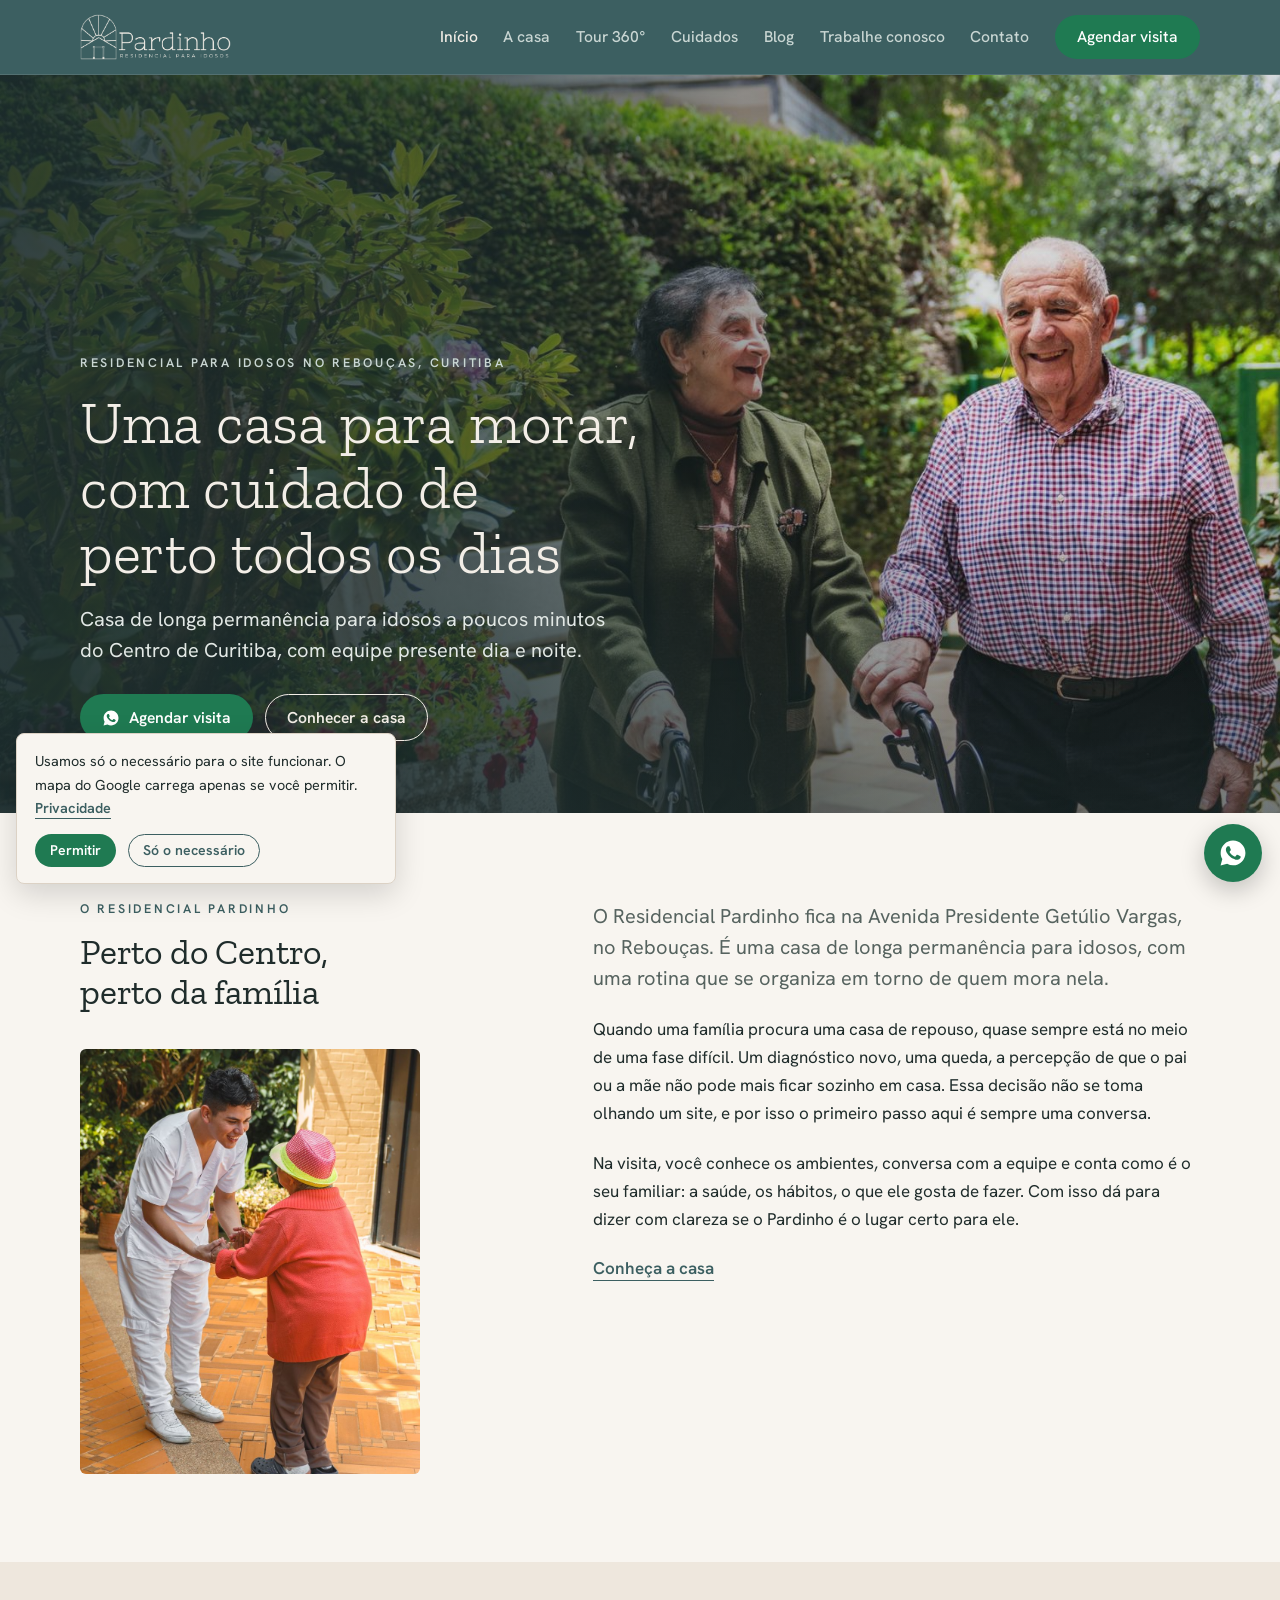
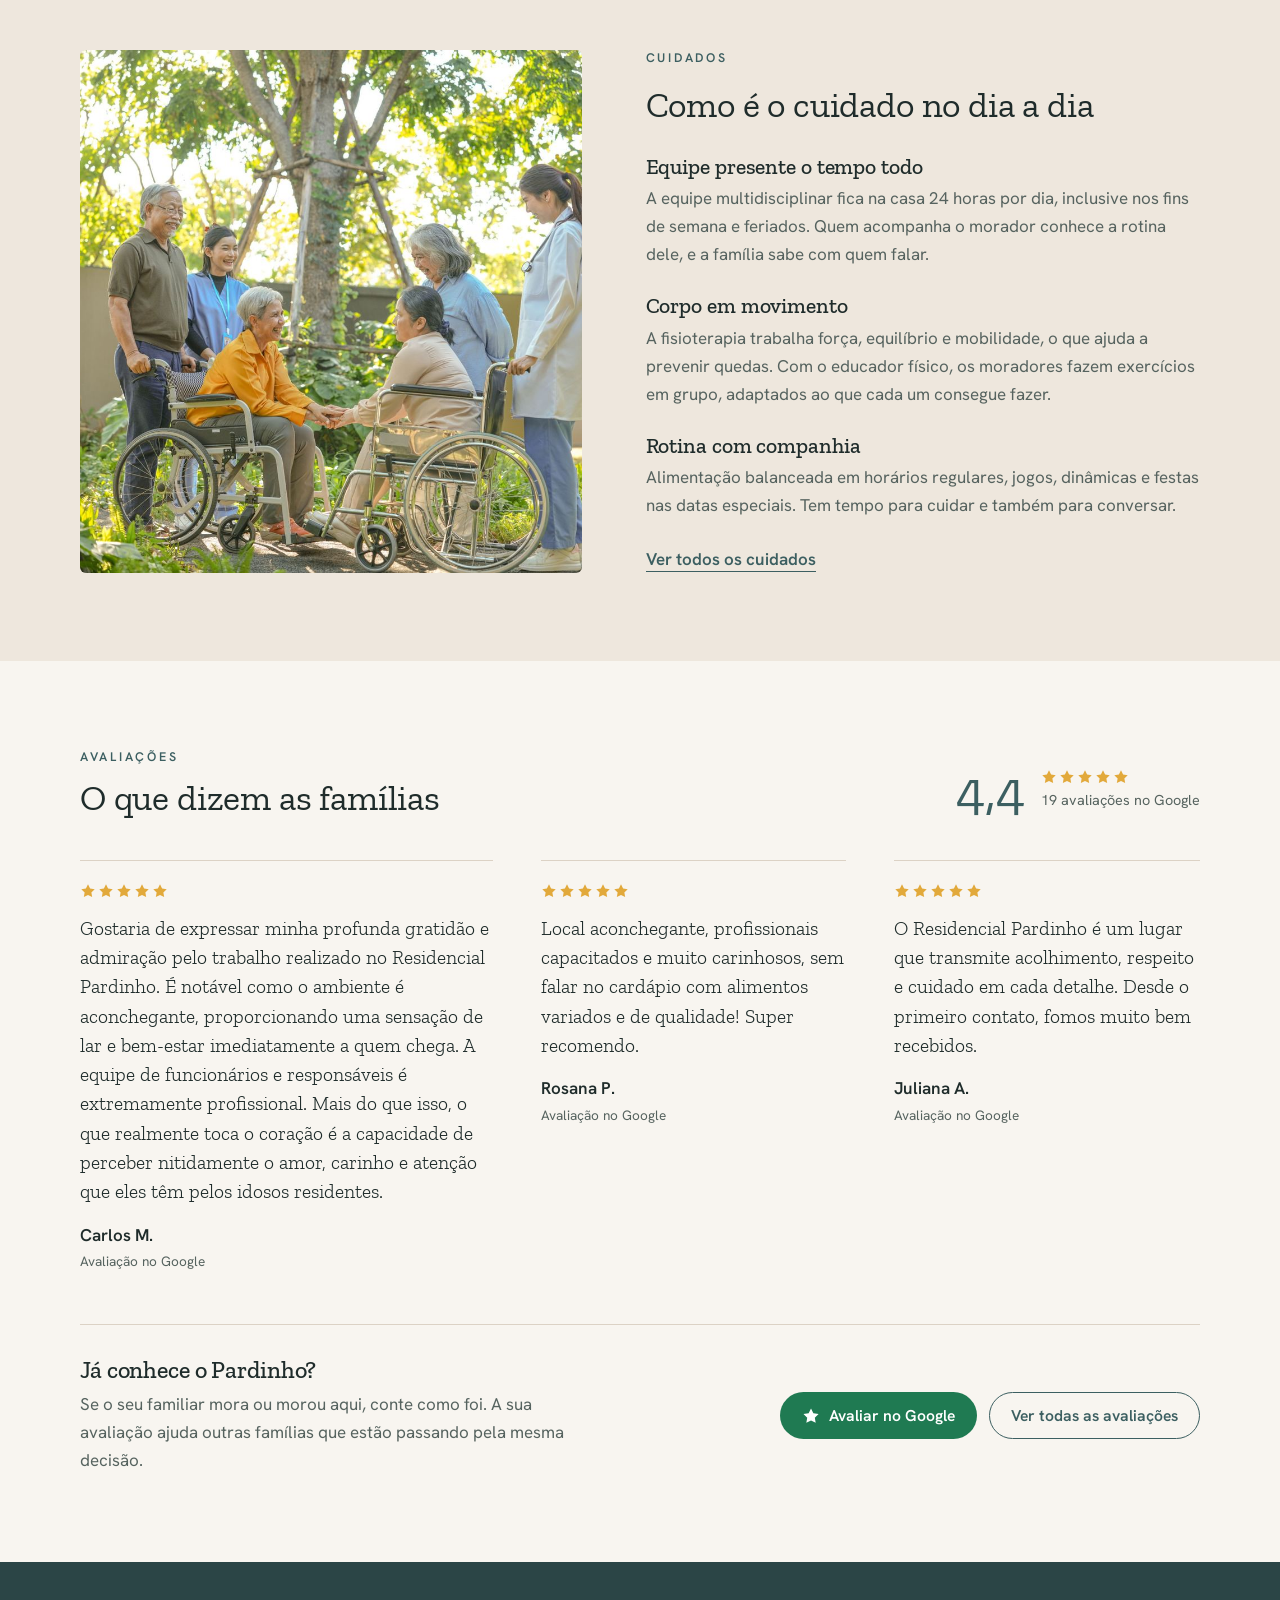
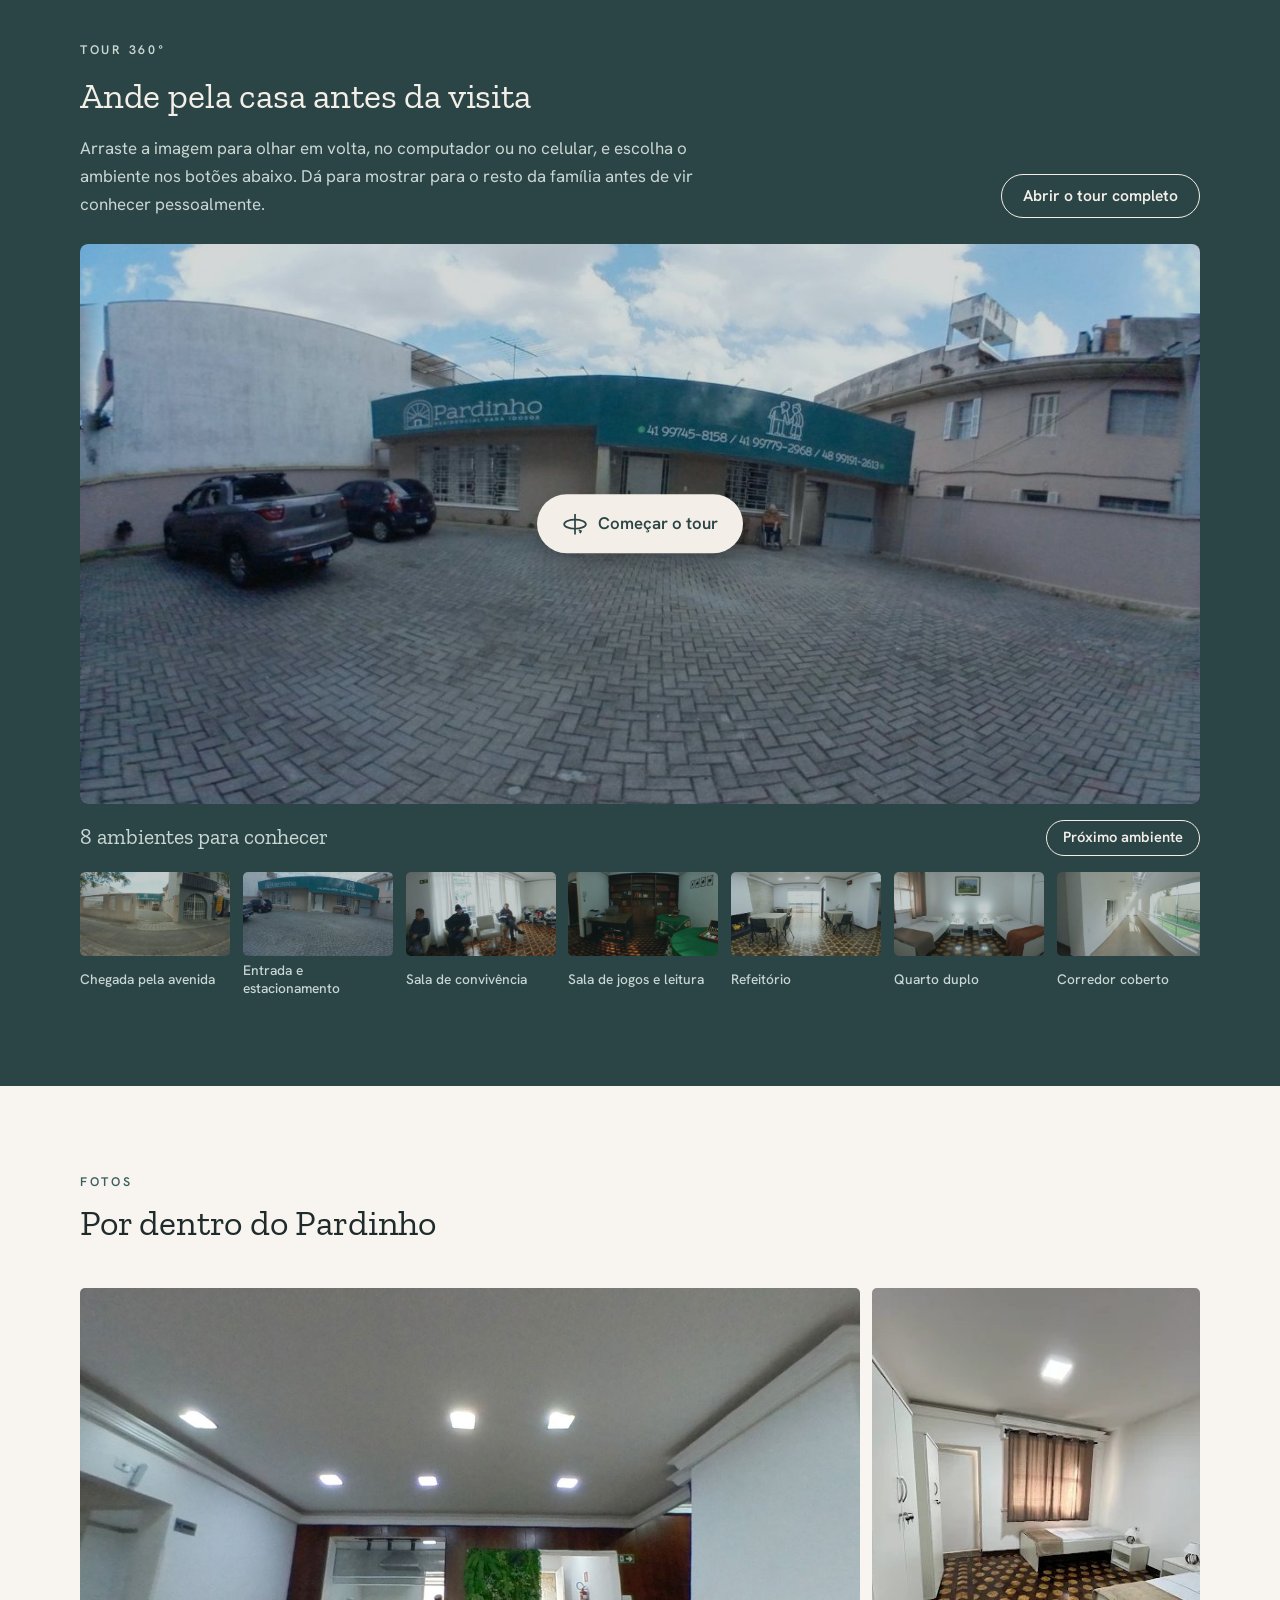
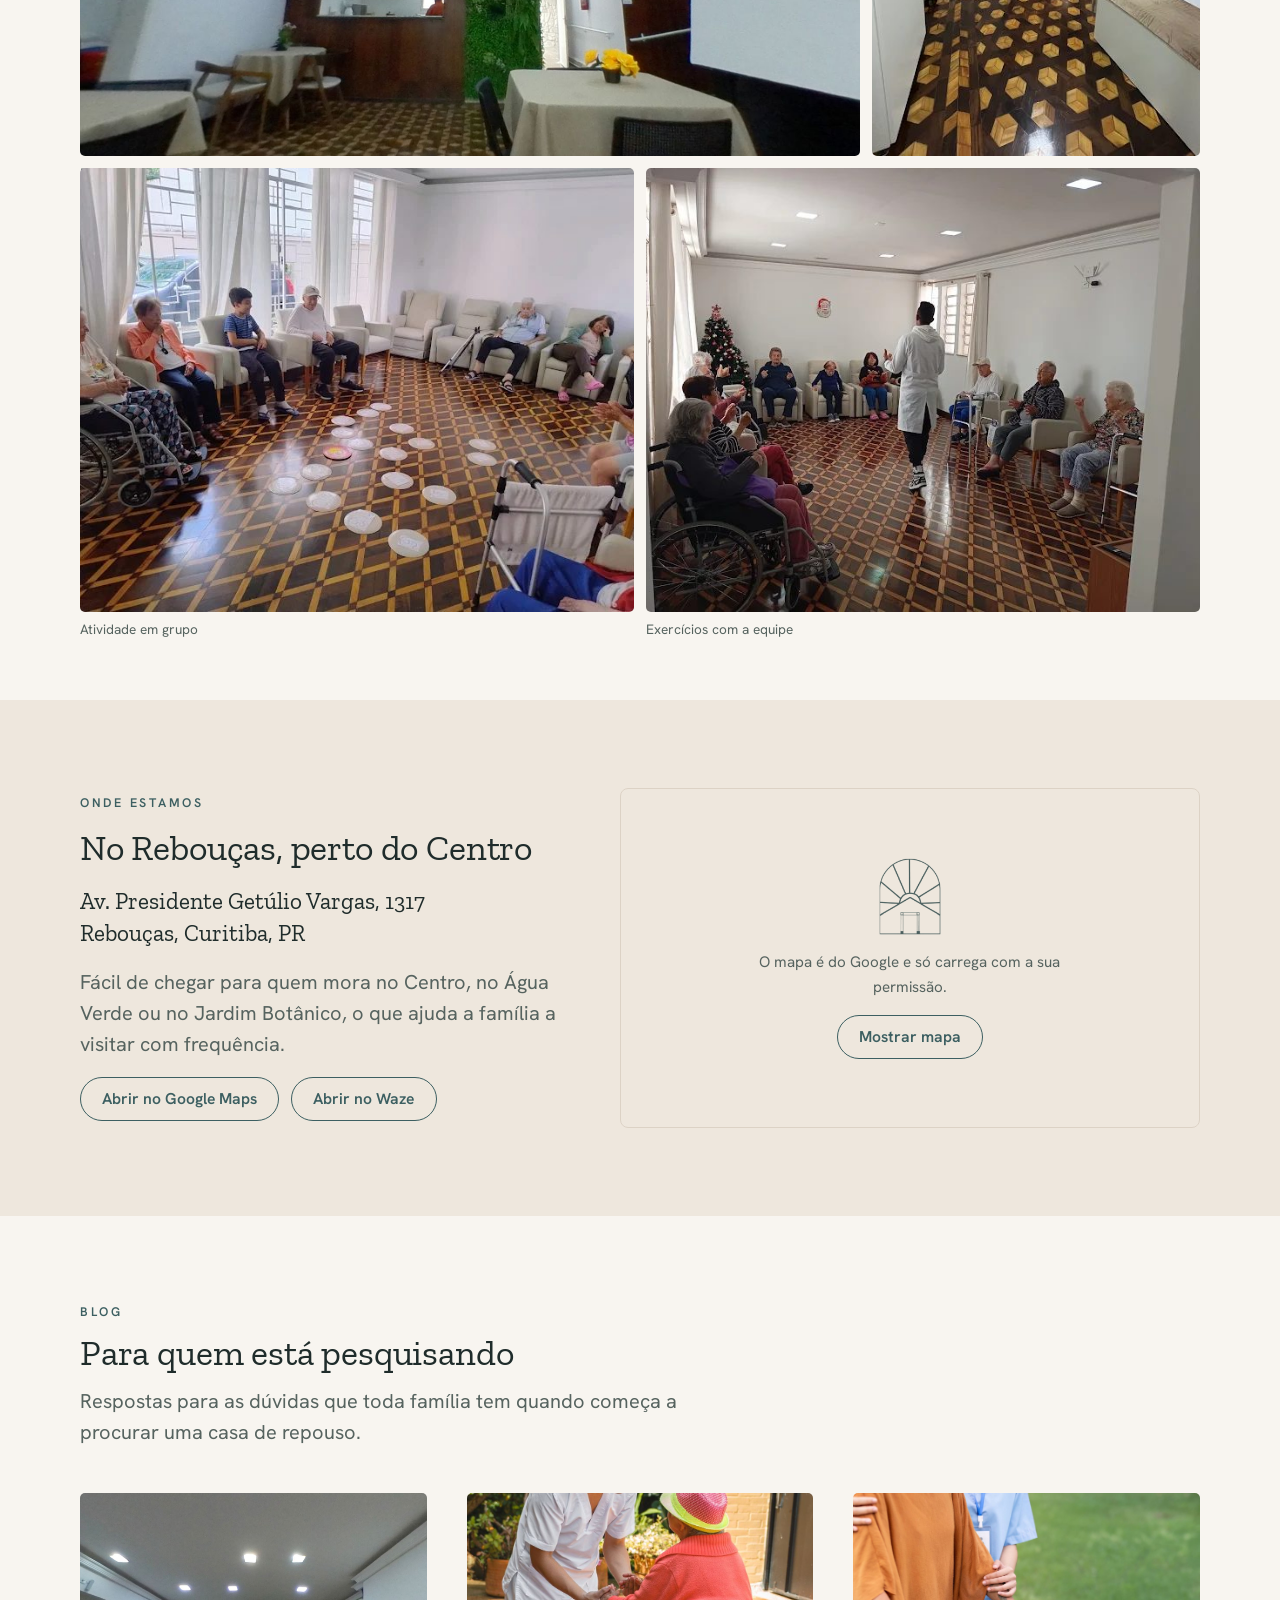
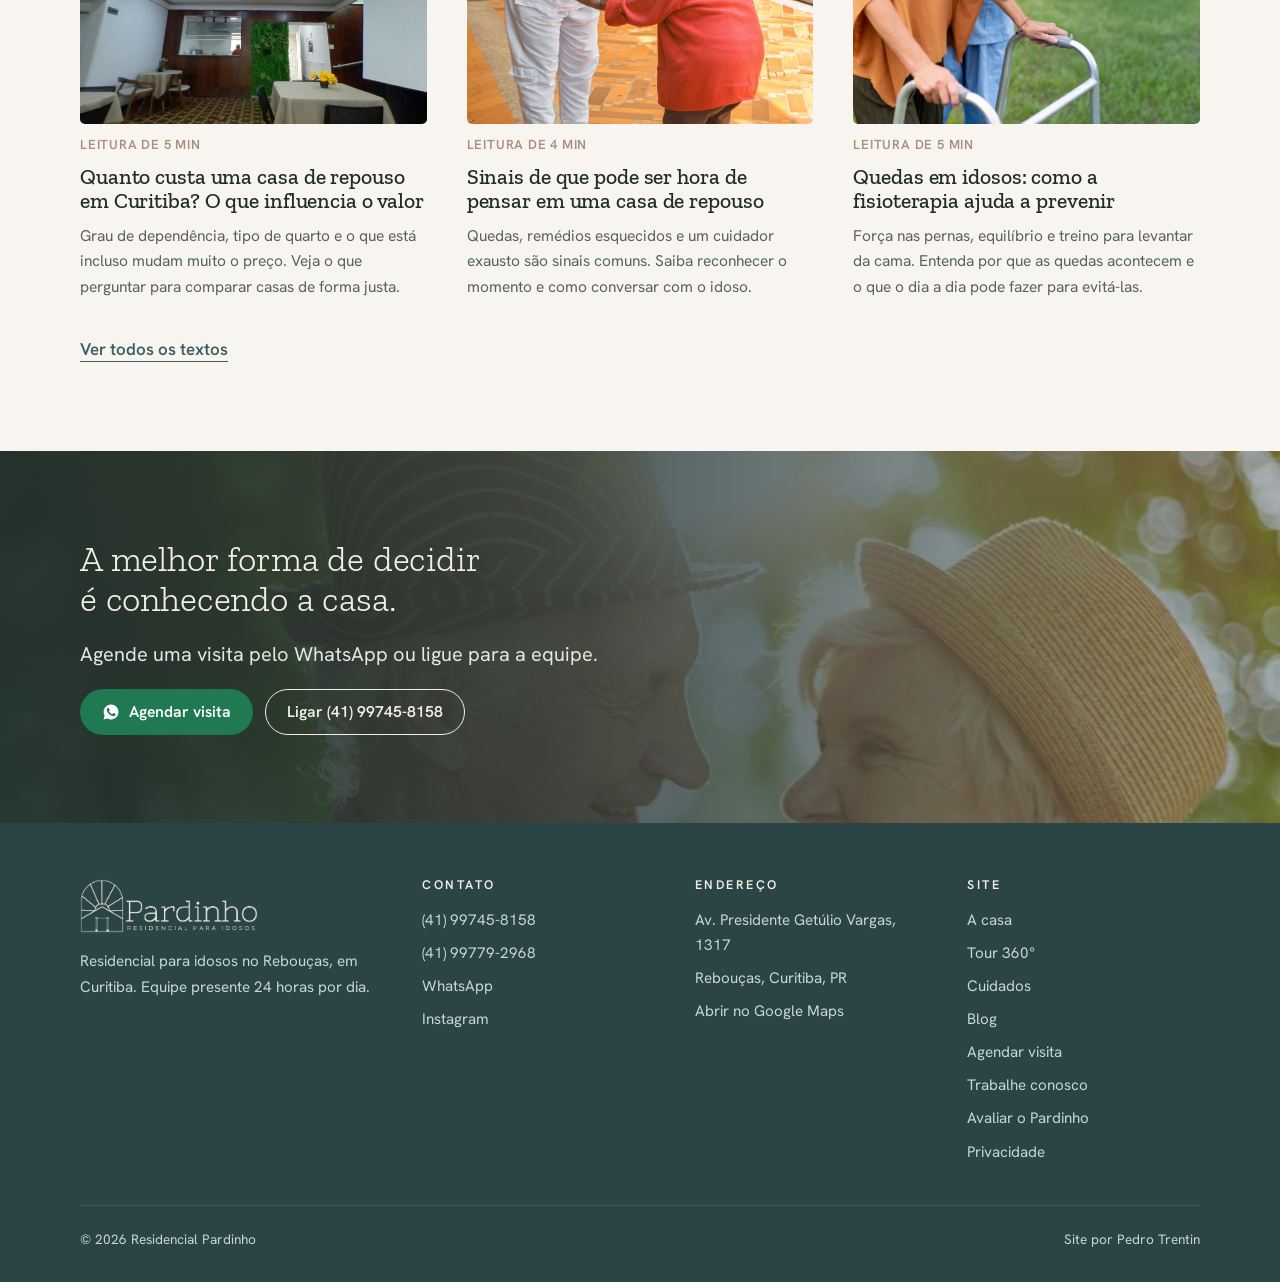
==== commit 7af37d56: "Tour com entrada e sala retocadas" ====
--- a/index.html
+++ b/index.html
@@ -1,7 +1,7 @@
 <!doctype html><html lang="pt-BR"><head><meta charset="utf-8"><meta name="viewport" content="width=device-width,initial-scale=1,viewport-fit=cover">
 <title>Residencial Pardinho | Casa de repouso no Rebouças, Curitiba</title><meta name="description" content="Casa de repouso no Rebouças, perto do Centro de Curitiba. Equipe 24 horas, fisioterapia, educador físico e atenção a cada idoso. Agende uma visita."><link rel="canonical" href="https://residencialpardinho.com.br/">
 <meta property="og:type" content="website"><meta property="og:locale" content="pt_BR"><meta property="og:title" content="Residencial Pardinho | Casa de repouso no Rebouças, Curitiba"><meta property="og:description" content="Casa de repouso no Rebouças, perto do Centro de Curitiba. Equipe 24 horas, fisioterapia, educador físico e atenção a cada idoso. Agende uma visita."><meta property="og:url" content="https://residencialpardinho.com.br/"><meta property="og:image" content="https://residencialpardinho.com.br/img/og.jpg">
-<meta name="theme-color" content="#3C5F61"><link rel="icon" href="/img/icone.png"><link rel="preconnect" href="https://fonts.googleapis.com"><link rel="preconnect" href="https://fonts.gstatic.com" crossorigin><link rel="stylesheet" href="https://fonts.googleapis.com/css2?family=Hanken+Grotesk:wght@400;500;600&family=Zilla+Slab:wght@300;400;500&display=swap"><link rel="stylesheet" href="/assets/site.css?v=202610221835"><link rel="stylesheet" href="/assets/pannellum.css?v=202610221835"><script type="application/ld+json">{"@context": "https://schema.org", "@type": "LocalBusiness", "name": "Residencial Pardinho", "alternateName": "Residencial Pardinho Casa de Repouso", "description": "Casa de repouso e residencial para idosos no Rebouças, Curitiba, com equipe 24 horas, fisioterapia e educador físico.", "url": "https://residencialpardinho.com.br/", "logo": "https://residencialpardinho.com.br/img/icone.png", "image": "https://residencialpardinho.com.br/img/og.jpg", "telephone": "+5541997458158", "address": {"@type": "PostalAddress", "streetAddress": "Av. Presidente Getúlio Vargas, 1317", "addressLocality": "Curitiba", "addressRegion": "PR", "addressCountry": "BR"}, "areaServed": "Curitiba", "sameAs": ["https://www.instagram.com/resindecial_pardinho/"], "openingHours": "Mo-Su 00:00-23:59"}</script></head>
+<meta name="theme-color" content="#3C5F61"><link rel="icon" href="/img/icone.png"><link rel="preconnect" href="https://fonts.googleapis.com"><link rel="preconnect" href="https://fonts.gstatic.com" crossorigin><link rel="stylesheet" href="https://fonts.googleapis.com/css2?family=Hanken+Grotesk:wght@400;500;600&family=Zilla+Slab:wght@300;400;500&display=swap"><link rel="stylesheet" href="/assets/site.css?v=202610271636"><link rel="stylesheet" href="/assets/pannellum.css?v=202610271636"><script type="application/ld+json">{"@context": "https://schema.org", "@type": "LocalBusiness", "name": "Residencial Pardinho", "alternateName": "Residencial Pardinho Casa de Repouso", "description": "Casa de repouso e residencial para idosos no Rebouças, Curitiba, com equipe 24 horas, fisioterapia e educador físico.", "url": "https://residencialpardinho.com.br/", "logo": "https://residencialpardinho.com.br/img/icone.png", "image": "https://residencialpardinho.com.br/img/og.jpg", "telephone": "+5541997458158", "address": {"@type": "PostalAddress", "streetAddress": "Av. Presidente Getúlio Vargas, 1317", "addressLocality": "Curitiba", "addressRegion": "PR", "addressCountry": "BR"}, "areaServed": "Curitiba", "sameAs": ["https://www.instagram.com/resindecial_pardinho/"], "openingHours": "Mo-Su 00:00-23:59"}</script></head>
 <body><header class="top"><div class="wrap">
 <a class="brand" href="/" aria-label="Residencial Pardinho, página inicial"><img src="/img/logo-claro.png" alt="Residencial Pardinho, residencial para idosos" width="300" height="91"></a>
 <button class="menu-btn" type="button" aria-expanded="false" aria-controls="nav">Menu</button>
@@ -88,4 +88,4 @@
 </div></footer>
 <a class="wa-float" href="https://wa.me/5541997458158?text=Ol%C3%A1!%20Vim%20pelo%20site%20e%20gostaria%20de%20saber%20mais%20sobre%20o%20Residencial%20Pardinho." target="_blank" rel="noopener" aria-label="Conversar pelo WhatsApp"><svg viewBox="0 0 24 24" aria-hidden="true" fill="currentColor"><path d="M12.04 2C6.58 2 2.13 6.45 2.13 11.91c0 1.75.46 3.45 1.32 4.95L2.05 22l5.25-1.38a9.9 9.9 0 0 0 4.74 1.21c5.46 0 9.91-4.45 9.91-9.91C21.95 6.45 17.5 2 12.04 2Zm5.8 14.06c-.24.68-1.42 1.3-1.95 1.36-.5.06-1.13.09-1.83-.12-.42-.13-.96-.31-1.65-.61-2.9-1.25-4.8-4.17-4.94-4.36-.14-.2-1.18-1.57-1.18-3 0-1.42.75-2.12 1.01-2.41.27-.29.58-.36.78-.36h.56c.18 0 .42-.07.66.5.24.58.82 2 .89 2.14.07.15.12.32.02.51-.1.2-.15.32-.29.49-.15.17-.31.38-.44.51-.15.15-.3.3-.13.6.17.29.76 1.25 1.63 2.03 1.12 1 2.07 1.31 2.36 1.46.29.14.46.12.63-.08.17-.19.73-.85.92-1.14.2-.29.39-.24.66-.15.27.1 1.7.8 2 .95.29.14.48.22.55.34.07.12.07.7-.17 1.38Z"/></svg></a>
 <div class="cookies" hidden><p>Usamos só o necessário para o site funcionar. O mapa do Google carrega apenas se você permitir. <a class="link" href="/privacidade">Privacidade</a></p>
-<div class="actions"><button class="btn btn-wa" type="button" data-ck="all">Permitir</button><button class="btn btn-line" type="button" data-ck="min">Só o necessário</button></div></div><script src="/assets/site.js?v=202610221835" defer></script><script>window.PDH_TOUR=[{"id": "avenida", "title": "Chegada pela avenida", "links": [{"to": "entrada", "yaw": -4, "pitch": -4, "text": "Entrar no Pardinho"}]}, {"id": "entrada", "title": "Entrada e estacionamento", "links": [{"to": "sala", "yaw": 0, "pitch": 4, "text": "Entrar na casa"}, {"to": "avenida", "yaw": 155, "pitch": -10, "text": "Voltar para a avenida"}]}, {"id": "sala", "title": "Sala de convivência", "links": [{"to": "jogos", "yaw": 11, "pitch": 4, "text": "Sala de jogos e leitura"}]}, {"id": "jogos", "title": "Sala de jogos e leitura", "links": [{"to": "sala", "yaw": -59, "pitch": 0, "text": "Voltar para a sala de convivência"}]}, {"id": "refeitorio", "title": "Refeitório", "links": []}, {"id": "quarto", "title": "Quarto duplo", "links": []}, {"id": "corredor", "title": "Corredor coberto", "links": []}, {"id": "quintal", "title": "Área externa", "links": []}];</script><script src="/assets/pannellum.js?v=202610221835" defer></script><script src="/assets/tour.js?v=202610221835" defer></script></body></html>+<div class="actions"><button class="btn btn-wa" type="button" data-ck="all">Permitir</button><button class="btn btn-line" type="button" data-ck="min">Só o necessário</button></div></div><script src="/assets/site.js?v=202610271636" defer></script><script>window.PDH_TOUR=[{"id": "avenida", "title": "Chegada pela avenida", "yaw": 0, "links": [{"to": "entrada", "yaw": -4, "pitch": -4, "text": "Entrar no Pardinho"}]}, {"id": "entrada", "title": "Entrada e estacionamento", "yaw": 0, "links": [{"to": "sala", "yaw": 0, "pitch": 4, "text": "Entrar na casa"}, {"to": "avenida", "yaw": 155, "pitch": -10, "text": "Voltar para a avenida"}]}, {"id": "sala", "title": "Sala de convivência", "yaw": -55, "links": [{"to": "jogos", "yaw": -168, "pitch": -3, "text": "Sala de jogos e leitura"}]}, {"id": "jogos", "title": "Sala de jogos e leitura", "yaw": 0, "links": [{"to": "sala", "yaw": -59, "pitch": 0, "text": "Voltar para a sala de convivência"}]}, {"id": "refeitorio", "title": "Refeitório", "yaw": 0, "links": []}, {"id": "quarto", "title": "Quarto duplo", "yaw": 0, "links": []}, {"id": "corredor", "title": "Corredor coberto", "yaw": 0, "links": []}, {"id": "quintal", "title": "Área externa", "yaw": 0, "links": []}];</script><script src="/assets/pannellum.js?v=202610271636" defer></script><script src="/assets/tour.js?v=202610271636" defer></script></body></html>
--- a/assets/site.css
+++ b/assets/site.css
@@ -341,3 +341,4 @@
 .tour .eyebrow{color:var(--on-soft)}
 .pnlm-panorama-info{display:none!important}
 .pano-bar .btn-line:hover{background:#F3EEE7;color:#2B4546;border-color:#F3EEE7}
+.chip img{height:auto}
